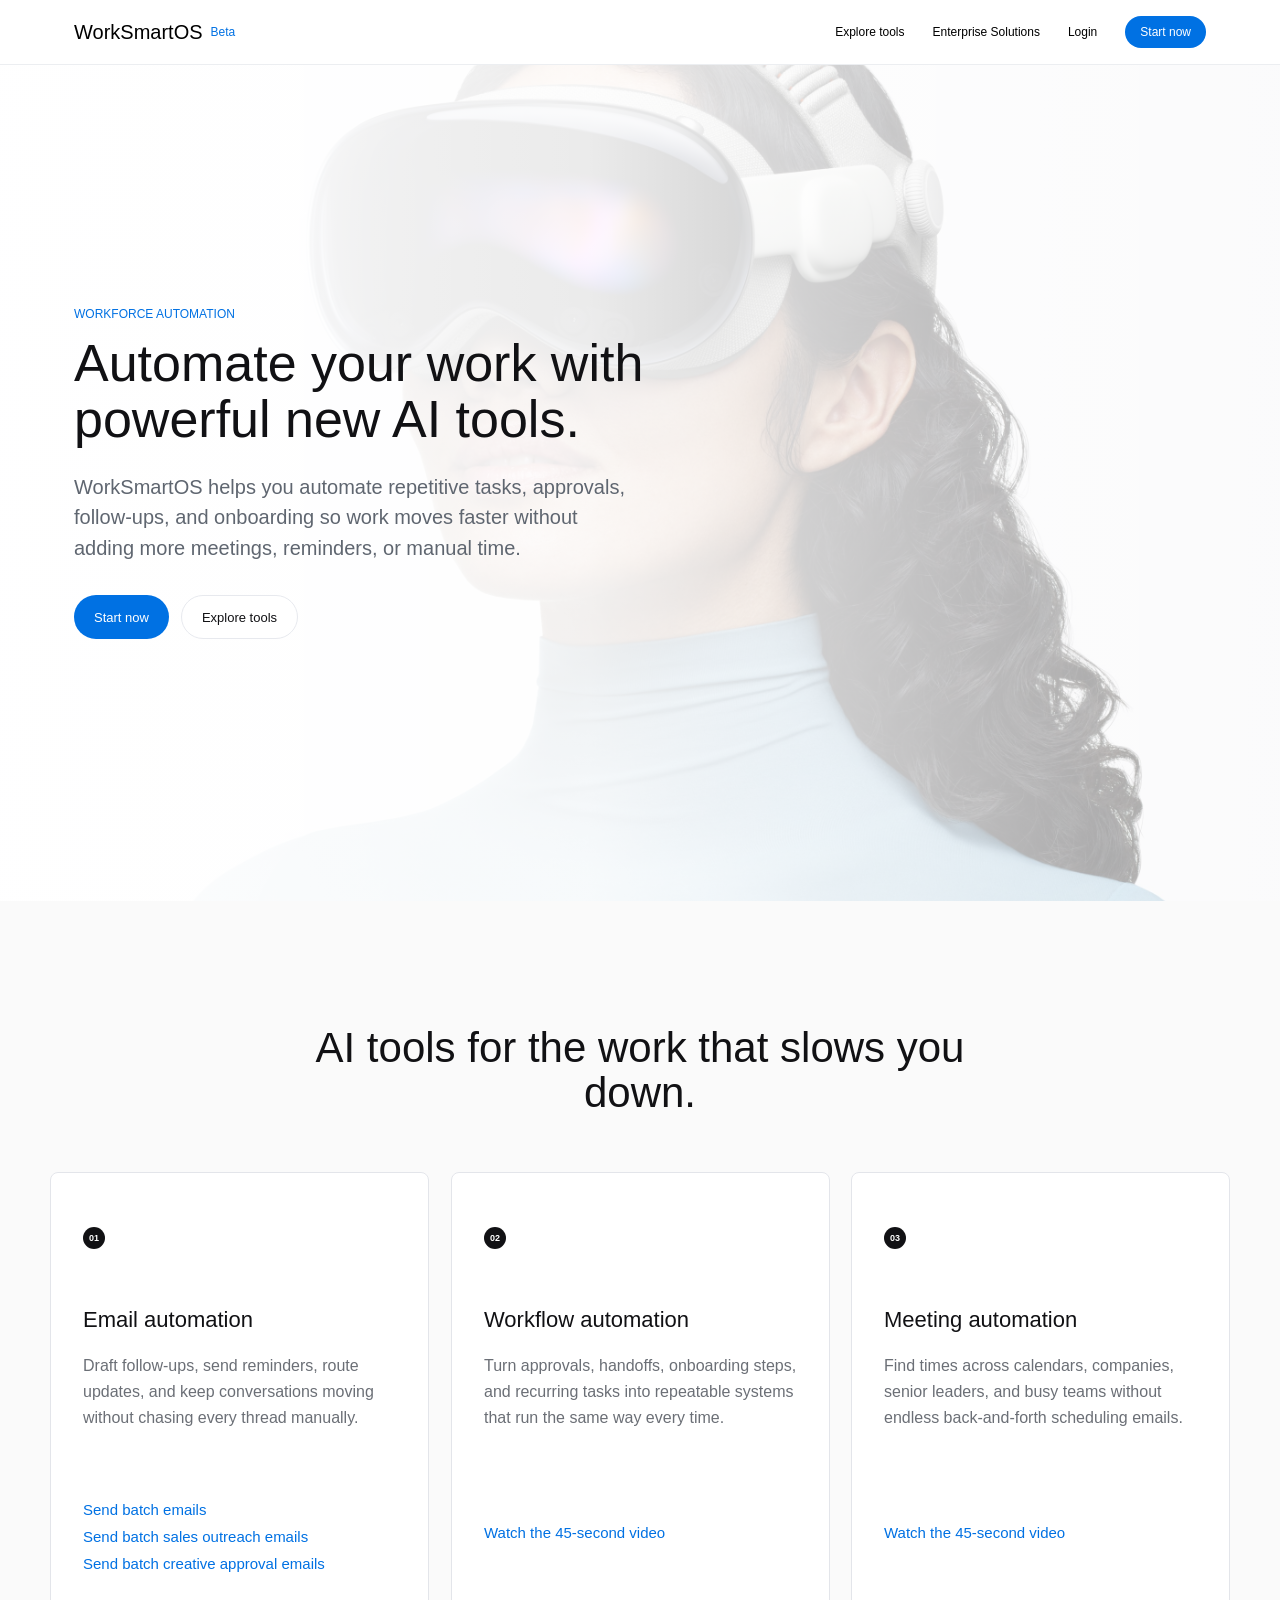
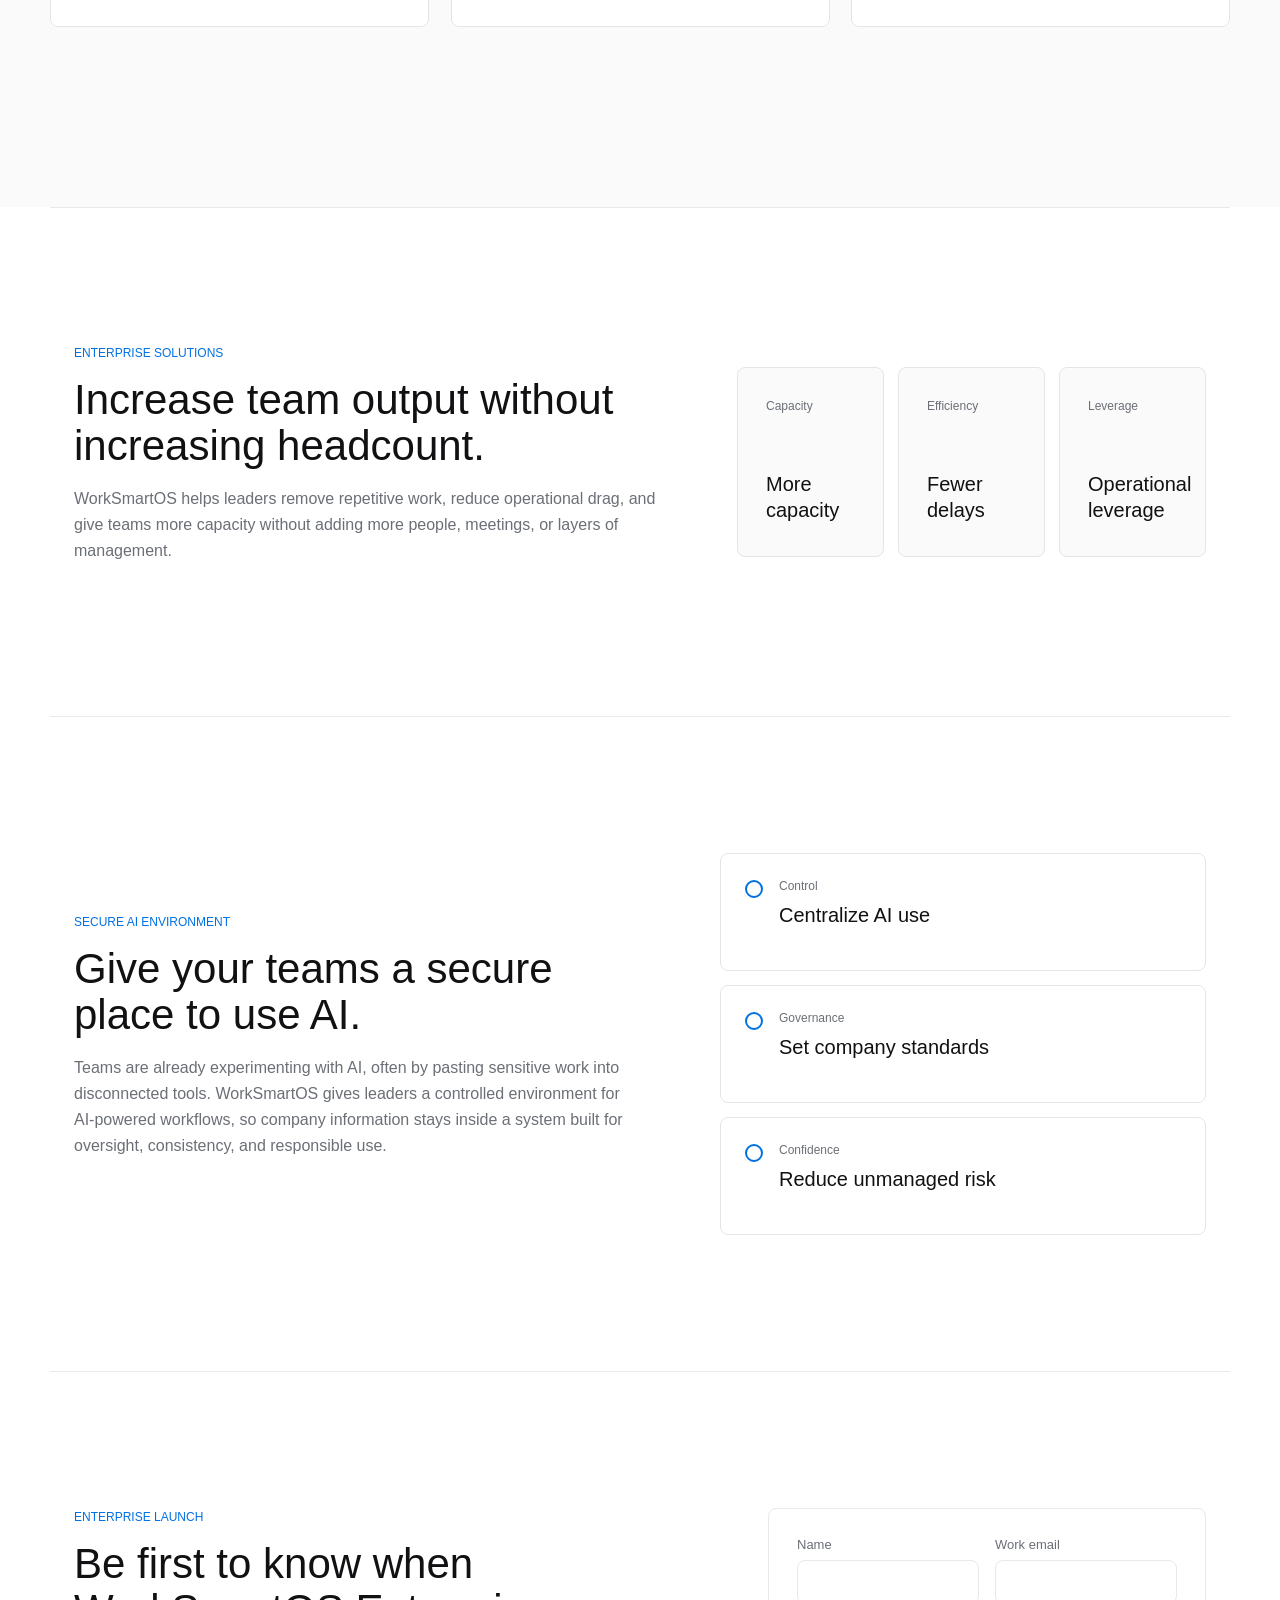
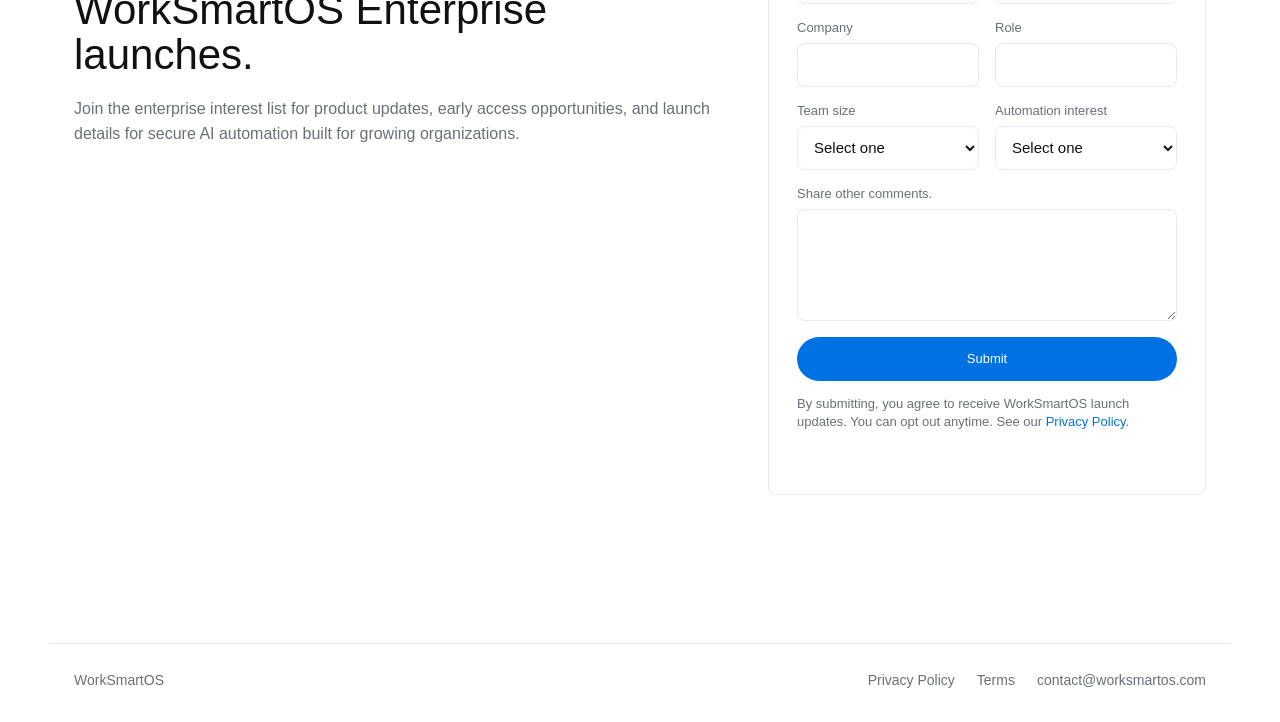
==== index.html @ 705119c4 "Add files via upload" ====
<!doctype html>
<html lang="en">
  <head>
    <meta charset="utf-8" />
    <meta name="viewport" content="width=device-width, initial-scale=1" />
    <meta
      name="description"
      content="WorkSmartOS helps teams automate recurring work, approvals, onboarding, and follow-ups from one calm operating system."
    />
    <title>WorkSmartOS | Automate your work with AI</title>
    <link rel="stylesheet" href="styles.css" />
  </head>
  <body>
    <header class="site-header">
      <nav class="nav-shell" aria-label="Primary navigation">
        <a class="brand" href="#" aria-label="WorkSmartOS home">
          <span>WorkSmartOS</span>
          <span class="brand-beta">Beta</span>
        </a>
        <button class="nav-toggle" type="button" aria-label="Open navigation" aria-expanded="false">
          <span></span>
          <span></span>
        </button>
        <div class="nav-links" data-nav>
          <a href="#tools">Explore tools</a>
          <a href="#enterprise">Enterprise Solutions</a>
          <a href="email-studio.html">Login</a>
          <a class="nav-cta" href="mailto:contact@worksmartos.com">Start now</a>
        </div>
      </nav>
    </header>

    <main>
      <section class="hero">
        <div class="hero-copy">
          <p class="eyebrow">Workforce automation</p>
          <h1>Automate your work with powerful new AI tools.</h1>
          <p class="hero-text">
            WorkSmartOS helps you automate repetitive tasks, approvals, follow-ups, and
            onboarding so work moves faster without adding more meetings, reminders, or
            manual time.
          </p>
          <div class="hero-actions">
            <a class="button primary" href="mailto:contact@worksmartos.com">Start now</a>
            <a class="button secondary" href="#tools">Explore tools</a>
          </div>
        </div>

      </section>

      <section class="section" id="tools">
        <div class="section-heading">
          <h2>AI tools for the work that slows you down.</h2>
        </div>
        <div class="feature-grid">
          <article class="feature-card">
            <span class="feature-icon">01</span>
            <h3>Email automation</h3>
            <p>Draft follow-ups, send reminders, route updates, and keep conversations moving without chasing every thread manually.</p>
            <div class="feature-links">
              <a class="feature-link" href="custom-email-studio.html">Send batch emails</a>
              <a class="feature-link" href="sales-outreach-email-studio.html">Send batch sales outreach emails</a>
              <a class="feature-link" href="email-studio.html">Send batch creative approval emails</a>
            </div>
          </article>
          <article class="feature-card">
            <span class="feature-icon">02</span>
            <h3>Workflow automation</h3>
            <p>Turn approvals, handoffs, onboarding steps, and recurring tasks into repeatable systems that run the same way every time.</p>
            <div class="feature-links">
              <a class="feature-link" href="#">Watch the 45-second video</a>
            </div>
          </article>
          <article class="feature-card">
            <span class="feature-icon">03</span>
            <h3>Meeting automation</h3>
            <p>Find times across calendars, companies, senior leaders, and busy teams without endless back-and-forth scheduling emails.</p>
            <div class="feature-links">
              <a class="feature-link" href="#">Watch the 45-second video</a>
            </div>
          </article>
        </div>
      </section>

      <section class="split-section" id="enterprise">
        <div>
          <p class="eyebrow">Enterprise solutions</p>
          <h2>Increase team output without increasing headcount.</h2>
          <p>
            WorkSmartOS helps leaders remove repetitive work, reduce operational drag,
            and give teams more capacity without adding more people, meetings, or
            layers of management.
          </p>
        </div>
        <div class="workflow-list metric-list">
          <article>
            <span>Capacity</span>
            <strong>More capacity</strong>
          </article>
          <article>
            <span>Efficiency</span>
            <strong>Fewer delays</strong>
          </article>
          <article>
            <span>Leverage</span>
            <strong>Operational leverage</strong>
          </article>
        </div>
      </section>

      <section class="security-section" id="security">
        <div class="security-copy">
          <p class="eyebrow">Secure AI environment</p>
          <h2>Give your teams a secure place to use AI.</h2>
          <p>
            Teams are already experimenting with AI, often by pasting sensitive work
            into disconnected tools. WorkSmartOS gives leaders a controlled environment
            for AI-powered workflows, so company information stays inside a system built
            for oversight, consistency, and responsible use.
          </p>
        </div>
        <div class="security-list trust-list">
          <article>
            <span>Control</span>
            <strong>Centralize AI use</strong>
          </article>
          <article>
            <span>Governance</span>
            <strong>Set company standards</strong>
          </article>
          <article>
            <span>Confidence</span>
            <strong>Reduce unmanaged risk</strong>
          </article>
        </div>
      </section>

      <section class="pricing-section" id="launch">
        <div class="pricing-copy">
          <p class="eyebrow">Enterprise launch</p>
          <h2>Be first to know when WorkSmartOS Enterprise launches.</h2>
          <p>
            Join the enterprise interest list for product updates, early access
            opportunities, and launch details for secure AI automation built for
            growing organizations.
          </p>
        </div>
        <form class="signup-form" action="https://script.google.com/macros/s/AKfycbxUW-lK-DqQW068OKkTxkZt-hLLp9REfl24intfsjG33QHy6P9mCxVZduPKP-8cc-s/exec" method="POST" data-signup-form>
          <label>
            <span>Name</span>
            <input type="text" name="name" autocomplete="name" required />
          </label>
          <label>
            <span>Work email</span>
            <input type="email" name="email" autocomplete="email" required />
          </label>
          <label>
            <span>Company</span>
            <input type="text" name="company" autocomplete="organization" required />
          </label>
          <label>
            <span>Role</span>
            <input type="text" name="role" autocomplete="organization-title" />
          </label>
          <label>
            <span>Team size</span>
            <select name="team_size">
              <option value="">Select one</option>
              <option>1-25</option>
              <option>26-100</option>
              <option>101-500</option>
              <option>501-1,000</option>
              <option>1,000+</option>
            </select>
          </label>
          <label>
            <span>Automation interest</span>
            <select name="automation_interest" data-automation-interest required>
              <option value="">Select one</option>
              <option value="Email automation">Email automation</option>
              <option value="Workflow automation">Workflow automation</option>
              <option value="Meeting automation">Meeting automation</option>
              <option value="Other">Other</option>
            </select>
          </label>
          <label class="form-full">
            <span>Share other comments.</span>
            <textarea name="automation_goals" rows="4"></textarea>
          </label>
          <input type="hidden" name="source" value="WorkSmartOS enterprise launch page" />
          <button class="button primary full" type="submit">Submit</button>
          <p class="form-notice">By submitting, you agree to receive WorkSmartOS launch updates. You can opt out anytime. See our <a href="privacy.html">Privacy Policy</a>.</p>
          <p class="form-status" data-form-status aria-live="polite"></p>
        </form>
      </section>
    </main>

    <footer class="site-footer">
      <span>WorkSmartOS</span>
      <div class="footer-links">
        <a href="privacy.html">Privacy Policy</a>
        <a href="terms.html">Terms</a>
        <a href="mailto:contact@worksmartos.com">contact@worksmartos.com</a>
      </div>
    </footer>

    <script src="script.js"></script>
  </body>
</html>
---- styles.css ----
:root {
  --ink: #111114;
  --muted: #6b6f76;
  --line: #e7e9ee;
  --accent: #0071e3;
  --accent-dark: #005bb8;
  --green: #1e9f64;
  --shadow: 0 24px 70px rgba(20, 24, 31, 0.12);
}

* {
  box-sizing: border-box;
}

html {
  scroll-behavior: smooth;
}

body {
  margin: 0;
  color: var(--ink);
  background: #ffffff;
  font-family: -apple-system, BlinkMacSystemFont, "SF Pro Display", "SF Pro Text",
    "Helvetica Neue", Arial, sans-serif;
  letter-spacing: 0;
}

button,
.button {
  font-family: -apple-system, BlinkMacSystemFont, "SF Pro Display", "SF Pro Text",
    "Helvetica Neue", Arial, sans-serif;
  font-size: 13px;
}

a {
  color: inherit;
  text-decoration: none;
}

.site-header {
  position: sticky;
  top: 0;
  z-index: 20;
  border-bottom: 1px solid rgba(231, 233, 238, 0.78);
  background: rgba(255, 255, 255, 0.82);
  backdrop-filter: blur(22px);
}

.nav-shell {
  display: flex;
  align-items: center;
  justify-content: space-between;
  max-width: 1180px;
  height: 64px;
  margin: 0 auto;
  padding: 0 24px;
}

.brand,
.nav-links,
.hero-actions,
.site-footer {
  display: flex;
  align-items: center;
}

.brand {
  gap: 8px;
  color: #000000;
  font-size: 20px;
  font-weight: 500;
}

.brand-beta {
  color: var(--accent);
  font-size: 12px;
  font-weight: 500;
}

.nav-links {
  gap: 28px;
  color: #000000;
  font-size: 12px;
  font-weight: 400;
}

.nav-links a:not(.nav-cta),
.auth-nav-link {
  position: relative;
}

.nav-links a:not(.nav-cta)::after,
.auth-nav-link::after {
  position: absolute;
  right: 0;
  bottom: -24px;
  left: 0;
  height: 1px;
  background: currentColor;
  content: "";
  opacity: 0;
}

.nav-links a:not(.nav-cta):hover,
.nav-links a:not(.nav-cta):focus-visible,
.nav-links a:not(.nav-cta).is-active,
.nav-links a:not(.nav-cta)[aria-current="page"],
.nav-links a:not(.nav-cta)[aria-current="true"],
.auth-nav-link:hover,
.auth-nav-link:focus-visible,
.auth-nav-link.is-active,
.auth-nav-link[aria-current="page"],
.auth-nav-link[aria-current="true"] {
  color: var(--ink);
}

.nav-links a:not(.nav-cta):hover::after,
.nav-links a:not(.nav-cta):focus-visible::after,
.nav-links a:not(.nav-cta).is-active::after,
.nav-links a:not(.nav-cta)[aria-current="page"]::after,
.nav-links a:not(.nav-cta)[aria-current="true"]::after,
.auth-nav-link:hover::after,
.auth-nav-link:focus-visible::after,
.auth-nav-link.is-active::after,
.auth-nav-link[aria-current="page"]::after,
.auth-nav-link[aria-current="true"]::after {
  opacity: 1;
}

.nav-cta {
  padding: 9px 15px;
  border-radius: 999px;
  color: #ffffff;
  background: var(--accent);
  transition: transform 180ms ease, background 180ms ease, border-color 180ms ease;
}

.nav-links .nav-cta:hover {
  color: #ffffff;
  background: var(--accent-dark);
  transform: none;
}

.nav-toggle {
  display: none;
  width: 38px;
  height: 38px;
  border: 0;
  background: transparent;
}

.nav-toggle span {
  display: block;
  width: 18px;
  height: 2px;
  margin: 5px auto;
  border-radius: 2px;
  background: var(--ink);
}

.hero {
  position: relative;
  display: grid;
  grid-template-columns: 1fr;
  gap: 0;
  align-items: center;
  max-width: none;
  min-height: calc(100vh - 64px);
  margin: 0 auto;
  padding: 76px max(24px, calc((100vw - 1180px) / 2 + 24px)) 96px;
  overflow: hidden;
  background: #ffffff;
}

.hero::before {
  position: absolute;
  inset: 0;
  z-index: 0;
  background: url("hero-background.jpg") center right / cover no-repeat;
  content: "";
  transform: scaleX(-1);
}

.hero::after {
  position: absolute;
  inset: 0;
  z-index: 0;
  background: linear-gradient(
    90deg,
    rgba(255, 255, 255, 0.98) 0%,
    rgba(255, 255, 255, 0.92) 46%,
    rgba(255, 255, 255, 0.58) 100%
  );
  content: "";
}

.hero-copy {
  position: relative;
  z-index: 1;
}

.eyebrow {
  margin: 0 0 14px;
  color: var(--accent);
  font-size: 13px;
  font-weight: 800;
  letter-spacing: 0;
  text-transform: uppercase;
}

.hero .eyebrow {
  color: #0071e3;
  font-size: 12px;
  font-weight: 500;
}

.security-section .eyebrow,
.split-section .eyebrow,
.pricing-section .eyebrow {
  color: #0071e3;
  font-size: 12px;
  font-weight: 500;
}

h1,
h2,
h3,
p {
  margin-top: 0;
}

h1 {
  max-width: 640px;
  margin-bottom: 24px;
  font-size: 52px;
  line-height: 1.08;
  font-weight: 500;
}

.hero h1 {
  font-size: 52px;
}

.hero-text {
  max-width: 560px;
  margin-bottom: 32px;
  color: #5f6670;
  font-size: 20px;
  line-height: 1.52;
}

.hero-actions {
  gap: 12px;
  flex-wrap: wrap;
}

.button {
  display: inline-flex;
  border: 0;
  align-items: center;
  justify-content: center;
  min-height: 44px;
  padding: 0 20px;
  border-radius: 999px;
  font-weight: 500;
  transition: transform 180ms ease, background 180ms ease, border-color 180ms ease;
}

.button:hover {
  transform: none;
}

.button.primary {
  color: white;
  background: var(--accent);
}

.button.primary:hover {
  background: var(--accent-dark);
}

.button.secondary {
  border: 1px solid var(--line);
  color: var(--ink);
  background: white;
}

.button.secondary:hover {
  border-color: var(--ink);
  color: #ffffff;
  background: var(--ink);
}

.button.full {
  width: 100%;
}

.product-stage {
  position: relative;
  min-width: 0;
}

.app-window {
  position: relative;
  overflow: hidden;
  border: 1px solid rgba(217, 221, 229, 0.88);
  border-radius: 18px;
  background: rgba(255, 255, 255, 0.78);
  box-shadow: var(--shadow);
  backdrop-filter: blur(26px);
}

.window-bar {
  display: flex;
  gap: 8px;
  align-items: center;
  height: 44px;
  padding: 0 18px;
  border-bottom: 1px solid var(--line);
}

.window-bar span {
  width: 11px;
  height: 11px;
  border-radius: 50%;
  background: #d9dde5;
}

.window-bar span:first-child {
  background: #ff6159;
}

.window-bar span:nth-child(2) {
  background: #ffbd2f;
}

.window-bar span:nth-child(3) {
  background: #28c840;
}

.app-grid {
  display: grid;
  grid-template-columns: 112px minmax(0, 1fr);
  min-height: 520px;
}

.sidebar-preview {
  padding: 22px 18px;
  border-right: 1px solid var(--line);
  background: #f3f4f7;
}

.mini-logo,
.sidebar-preview span {
  display: block;
  border-radius: 999px;
  background: #d9dde5;
}

.mini-logo {
  width: 34px;
  height: 34px;
  margin-bottom: 34px;
  border-radius: 9px;
  background: var(--ink);
}

.sidebar-preview span {
  height: 10px;
  margin-bottom: 18px;
}

.sidebar-preview .active-line {
  background: var(--accent);
}

.dashboard-preview {
  padding: 30px;
}

.dashboard-top,
.metric-row,
.flow-card,
.pricing-section {
  display: flex;
}

.dashboard-top {
  align-items: flex-start;
  justify-content: space-between;
  gap: 20px;
  margin-bottom: 24px;
}

.dashboard-top p,
.metric-row span,
.flow-card p,
.workflow-list span,
.price-card span {
  margin: 0;
  color: var(--muted);
  font-size: 12px;
  font-weight: 500;
}

.dashboard-top h2 {
  margin: 5px 0 0;
  font-size: 26px;
  line-height: 1.1;
}

.status-pill {
  padding: 7px 12px;
  border-radius: 999px;
  color: var(--green);
  background: rgba(30, 159, 100, 0.11);
  font-size: 12px;
  font-weight: 800;
}

.metric-row {
  gap: 14px;
  margin-bottom: 18px;
}

.metric-row article {
  flex: 1;
  padding: 18px;
  border: 1px solid #e3e5ea;
  border-radius: 8px;
  background: white;
}

.metric-row strong {
  display: block;
  margin-top: 10px;
  font-size: 30px;
}

.flow-card {
  align-items: center;
  gap: 14px;
  margin-bottom: 12px;
  padding: 18px;
  border: 1px solid #e3e5ea;
  border-radius: 8px;
  background: white;
}

.flow-card.is-bright {
  border-color: rgba(22, 119, 255, 0.2);
  background: #f4f8ff;
}

.flow-card strong {
  display: block;
  margin-bottom: 5px;
}

.flow-dot {
  width: 12px;
  height: 12px;
  border-radius: 50%;
  background: var(--green);
  box-shadow: 0 0 0 6px rgba(30, 159, 100, 0.12);
}

.flow-dot.blue {
  background: var(--accent);
  box-shadow: 0 0 0 6px rgba(22, 119, 255, 0.12);
}

.timeline {
  margin-top: 20px;
  padding: 20px;
  border-radius: 8px;
  background: #f3f4f7;
}

.timeline span {
  display: block;
  width: var(--width);
  height: 11px;
  margin: 13px 0;
  border-radius: 999px;
  background: linear-gradient(90deg, #15171d, #9aa1ad);
}

.logo-strip {
  display: flex;
  justify-content: center;
  gap: 42px;
  flex-wrap: wrap;
  max-width: 1180px;
  margin: 0 auto;
  padding: 24px 24px 82px;
  color: #89909b;
  font-size: 13px;
  font-weight: 800;
  text-transform: uppercase;
}

.section,
.split-section,
.pricing-section,
.site-footer {
  max-width: 1180px;
  margin: 0 auto;
  padding-right: 24px;
  padding-left: 24px;
}

.section {
  max-width: none;
  padding-top: 124px;
  padding-bottom: 124px;
  background: #FAFAFA;
}

.section-heading,
.feature-grid {
  max-width: 1180px;
  margin-right: auto;
  margin-left: auto;
}

.section-heading {
  max-width: 760px;
  margin-bottom: 38px;
}

.section h2,
.split-section h2,
.pricing-copy h2 {
  margin-bottom: 18px;
  font-size: clamp(38px, 5vw, 64px);
  line-height: 1.03;
}

.section-heading h2 {
  font-size: 42px;
  line-height: 1.08;
  font-weight: 500;
  text-align: center;
}

.feature-grid {
  display: grid;
  grid-template-columns: repeat(3, minmax(0, 1fr));
  gap: 22px;
  margin-top: 56px;
  margin-bottom: 56px;
}

.feature-card,
.price-card {
  border: 1px solid #e3e5ea;
  border-radius: 8px;
  background: white;
}

.feature-card {
  display: flex;
  flex-direction: column;
  align-items: flex-start;
  min-height: 390px;
  padding: 54px 32px;
}

.feature-icon {
  display: inline-flex;
  align-items: center;
  justify-content: center;
  width: 22px;
  height: 22px;
  margin-bottom: 58px;
  border-radius: 50%;
  color: white;
  background: var(--ink);
  font-size: 9px;
  font-weight: 800;
}

.feature-card h3 {
  margin-bottom: 12px;
  min-height: 34px;
  font-size: 22px;
  font-weight: 500;
}

.feature-card p {
  min-height: 132px;
}

.feature-card p,
.split-section p,
.pricing-copy p,
.price-card p {
  color: var(--muted);
  font-size: 16px;
  line-height: 1.62;
}

.feature-link {
  display: inline-block;
  color: var(--accent);
  font-size: 15px;
  font-weight: 400;
}

.feature-links {
  display: grid;
  align-content: start;
  justify-items: start;
  gap: 10px;
  min-height: 48px;
  margin-top: auto;
}

.feature-link:hover {
  color: var(--accent-dark);
}

.split-section {
  display: grid;
  grid-template-columns: minmax(0, 0.92fr) minmax(360px, 0.72fr);
  gap: 64px;
  align-items: center;
  padding-top: 136px;
  padding-bottom: 136px;
  border-top: 1px solid var(--line);
}

.security-section {
  display: grid;
  grid-template-columns: minmax(0, 0.86fr) minmax(360px, 0.74fr);
  gap: 82px;
  align-items: center;
  max-width: 1180px;
  margin: 0 auto;
  padding: 136px 24px;
  border-top: 1px solid var(--line);
  color: var(--ink);
  background: #ffffff;
}

.security-copy {
  max-width: 680px;
}

.security-copy h2 {
  margin-bottom: 18px;
  font-size: 42px;
  line-height: 1.08;
  font-weight: 500;
}

.split-section h2,
.pricing-copy h2 {
  font-size: 42px;
  line-height: 1.08;
  font-weight: 500;
}

.security-copy p {
  color: var(--muted);
  font-size: 16px;
  line-height: 1.62;
}

.security-list {
  display: grid;
  gap: 12px;
}

.security-list article {
  padding: 22px;
  border: 1px solid #e3e5ea;
  border-radius: 8px;
  background: white;
}

.security-list span {
  margin: 0;
  color: var(--muted);
  font-size: 12px;
  font-weight: 500;
}

.security-list strong {
  display: block;
  margin-top: 9px;
  color: var(--ink);
  font-size: 20px;
  line-height: 1.28;
  font-weight: 500;
}

.workflow-list {
  display: grid;
  gap: 12px;
}

.workflow-list article {
  padding: 22px;
  border: 1px solid #e3e5ea;
  border-radius: 8px;
  background: white;
}

.workflow-list strong {
  display: block;
  margin-top: 9px;
  font-size: 20px;
  line-height: 1.28;
  font-weight: 500;
}

.pricing-section {
  align-items: stretch;
  justify-content: space-between;
  gap: 44px;
  padding-top: 136px;
  padding-bottom: 148px;
  border-top: 1px solid var(--line);
  background: #ffffff;
}

.pricing-copy {
  max-width: 650px;
}

.price-card {
  width: min(100%, 360px);
  padding: 28px;
}

.price-card strong {
  display: block;
  margin: 12px 0 16px;
  font-size: 48px;
  line-height: 1;
}

.price-card p {
  margin-bottom: 28px;
}

.signup-form {
  display: grid;
  grid-template-columns: repeat(2, minmax(0, 1fr));
  gap: 16px;
  width: min(100%, 520px);
  padding: 28px;
  border: 1px solid var(--line);
  border-radius: 8px;
  background: #ffffff;
}

.signup-form label {
  display: grid;
  gap: 8px;
}

.signup-form span {
  color: var(--muted);
  font-size: 13px;
  font-weight: 500;
}

.signup-form input,
.signup-form select,
.signup-form textarea {
  width: 100%;
  border: 1px solid var(--line);
  border-radius: 8px;
  background: #ffffff;
  box-shadow: none;
  color: var(--ink);
  font: inherit;
  font-size: 15px;
}

.signup-form input,
.signup-form select,
.signup-form textarea {
  font-weight: 400;
}

.signup-form input,
.signup-form select {
  height: 44px;
  padding: 0 12px;
}

.signup-form textarea {
  min-height: 112px;
  padding: 12px;
  resize: vertical;
}

.signup-form input:focus,
.signup-form select:focus,
.signup-form textarea:focus {
  border-color: var(--accent);
  outline: 3px solid rgba(0, 113, 227, 0.14);
}

.form-full,
.signup-form button {
  grid-column: 1 / -1;
}

.is-hidden {
  display: none;
}

.form-status {
  grid-column: 1 / -1;
  min-height: 20px;
  margin: -2px 0 0;
  color: var(--muted);
  font-size: 14px;
  line-height: 1.4;
}

.form-status.is-error {
  color: #b42318;
}

.site-footer {
  justify-content: space-between;
  gap: 18px;
  padding-top: 28px;
  padding-bottom: 34px;
  border-top: 1px solid var(--line);
  color: var(--muted);
  font-size: 14px;
  font-weight: 400;
}

.footer-links {
  display: flex;
  align-items: center;
  gap: 22px;
  flex-wrap: wrap;
}

.form-notice {
  grid-column: 1 / -1;
  margin: -2px 0 0;
  color: var(--muted);
  font-size: 13px;
  line-height: 1.45;
}

.form-notice a,
.legal-page a {
  color: var(--accent);
}

.legal-page {
  max-width: 860px;
  margin: 0 auto;
  padding: 104px 24px 124px;
}

.legal-page h1 {
  max-width: none;
  margin-bottom: 32px;
  font-size: 52px;
  line-height: 1.08;
  font-weight: 500;
}

.legal-updated {
  margin-bottom: 54px;
  color: var(--muted);
  font-size: 15px;
}

.legal-page section {
  padding: 28px 0;
  border-top: 1px solid var(--line);
}

.legal-page h2 {
  margin-bottom: 12px;
  font-size: 24px;
  line-height: 1.2;
  font-weight: 600;
}

.legal-page p {
  color: var(--muted);
  font-size: 17px;
  line-height: 1.62;
}

.reveal {
  opacity: 0;
  transform: translateY(34px);
  transition: opacity 700ms ease, transform 700ms cubic-bezier(0.16, 1, 0.3, 1);
  transition-delay: var(--reveal-delay, 0ms);
  will-change: opacity, transform;
}

.reveal.is-visible {
  opacity: 1;
  transform: translateY(0);
}

@media (prefers-reduced-motion: reduce) {
  html {
    scroll-behavior: auto;
  }

  .reveal {
    opacity: 1;
    transform: none;
    transition: none;
  }
}

@media (max-width: 940px) {
  .hero,
  .security-section,
  .split-section,
  .pricing-section {
    grid-template-columns: 1fr;
  }

  .hero {
    gap: 42px;
    min-height: auto;
    padding-top: 58px;
  }


  .feature-grid {
    grid-template-columns: repeat(2, minmax(0, 1fr));
  }

  .price-card,
  .signup-form {
    width: 100%;
  }
}

@media (max-width: 720px) {
  .nav-toggle {
    display: block;
  }

  .nav-links {
    position: absolute;
    top: 64px;
    right: 16px;
    left: 16px;
    display: none;
    flex-direction: column;
    align-items: stretch;
    gap: 0;
    padding: 12px;
    border: 1px solid var(--line);
    border-radius: 8px;
    background: white;
    box-shadow: var(--shadow);
  }

  .nav-links.is-open {
    display: flex;
  }

  .nav-links a {
    padding: 14px;
  }

  .nav-cta {
    text-align: center;
  }

  h1 {
    font-size: 54px;
  }

  .hero-text {
    font-size: 18px;
  }

  .app-grid {
    grid-template-columns: 1fr;
    min-height: auto;
  }

  .sidebar-preview {
    display: none;
  }

  .dashboard-preview {
    padding: 22px;
  }

  .metric-row {
    display: grid;
  }

  .feature-grid {
    grid-template-columns: 1fr;
  }

  .logo-strip {
    justify-content: flex-start;
    gap: 22px;
    padding-bottom: 52px;
  }

  .section,
  .security-section,
  .split-section,
  .pricing-section {
    padding-top: 68px;
    padding-bottom: 68px;
  }

  .section h2,
  .security-copy h2,
  .split-section h2,
  .pricing-copy h2 {
    font-size: 38px;
  }

  .site-footer {
    align-items: flex-start;
    flex-direction: column;
  }
}

@media (max-width: 480px) {
  .nav-shell,
  .hero,
  .section,
  .split-section,
  .pricing-section,
  .site-footer {
    padding-right: 18px;
    padding-left: 18px;
  }

  h1 {
    font-size: 46px;
  }

  .button {
    width: 100%;
  }

  .signup-form {
    grid-template-columns: 1fr;
    padding: 22px;
  }

  .dashboard-top {
    display: block;
  }

  .status-pill {
    display: inline-flex;
    margin-top: 14px;
  }
}


.metric-list {
  grid-template-columns: repeat(3, minmax(0, 1fr));
  gap: 14px;
}

.metric-list article {
  min-height: 190px;
  padding: 28px;
  background: #FAFAFA;
}

.metric-list strong {
  margin-top: 58px;
}

.trust-list {
  gap: 14px;
}

.trust-list article {
  position: relative;
  overflow: hidden;
  min-height: 118px;
  padding-left: 58px;
}

.trust-list article::before {
  position: absolute;
  top: 26px;
  left: 24px;
  width: 14px;
  height: 14px;
  border: 2px solid var(--accent);
  border-radius: 50%;
  content: "";
}

body > div[style*="position: fixed"],
iframe[style*="position: fixed"] {
  display: none !important;
}


@media (max-width: 940px) {
  .metric-list {
    grid-template-columns: 1fr;
  }
}

@media (max-width: 720px) {
  .section-heading h2,
  .security-copy h2,
  .split-section h2,
  .pricing-copy h2 {
    text-align: left;
    font-size: 36px;
  }

  .feature-card {
    min-height: auto;
    padding: 42px 28px;
  }

  .feature-card p {
    min-height: auto;
  }

  .metric-list article {
    min-height: auto;
  }
}


.studio-page {
  background: #FAFAFA;
}

.studio-hero {
  display: flex;
  align-items: center;
  justify-content: space-between;
  gap: 18px;
  max-width: 1180px;
  margin: 0 auto;
  padding: 72px 24px 34px;
}

.studio-hero.compact {
  padding-bottom: 24px;
}

.studio-hero .eyebrow {
  margin-bottom: 0;
  font-weight: 600;
}

.studio-theme-control {
  display: inline-flex;
  align-items: center;
  gap: 2px;
  padding: 3px;
  border: 1px solid var(--line);
  border-radius: 999px;
  background: #ffffff;
}

.studio-theme-control button {
  min-width: 54px;
  height: 28px;
  padding: 0 12px;
  border: 0;
  border-radius: 999px;
  background: transparent;
  color: var(--muted);
  font: inherit;
  font-size: 12px;
  font-weight: 400;
  cursor: pointer;
}

.studio-theme-control button.is-active {
  background: var(--accent);
  color: #ffffff;
}

.studio-hero h1 {
  max-width: 760px;
  margin-bottom: 22px;
  font-size: 52px;
  line-height: 1.08;
  font-weight: 500;
}

.studio-hero p:not(.eyebrow) {
  max-width: 680px;
  color: #5f6670;
  font-size: 20px;
  line-height: 1.52;
}

.studio-shell {
  display: grid;
  grid-template-columns: minmax(360px, 0.72fr) minmax(0, 1fr);
  gap: 24px;
  max-width: 1180px;
  margin: 0 auto;
  padding: 0 24px 32px;
}

.studio-panel {
  border: 1px solid #e3e5ea;
  border-radius: 8px;
  background: #ffffff;
}

.studio-controls,
.recipient-panel {
  display: grid;
  align-content: start;
  gap: 24px;
  padding: 28px;
}

.studio-panel-heading span,
.email-preview-top span,
.token-row span,
.table-button {
  color: var(--muted);
  font-size: 12px;
  font-weight: 500;
}

.studio-panel-heading h2,
.studio-output-heading h2 {
  margin: 6px 0 0;
  font-size: 28px;
  line-height: 1.12;
  font-weight: 500;
}

.studio-controls label,
.email-preview-card label,
.template-field,
.rich-field,
.email-body-field {
  display: grid;
  gap: 12px;
}

.studio-controls label span,
.email-preview-card label span,
.template-field > span,
.rich-field > span,
.email-body-field > span {
  color: var(--muted);
  font-size: 13px;
  font-weight: 500;
}

.studio-controls input,
.studio-controls textarea,
.recipient-table input,
.email-preview-card input,
.email-preview-card textarea,
.rich-editor,
.token-editor,
.email-body-preview {
  width: 100%;
  border: 1px solid var(--line);
  border-radius: 8px;
  background: #ffffff;
  color: var(--ink);
  font: inherit;
  font-size: 14px;
  font-weight: 400;
  line-height: 1.25;
}

.studio-controls input,
.recipient-table input,
.email-preview-card input {
  height: 42px;
  padding: 0 12px;
}

.studio-controls textarea,
.email-preview-card textarea {
  padding: 12px;
  resize: vertical;
}

.rich-editor,
.email-body-preview {
  min-height: 260px;
  padding: 14px;
  line-height: 1.25;
  outline: none;
}

.rich-editor *,
.email-body-preview * {
  line-height: 1.25;
}

.token-editor {
  min-height: 42px;
  padding: 10px 12px;
  line-height: 1.15;
  outline: none;
}

.rich-editor:focus,
.token-editor:focus,
.email-body-preview:focus,
.rich-editor.is-drag-over,
.token-editor.is-drag-over,
.studio-controls input.is-drag-over {
  border-color: var(--accent);
  box-shadow: 0 0 0 3px rgba(0, 113, 227, 0.14);
}

.rich-editor.is-drag-over,
.token-editor.is-drag-over,
.studio-controls input.is-drag-over {
  background: rgba(0, 113, 227, 0.04);
}

.rich-editor p,
.email-body-preview p {
  margin: 0;
}

.rich-editor br,
.email-body-preview br {
  line-height: 1.25;
}

.email-body-preview a {
  color: var(--accent);
  text-decoration: underline;
  text-underline-offset: 2px;
}

.token-row {
  display: flex;
  flex-wrap: wrap;
  gap: 8px;
}

.token-row span {
  padding: 7px 10px;
  border: 1px solid var(--line);
  border-radius: 999px;
  background: #FAFAFA;
  cursor: pointer;
  user-select: none;
}

.token-row span:active {
  cursor: pointer;
}

.token-row span:hover {
  border-color: rgba(0, 113, 227, 0.4);
  color: var(--accent);
}

.token-row span button,
.merge-token button {
  display: inline-flex;
  align-items: center;
  justify-content: center;
  width: 16px;
  height: 16px;
  margin-left: auto;
  border: 0;
  border-radius: 999px;
  background: transparent;
  color: currentColor;
  font: inherit;
  line-height: 1;
  cursor: pointer;
}

.merge-token {
  display: inline-flex;
  align-items: center;
  gap: 7px;
  max-width: 100%;
  padding: 4px 8px;
  border: 1px solid var(--line);
  border-radius: 999px;
  background: #FAFAFA;
  color: var(--muted);
  font-size: 0.72em;
  font-weight: inherit;
  font-style: inherit;
  line-height: 1.2;
  text-decoration: inherit;
  vertical-align: baseline;
  white-space: nowrap;
  word-break: keep-all;
  overflow-wrap: normal;
  cursor: default;
  user-select: none;
}

.merge-token button {
  margin-left: 2px;
}

.token-row span button {
  margin-left: auto;
}

.merge-token:hover {
  border-color: rgba(0, 113, 227, 0.4);
  color: var(--accent);
}

.add-placeholder {
  display: inline-flex;
  align-items: center;
  gap: 7px;
  width: fit-content;
  border: 0;
  background: transparent;
  color: var(--accent);
  font: inherit;
  font-size: 13px;
  font-weight: 400;
  cursor: pointer;
}

.template-guide .add-placeholder {
  max-width: 250px;
}

.add-placeholder span {
  font-size: 18px;
  line-height: 1;
}

.studio-actions,
.email-preview-actions,
.studio-output-heading {
  display: flex;
  align-items: center;
  justify-content: space-between;
  gap: 12px;
  flex-wrap: wrap;
}

.recipient-table-wrap {
  overflow-x: auto;
}

.recipient-table {
  width: 100%;
  min-width: 980px;
  border-collapse: collapse;
}

.recipient-table th {
  padding: 0 8px 9px;
  color: var(--muted);
  font-size: 12px;
  font-weight: 500;
  text-align: left;
}

.recipient-table td {
  padding: 6px 8px;
  border-top: 1px solid #f0f1f4;
}

.table-button {
  border: 0;
  background: transparent;
  cursor: pointer;
}

.studio-output {
  max-width: 1180px;
  margin: 0 auto;
  padding: 64px 24px 128px;
}

.studio-output-heading {
  margin-bottom: 24px;
}

.studio-output-note {
  margin: 8px 0 0;
  max-width: none;
  color: var(--muted);
  font-size: 14px;
  line-height: 1.45;
  white-space: nowrap;
}

.email-preview-grid {
  display: grid;
  grid-template-columns: repeat(2, minmax(0, 1fr));
  gap: 18px;
}

.email-preview-card,
.empty-state {
  display: grid;
  gap: 16px;
  padding: 26px;
  border: 1px solid #e3e5ea;
  border-radius: 8px;
  background: #ffffff;
}

.email-preview-top {
  display: flex;
  align-items: center;
  justify-content: flex-start;
  gap: 10px;
}

.email-preview-top strong {
  color: var(--muted);
  font-size: 12px;
  line-height: 1.24;
  font-weight: 500;
}

.empty-state h3 {
  font-size: 20px;
  line-height: 1.24;
  font-weight: 500;
}

.empty-state {
  grid-column: 1 / -1;
  min-height: 220px;
  align-content: center;
  background: #FAFAFA;
}

.empty-state p {
  max-width: 520px;
  color: var(--muted);
  font-size: 16px;
  line-height: 1.6;
}

@media (max-width: 940px) {
  .studio-shell,
  .email-preview-grid {
    grid-template-columns: 1fr;
  }
}

@media (max-width: 720px) {
  .studio-hero {
    padding-top: 68px;
  }

  .studio-hero h1 {
    font-size: 40px;
  }

  .studio-actions .button,
  .email-preview-actions .button {
    width: 100%;
  }
}


.studio-steps {
  display: grid;
  grid-template-columns: repeat(3, minmax(0, 1fr));
  gap: 0;
  overflow: hidden;
  max-width: 1180px;
  margin: 0 auto 34px;
  padding: 0 24px;
  border-bottom: 1px solid #d8dbe2;
}

.studio-steps button {
  position: relative;
  padding: 12px 18px 14px;
  border: 0;
  background: transparent;
  color: var(--muted);
  font-family: -apple-system, BlinkMacSystemFont, "SF Pro Display", "SF Pro Text",
    "Helvetica Neue", Arial, sans-serif;
  font-size: 13px;
  font-weight: 400;
  text-align: left;
  cursor: pointer;
}

.studio-steps button span {
  position: relative;
  display: inline-flex;
}

.studio-steps .is-active {
  color: var(--ink);
}

.studio-steps .is-active span::after {
  position: absolute;
  right: 0;
  bottom: -15px;
  left: 0;
  height: 2px;
  background: var(--accent);
  content: "";
}

.studio-panel-heading p {
  margin: 10px 0 0;
  color: var(--muted);
  font-size: 15px;
  line-height: 1.55;
}


.spreadsheet-tools {
  display: grid;
  grid-template-columns: minmax(0, 1fr) auto;
  gap: 14px;
  align-items: center;
  padding: 14px 18px;
  border: 1px solid #e3e5ea;
  border-radius: 8px;
  background: rgba(255, 255, 255, 0.72);
}

.spreadsheet-tools strong {
  display: block;
  color: var(--ink);
  font-size: 15px;
  font-weight: 500;
}

.spreadsheet-tools p {
  margin: 4px 0 0;
  color: var(--muted);
  font-size: 13px;
  line-height: 1.45;
}

.spreadsheet-actions {
  display: flex;
  align-items: center;
  flex-wrap: wrap;
  gap: 10px;
  justify-content: flex-end;
}

.spreadsheet-actions .button.secondary {
  min-height: 44px;
  padding: 0 20px;
  border-radius: 999px;
  font-family: -apple-system, BlinkMacSystemFont, "SF Pro Display", "SF Pro Text",
    "Helvetica Neue", Arial, sans-serif;
  font-size: 13px;
  font-weight: 500;
}

.upload-button {
  cursor: pointer;
}

.upload-button input {
  position: absolute;
  width: 1px;
  height: 1px;
  overflow: hidden;
  opacity: 0;
  pointer-events: none;
}

.import-status {
  grid-column: 1 / -1;
}

.import-status.is-error {
  color: #d92d20;
}

.import-status.is-success {
  color: var(--muted);
}

.recipient-sheet {
  max-width: 100%;
  overflow-x: auto;
  border: 1px solid #dfe2e8;
  border-radius: 8px;
  background: #ffffff;
}

.recipient-card-list {
  display: grid;
  gap: 0;
}

.recipient-sheet-header,
.recipient-card {
  display: grid;
  grid-template-columns: var(--recipient-sheet-columns, 92px 132px minmax(260px, 1.45fr) minmax(160px, 1fr) minmax(150px, 0.95fr) minmax(160px, 1fr) minmax(140px, 0.85fr) minmax(170px, 1fr) minmax(220px, 1.2fr));
  min-width: var(--recipient-sheet-min-width, 1490px);
}

.recipient-sheet-header {
  position: sticky;
  top: 0;
  z-index: 2;
  border-bottom: 1px solid #dfe2e8;
  background: #FAFAFA;
}

.recipient-sheet-header span {
  display: flex;
  align-items: center;
  min-height: 38px;
  padding: 0 10px;
  border-right: 1px solid #dfe2e8;
  color: var(--muted);
  font-size: 12px;
  font-weight: 500;
}

.recipient-sheet-header span:last-child {
  border-right: 0;
}

.recipient-card {
  align-items: stretch;
  min-height: 64px;
  border-bottom: 1px solid #dfe2e8;
  background: #ffffff;
}

.recipient-card:last-child {
  border-bottom: 0;
}

.recipient-detail-grid {
  display: contents;
}

.recipient-card-top,
.recipient-address-stack,
.address-field-actions,
.recipient-detail-grid > label,
.recipient-detail-grid > .creative-link-fields > label {
  display: grid;
  align-content: center;
  gap: 7px;
  min-width: 0;
  padding: 8px 10px;
  border-right: 1px solid #dfe2e8;
}

.recipient-card-top {
  grid-column: 1;
  grid-row: 1;
}

.recipient-card-top .table-button {
  margin-top: 8px;
  margin-left: 0;
}

.recipient-address-stack {
  grid-column: 3;
  grid-row: 1;
}

.address-field-actions {
  grid-column: 2;
  grid-row: 1;
}

.recipient-detail-grid > .creative-link-fields {
  display: contents;
}

.recipient-detail-grid > label,
.recipient-detail-grid > .creative-link-fields > label {
  grid-column: var(--sheet-column);
  grid-row: 1;
}

.recipient-detail-grid > label > span,
.recipient-detail-grid > .creative-link-fields label span {
  display: none;
}

.creative-link-fields {
  display: grid;
  gap: 12px;
}

.creative-link-fields > span {
  color: var(--muted);
  font-size: 13px;
  font-weight: 500;
}

.recipient-detail-grid > .creative-link-fields > span {
  display: none;
}

.creative-link-fields label {
  gap: 8px;
}

.creative-link-fields label span {
  font-size: 12px;
}

.recipient-address-row {
  display: grid;
  grid-template-columns: 42px minmax(0, 1fr);
  gap: 8px;
}

.recipient-address-row.type-to,
.recipient-address-row.type-cc,
.recipient-address-row.type-bcc {
  grid-template-columns: minmax(0, 1fr);
  gap: 6px;
}

.recipient-address-row.type-to .address-field-static,
.recipient-address-row.type-cc .address-field-static,
.recipient-address-row.type-bcc .address-field-static {
  display: none;
}

.recipient-address-stack .recipient-address-row.type-to label > span {
  display: none;
}

.address-field-static {
  display: flex;
  align-items: center;
  min-height: 42px;
  padding-top: 18px;
  color: var(--ink);
  font-size: 13px;
  font-weight: 400;
}

.recipient-address-row.is-extra .address-field-static {
  padding-top: 0;
}

.address-field-actions {
  display: grid;
  align-items: center;
  gap: 6px;
  border-right: 0;
}

.address-field-actions .add-placeholder {
  display: inline-flex;
  align-items: center;
  height: 22px;
  white-space: nowrap;
  line-height: 1;
}

.remove-address-link {
  color: var(--muted);
}

.remove-address-link:disabled {
  cursor: default;
  opacity: 0.45;
}

.address-field-actions .add-address-link,
.address-field-actions .remove-address-link {
  margin-left: 0;
}

.add-address-link[hidden],
.remove-address-link[hidden] {
  display: none;
}

.email-address-preview {
  display: grid;
  gap: 10px;
}

.email-address-preview label {
  display: grid;
  gap: 7px;
}

.email-address-preview span {
  color: var(--muted);
  font-size: 12px;
  font-weight: 500;
}

.email-address-preview input {
  width: 100%;
  height: 38px;
  padding: 0 11px;
  border: 1px solid var(--line);
  border-radius: 8px;
  background: #ffffff;
  color: var(--ink);
  font: inherit;
  font-size: 14px;
  line-height: 1.25;
}

.email-address-preview input:focus {
  border-color: var(--accent);
  outline: none;
}

.recipient-card-top {
  display: grid;
  align-content: center;
  justify-content: start;
  justify-items: start;
  gap: 8px;
}

.recipient-card-top .table-button {
  margin-left: 0;
  padding: 0;
  text-align: left;
}

.recipient-card-top strong {
  font-size: 16px;
  font-weight: 500;
}

.recipient-card label {
  display: grid;
  gap: 8px;
}

.recipient-card label span {
  color: var(--muted);
  font-size: 12px;
  font-weight: 500;
}

.recipient-card input,
.recipient-card select {
  width: 100%;
  height: 42px;
  padding: 0 12px;
  border: 1px solid var(--line);
  border-radius: 8px;
  background: #ffffff;
  color: var(--ink);
  font: inherit;
  font-size: 14px;
  font-weight: 300;
  font-variation-settings: "wght" 300;
  line-height: 1.25;
}

.recipient-card select {
  appearance: auto;
}

.email-chip-input {
  display: flex;
  min-height: 42px;
  align-items: center;
  flex-wrap: nowrap;
  gap: 6px;
  width: 100%;
  padding: 5px 8px;
  border: 1px solid var(--line);
  border-radius: 8px;
  background: #ffffff;
  overflow: hidden;
}

.email-chip-input.is-expanded {
  align-items: flex-start;
  flex-wrap: wrap;
  height: auto;
  border-color: var(--line);
  overflow: visible;
}

.email-chip-input.is-populated {
  background: #ffffff;
}

.recipient-card .email-chip-input input {
  flex: 1 1 72px;
  min-width: 0;
  height: 30px;
  padding: 0 4px;
  border: 0;
  border-radius: 0;
  background: #ffffff !important;
  appearance: none;
  -webkit-appearance: none;
  box-shadow: inset 0 0 0 1000px #ffffff;
  -webkit-text-fill-color: var(--ink);
}

.recipient-card .email-chip-input input::selection {
  background: #ffffff;
  color: inherit;
}

.recipient-card .email-chip-input input::-moz-selection {
  background: #ffffff;
  color: inherit;
}

.recipient-card .email-chip-input input:focus {
  border-color: transparent;
}

.recipient-card .email-chip-input.is-populated input {
  flex: 0 0 0;
  min-width: 0;
  width: 0;
  padding: 0;
}

.recipient-card .email-chip-input.is-populated.is-expanded input {
  flex: 1 1 24px;
  min-width: 16px;
  width: auto;
  padding: 0 4px;
}

.recipient-card .email-chip-input input:-webkit-autofill,
.recipient-card .email-chip-input input:-webkit-autofill:hover,
.recipient-card .email-chip-input input:-webkit-autofill:focus {
  -webkit-box-shadow: 0 0 0 1000px #ffffff inset;
  -webkit-text-fill-color: var(--ink);
  caret-color: var(--ink);
}

.email-address-chip {
  display: inline-flex;
  align-items: center;
  gap: 7px;
  flex: 0 1 auto;
  max-width: 100%;
  min-width: 0;
  min-height: 28px;
  padding: 0 9px;
  border: 1px solid #dfe2e8;
  border-radius: 999px;
  background: #FAFAFA;
  color: var(--muted);
  font-size: 12px;
  font-weight: 400;
  font-variation-settings: "wght" 400;
  line-height: 1;
  overflow: hidden;
  text-overflow: ellipsis;
  white-space: nowrap;
}

.email-chip-input.is-expanded .email-address-chip {
  white-space: normal;
}

.email-address-chip button {
  display: none;
  border: 0;
  background: transparent;
  color: var(--muted);
  cursor: pointer;
  font: inherit;
  line-height: 1;
  padding: 0;
}

.email-chip-input.is-expanded .email-address-chip button {
  display: inline;
}

.recipient-panel {
  background: #FAFAFA;
}

.recipient-panel .studio-panel-heading h2 {
  font-size: 24px;
}

.recipient-panel > .studio-actions {
  margin-top: 24px;
}

.add-email-row {
  display: flex;
  align-items: center;
  gap: 6px;
  justify-content: flex-end;
  width: 100%;
  margin: -2px auto 0;
  color: var(--muted);
  font-size: 13px;
  font-weight: 500;
}

.add-email-link {
  margin: 0;
}

.add-row-count {
  width: 58px;
  height: 34px;
  padding: 0 8px;
  border: 1px solid var(--line);
  border-radius: 8px;
  background: #ffffff;
  color: var(--ink);
  font: inherit;
  font-size: 13px;
  font-weight: 500;
  line-height: 1.25;
  text-align: center;
}

.add-row-count:focus {
  border-color: var(--line);
  outline: none;
}

.add-row-count::placeholder {
  color: var(--muted);
  opacity: 1;
}

.add-row-count::-webkit-outer-spin-button,
.add-row-count::-webkit-inner-spin-button {
  margin: 0;
}

.add-address-link {
  margin-top: 0;
}

.template-guide input:focus,
.recipient-card input:focus,
.recipient-card select:focus,
.token-editor:focus,
.rich-editor:focus,
.email-body-preview:focus {
  border-color: var(--accent);
  outline: none;
  box-shadow: none;
}

.email-preview-card {
  background: #ffffff;
}

.email-preview-card textarea {
  min-height: 260px;
}

.email-preview-actions .button {
  flex: 1;
}

.draft-actions {
  display: flex;
  align-items: center;
  flex-wrap: wrap;
  gap: 8px;
  margin-top: 12px;
}

.draft-link {
  display: inline-flex;
  align-items: center;
  justify-content: center;
  min-height: 36px;
  padding: 0 14px;
  border: 1px solid var(--line);
  border-radius: 999px;
  background: #ffffff;
  color: var(--ink);
  font-family: -apple-system, BlinkMacSystemFont, "SF Pro Display", "SF Pro Text",
    "Helvetica Neue", Arial, sans-serif;
  font-size: 13px;
  line-height: 1.35;
  font-weight: 500;
  text-decoration: none;
}

.draft-link-primary {
  border-color: var(--accent);
  background: var(--accent);
  color: #ffffff;
}

.draft-link:hover {
  border-color: var(--ink);
  background: var(--ink);
  color: #ffffff;
  text-decoration: none;
}

.draft-link-primary:hover {
  border-color: var(--accent-dark);
  background: var(--accent-dark);
}

body[data-studio-theme="white"] .studio-page,
body[data-studio-theme="white"] .recipient-panel,
body[data-studio-theme="white"] .stepper-track .studio-output {
  background: #ffffff;
}

body[data-studio-theme="white"] .studio-panel,
body[data-studio-theme="white"] .template-card,
body[data-studio-theme="white"] .email-preview-card,
body[data-studio-theme="white"] .empty-state,
body[data-studio-theme="white"] .recipient-sheet,
body[data-studio-theme="white"] .recipient-card,
body[data-studio-theme="white"] .spreadsheet-tools,
body[data-studio-theme="white"] .studio-theme-control {
  background: #ffffff;
}

body[data-studio-theme="dark"] {
  --ink: #d2d2d7;
  --muted: #b6b8bf;
  --line: #34363d;
  --shadow: 0 24px 70px rgba(0, 0, 0, 0.48);
  color: var(--ink);
  background: #000000;
}

body[data-studio-theme="dark"] .site-header {
  border-bottom-color: #2f3033;
  background: rgba(22, 22, 23, 0.86);
}

body[data-studio-theme="dark"] .brand,
body[data-studio-theme="dark"] .nav-links,
body[data-studio-theme="dark"] .auth-nav-link,
body[data-studio-theme="dark"] .site-footer {
  color: var(--ink);
}

body[data-studio-theme="dark"] .studio-page,
body[data-studio-theme="dark"] .recipient-panel,
body[data-studio-theme="dark"] .stepper-track .studio-output {
  background: #000000;
}

body[data-studio-theme="dark"] .studio-steps {
  border-bottom-color: #2f3033;
}

body[data-studio-theme="dark"] .studio-steps .is-active span::after {
  background: #f5f5f7;
}

body[data-studio-theme="dark"] .studio-panel,
body[data-studio-theme="dark"] .template-card,
body[data-studio-theme="dark"] .email-preview-card,
body[data-studio-theme="dark"] .empty-state,
body[data-studio-theme="dark"] .recipient-sheet,
body[data-studio-theme="dark"] .spreadsheet-tools,
body[data-studio-theme="dark"] .studio-theme-control,
body[data-studio-theme="dark"] .template-save-panel,
body[data-studio-theme="dark"] .stepper-track .studio-output {
  border-color: #34363d;
  background: #151516;
}

body[data-studio-theme="dark"] .studio-panel-heading h2,
body[data-studio-theme="dark"] .studio-output-heading h2,
body[data-studio-theme="dark"] .empty-state h3 {
  color: #f5f5f7;
}

body[data-studio-theme="dark"] .studio-theme-control button.is-active {
  background: #f5f5f7;
  color: #111114;
}

body[data-studio-theme="dark"] .studio-controls input,
body[data-studio-theme="dark"] .studio-controls textarea,
body[data-studio-theme="dark"] .recipient-table input,
body[data-studio-theme="dark"] .email-preview-card input,
body[data-studio-theme="dark"] .email-preview-card textarea,
body[data-studio-theme="dark"] .rich-editor,
body[data-studio-theme="dark"] .token-editor,
body[data-studio-theme="dark"] .email-body-preview,
body[data-studio-theme="dark"] .email-address-preview input,
body[data-studio-theme="dark"] .recipient-card input,
body[data-studio-theme="dark"] .recipient-card select,
body[data-studio-theme="dark"] .email-chip-input,
body[data-studio-theme="dark"] .add-row-count,
body[data-studio-theme="dark"] .template-guide input,
body[data-studio-theme="dark"] .template-save-panel input,
body[data-studio-theme="dark"] .template-save-tools select,
body[data-studio-theme="dark"] .draft-link {
  border-color: #34363d;
  background: #070707;
  color: var(--ink);
}

body[data-studio-theme="dark"] .token-row span,
body[data-studio-theme="dark"] .merge-token,
body[data-studio-theme="dark"] .email-address-chip {
  border-color: #34363d;
  background: #202124;
  color: var(--muted);
}

body[data-studio-theme="dark"] .recipient-sheet-header {
  border-bottom-color: #34363d;
  background: #111113;
}

body[data-studio-theme="dark"] .recipient-sheet-header span,
body[data-studio-theme="dark"] .recipient-card,
body[data-studio-theme="dark"] .recipient-card-top,
body[data-studio-theme="dark"] .recipient-address-stack,
body[data-studio-theme="dark"] .address-field-actions,
body[data-studio-theme="dark"] .recipient-detail-grid > label,
body[data-studio-theme="dark"] .recipient-detail-grid > .creative-link-fields > label {
  border-color: #34363d;
}

body[data-studio-theme="dark"] .recipient-card {
  background: #151516;
}

body[data-studio-theme="dark"] .recipient-card .email-chip-input input {
  background: #070707 !important;
  box-shadow: inset 0 0 0 1000px #070707;
  -webkit-text-fill-color: var(--ink);
  caret-color: var(--ink);
}

body[data-studio-theme="dark"] .recipient-card .email-chip-input input:-webkit-autofill,
body[data-studio-theme="dark"] .recipient-card .email-chip-input input:-webkit-autofill:hover,
body[data-studio-theme="dark"] .recipient-card .email-chip-input input:-webkit-autofill:focus {
  -webkit-box-shadow: 0 0 0 1000px #070707 inset;
  -webkit-text-fill-color: var(--ink);
  caret-color: var(--ink);
}

body[data-studio-theme="dark"] .button.secondary,
body[data-studio-theme="dark"] .spreadsheet-actions .button.secondary,
body[data-studio-theme="dark"] .template-save-submit {
  border-color: #34363d;
  background: #151516;
  color: var(--ink);
}

body[data-studio-theme="dark"] .button.secondary:hover,
body[data-studio-theme="dark"] .spreadsheet-actions .button.secondary:hover,
body[data-studio-theme="dark"] .template-save-submit:hover,
body[data-studio-theme="dark"] .draft-link:hover {
  border-color: #f5f5f7;
  background: #f5f5f7;
  color: #111114;
}

body[data-studio-theme="dark"] .draft-link-primary {
  border-color: var(--accent);
  background: var(--accent);
  color: #ffffff;
}

body[data-studio-theme="dark"] .draft-link-primary:hover {
  border-color: var(--accent-dark);
  background: var(--accent-dark);
  color: #ffffff;
}

body[data-studio-theme="dark"] .site-footer {
  border-top-color: #2f3033;
}

body[data-studio-theme="dark"] .template-save-status[data-tone="success"] {
  color: #6fd59a;
}

body[data-studio-theme="dark"] .template-save-status[data-tone="error"] {
  color: #ff7b72;
}

@media (max-width: 720px) {
  .studio-steps,
  .recipient-card {
    grid-template-columns: 1fr;
  }

  .spreadsheet-tools {
    grid-template-columns: 1fr;
  }

  .spreadsheet-actions {
    justify-content: flex-start;
  }

  .spreadsheet-actions .button.secondary {
    width: 100%;
  }

  .recipient-sheet {
    overflow: visible;
    border: 0;
    border-radius: 0;
    background: transparent;
  }

  .recipient-sheet-header {
    display: none;
  }

  .recipient-card-list {
    grid-template-columns: 1fr;
    gap: 20px;
  }

  .recipient-card {
    display: grid;
    gap: 18px;
    min-width: 0;
    min-height: 0;
    padding: 24px;
    border: 1px solid #e3e5ea;
    border-radius: 8px;
  }

  .recipient-card-top,
  .recipient-address-stack,
  .address-field-actions,
  .recipient-detail-grid > label,
  .recipient-detail-grid > .creative-link-fields > label {
    grid-column: 1;
    grid-row: auto;
    padding: 0;
    border-right: 0;
  }

  .recipient-detail-grid {
    display: grid;
    grid-template-columns: 1fr;
    gap: 14px;
  }

  .recipient-detail-grid > .creative-link-fields {
    display: grid;
  }

  .recipient-detail-grid > .creative-link-fields > span,
  .recipient-detail-grid > label > span,
  .recipient-detail-grid > .creative-link-fields label span {
    display: block;
  }

  .add-email-row {
    justify-content: flex-start;
    width: 100%;
  }

  .add-email-link {
    margin-left: 0;
  }

  .recipient-address-row {
    grid-template-columns: 1fr;
  }

  .studio-steps {
    gap: 8px;
  }
}


.stepper-shell {
  display: block;
  overflow: hidden;
  overflow: clip;
}

.stepper-track {
  display: flex;
  width: 300%;
  transition: transform 920ms cubic-bezier(0.22, 1, 0.36, 1);
}

.studio-step {
  width: calc(100% / 3);
  flex: 0 0 calc(100% / 3);
  overflow: hidden;
}

.studio-step.is-entering {
  animation: studioStepFade 520ms cubic-bezier(0.22, 1, 0.36, 1) 160ms both;
}

.studio-step.template-step.is-entering {
  animation-name: studioStepRise;
}

@keyframes studioStepFade {
  from {
    opacity: 0.42;
  }

  to {
    opacity: 1;
  }
}

@keyframes studioStepRise {
  from {
    opacity: 0;
    transform: translateY(34px);
  }

  to {
    opacity: 1;
    transform: translateY(0);
  }
}


.stepper-track .studio-panel,
.stepper-track .studio-output {
  margin: 0 12px;
}

.stepper-track .studio-output {
  max-width: none;
  padding: 28px;
  border: 1px solid #e3e5ea;
  border-radius: 8px;
  background: #FAFAFA;
}

.studio-actions.compact {
  justify-content: flex-end;
}

@media (prefers-reduced-motion: reduce) {
  .stepper-track {
    transition: none;
  }

  .studio-step.is-entering {
    animation: none;
  }
}

@media (max-width: 720px) {
  .stepper-track .studio-panel,
  .stepper-track .studio-output {
    margin: 0;
  }

  .studio-output-note {
    white-space: normal;
  }
}


.studio-controls {
  justify-items: stretch;
}

.studio-controls > label,
.studio-controls .rich-field,
.studio-controls .token-row,
.studio-controls .studio-actions {
  width: min(100%, 600px);
}

.step-instruction {
  max-width: 600px;
}


.studio-steps {
  border-radius: 0;
  background: transparent;
}

.studio-steps button {
  border-right: 0;
}

.stepper-track .studio-controls {
  width: min(100%, 600px);
  margin-right: auto;
  margin-left: auto;
}

.stepper-track .studio-controls.studio-panel {
  padding: 34px;
}

.stepper-track .studio-controls > label,
.stepper-track .studio-controls .rich-field,
.stepper-track .studio-controls .token-row,
.stepper-track .studio-controls .studio-actions {
  width: 100%;
}

.stepper-track .studio-controls .studio-actions {
  justify-content: space-between;
}

@media (max-width: 720px) {
  .studio-steps {
    border: 0;
    background: transparent;
  }

  .studio-steps button,
  .studio-steps button:first-child,
  .studio-steps button:last-child {
    border: 1px solid #e3e5ea;
    border-radius: 8px;
  }

  .stepper-track .studio-controls.studio-panel {
    padding: 24px;
  }
}


.stepper-track .studio-step.studio-controls {
  max-width: 600px;
  margin-right: calc((100% / 3 - 600px) / 2);
  margin-left: calc((100% / 3 - 600px) / 2);
}

@media (max-width: 680px) {
  .stepper-track .studio-step.studio-controls {
    max-width: none;
    margin-right: 0;
    margin-left: 0;
  }
}

.template-step {
  display: grid;
  grid-template-columns: minmax(180px, 220px) 600px minmax(180px, 220px);
  align-items: start;
  justify-content: center;
  gap: 40px;
  width: 100%;
  max-width: 1120px;
  margin: 0 auto;
  padding: 0 24px;
}

.template-card {
  display: grid;
  grid-template-rows: auto auto auto;
  grid-column: 2;
  align-self: start;
  gap: 24px;
  width: 600px;
  max-width: 100%;
  margin: 0 auto;
  padding: 34px;
}

.template-card .rich-field {
  grid-template-rows: auto auto;
}

.template-card .rich-editor {
  min-height: 260px;
}

.sender-name-field {
  margin-top: 0;
}

.template-guide {
  display: grid;
  grid-column: 1;
  grid-row: 1;
  align-content: start;
  gap: 18px;
  width: 100%;
  min-width: 0;
  padding-top: 10px;
}

.template-guide .studio-panel-heading h2 {
  font-size: 24px;
}

.template-guide .studio-panel-heading p {
  max-width: 320px;
}

.template-guide label {
  display: grid;
  gap: 12px;
}

.template-guide label span {
  color: var(--muted);
  font-size: 13px;
  font-weight: 500;
}

.template-guide input {
  width: 100%;
  height: 42px;
  padding: 0 12px;
  border: 1px solid var(--line);
  border-radius: 8px;
  background: #ffffff;
  color: var(--ink);
  font: inherit;
  font-size: 14px;
  font-weight: 400;
  line-height: 1.25;
}

.template-guide .token-row {
  display: grid;
  grid-template-columns: 1fr;
  gap: 10px;
}

.template-guide .token-row span {
  display: inline-flex;
  align-items: center;
  gap: 8px;
  min-height: 34px;
  border-radius: 8px;
  white-space: nowrap;
}

.stepper-track .studio-step.template-step {
  max-width: none;
  margin-right: 0;
  margin-left: 0;
}

.stepper-track .studio-controls.template-step > label,
.stepper-track .studio-controls.template-step .rich-field,
.stepper-track .studio-controls.template-step .token-row,
.stepper-track .studio-controls.template-step .studio-actions {
  width: auto;
}

.template-next-action {
  display: grid;
  grid-column: 3;
  grid-row: 1;
  align-self: start;
  justify-content: flex-start;
  align-content: start;
  gap: 22px;
  width: 100%;
  padding-top: 36px;
  transform: translateX(-18px);
}

.template-next-action .button {
  justify-self: start;
}


@media (max-width: 980px) {
  .template-step {
    grid-template-columns: minmax(0, 600px);
    justify-content: center;
    width: auto;
  }

  .template-card,
  .template-guide,
  .template-next-action {
    grid-column: 1;
  }

  .template-guide {
    grid-row: auto;
    order: -1;
    padding-top: 0;
  }

  .template-next-action {
    grid-row: auto;
    padding-top: 0;
    justify-content: stretch;
    transform: none;
  }

  .template-next-action .button {
    justify-self: end;
  }


  .template-guide .studio-panel-heading p {
    max-width: 600px;
  }

  .template-guide .token-row {
    grid-template-columns: repeat(2, minmax(0, 1fr));
  }
}

@media (max-width: 720px) {
  .template-step {
    padding: 0;
  }

  .template-card {
    padding: 24px;
  }

  .template-next-action .button {
    width: 100%;
  }


  .template-guide .token-row {
    grid-template-columns: 1fr;
  }
}



.auth-nav-link {
  border: 0;
  background: transparent;
  color: var(--ink);
  font: inherit;
  font-size: 12px;
  font-weight: 400;
  cursor: pointer;
}

.auth-nav-link:hover,
.auth-nav-link:focus-visible {
  color: var(--ink);
}

.is-hidden {
  display: none !important;
}

.template-save-tools {
  display: grid;
  gap: 12px;
  width: 100%;
  margin-top: 0;
}

.template-save-toggle {
  justify-self: start;
}

.template-save-panel {
  display: grid;
  gap: 10px;
  width: min(240px, 100%);
  padding: 14px;
  border: 1px solid var(--line);
  border-radius: 8px;
  background: #ffffff;
}

.template-save-panel input,
.template-save-tools select {
  width: 100%;
  height: 42px;
  padding: 0 12px;
  border: 1px solid var(--line);
  border-radius: 8px;
  background: #ffffff;
  color: var(--ink);
  font: inherit;
  font-size: 14px;
}

.template-save-panel input:focus,
.template-save-tools select:focus {
  border-color: var(--accent);
  box-shadow: 0 0 0 1px var(--accent);
  outline: none;
}

.template-save-submit {
  width: 100%;
}

.template-save-status,
.auth-message {
  margin: 0;
  color: var(--muted);
  font-size: 12px;
  line-height: 1.45;
}

.template-save-status[data-tone="success"],
.auth-message[data-tone="success"] {
  color: #18794e;
}

.template-save-status[data-tone="error"],
.auth-message[data-tone="error"] {
  color: #c21f13;
}

.auth-modal {
  position: fixed;
  inset: 0;
  z-index: 1000;
  display: grid;
  place-items: center;
  padding: 24px;
  background: rgba(0, 0, 0, 0.28);
}

.auth-modal-card {
  position: relative;
  width: min(100%, 460px);
  padding: 34px;
  border: 1px solid var(--line);
  border-radius: 8px;
  background: #ffffff;
  box-shadow: 0 24px 70px rgba(0, 0, 0, 0.16);
}

.auth-modal-card h2 {
  margin: 8px 0 10px;
  color: var(--ink);
  font-size: 28px;
  font-weight: 600;
  letter-spacing: 0;
}

.auth-modal-card p {
  color: var(--muted);
  line-height: 1.45;
}

.auth-modal-close {
  position: absolute;
  top: 14px;
  right: 16px;
  border: 0;
  background: transparent;
  color: var(--muted);
  font-size: 24px;
  cursor: pointer;
}

.auth-provider-list,
.email-link-form {
  display: grid;
  gap: 10px;
  margin-top: 18px;
}

.email-link-form label {
  display: grid;
  gap: 8px;
}

.email-link-form label span {
  color: var(--muted);
  font-size: 12px;
  font-weight: 500;
}

.email-link-form input {
  height: 46px;
  padding: 0 13px;
  border: 1px solid var(--line);
  border-radius: 8px;
  color: var(--ink);
  font: inherit;
}

.email-link-form input:focus {
  border-color: var(--accent);
  box-shadow: 0 0 0 1px var(--accent);
  outline: none;
}

button,
.button {
  font-family: -apple-system, BlinkMacSystemFont, "SF Pro Display", "SF Pro Text",
    "Helvetica Neue", Arial, sans-serif;
  font-size: 13px;
}
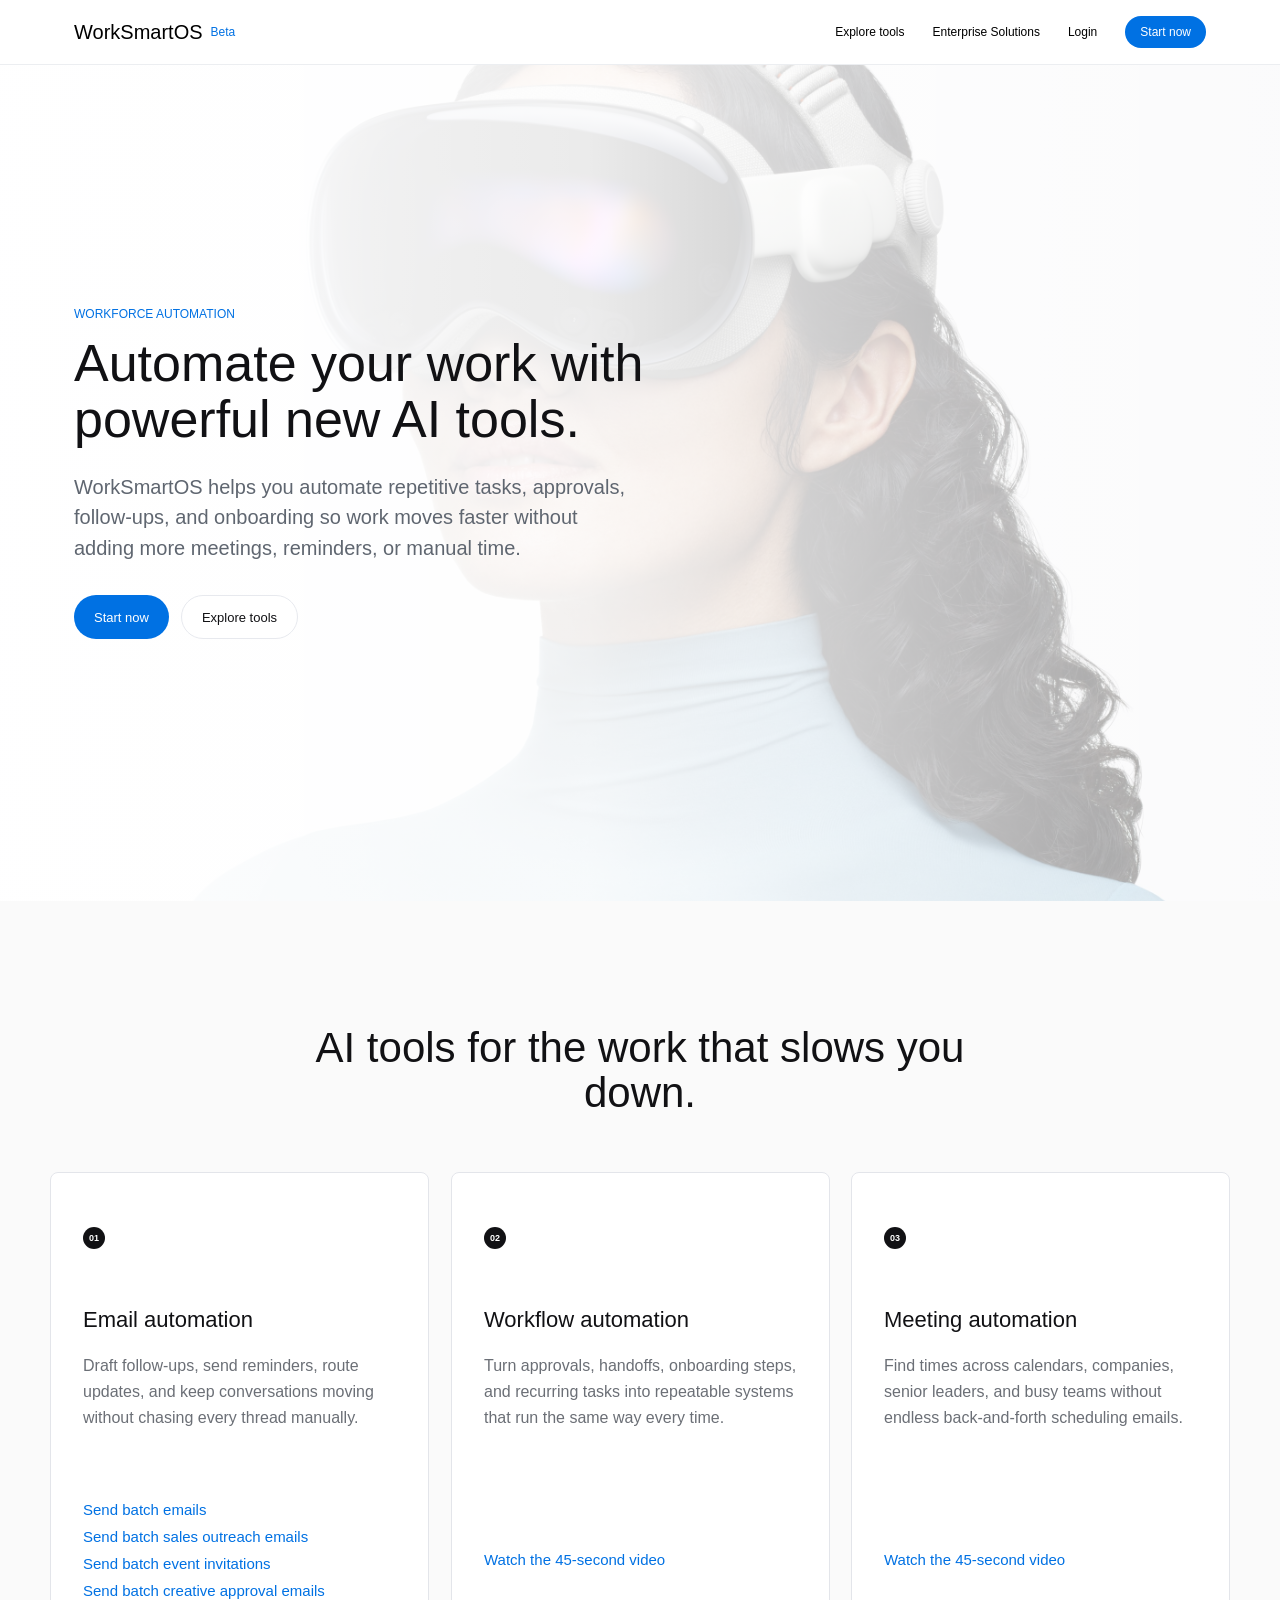
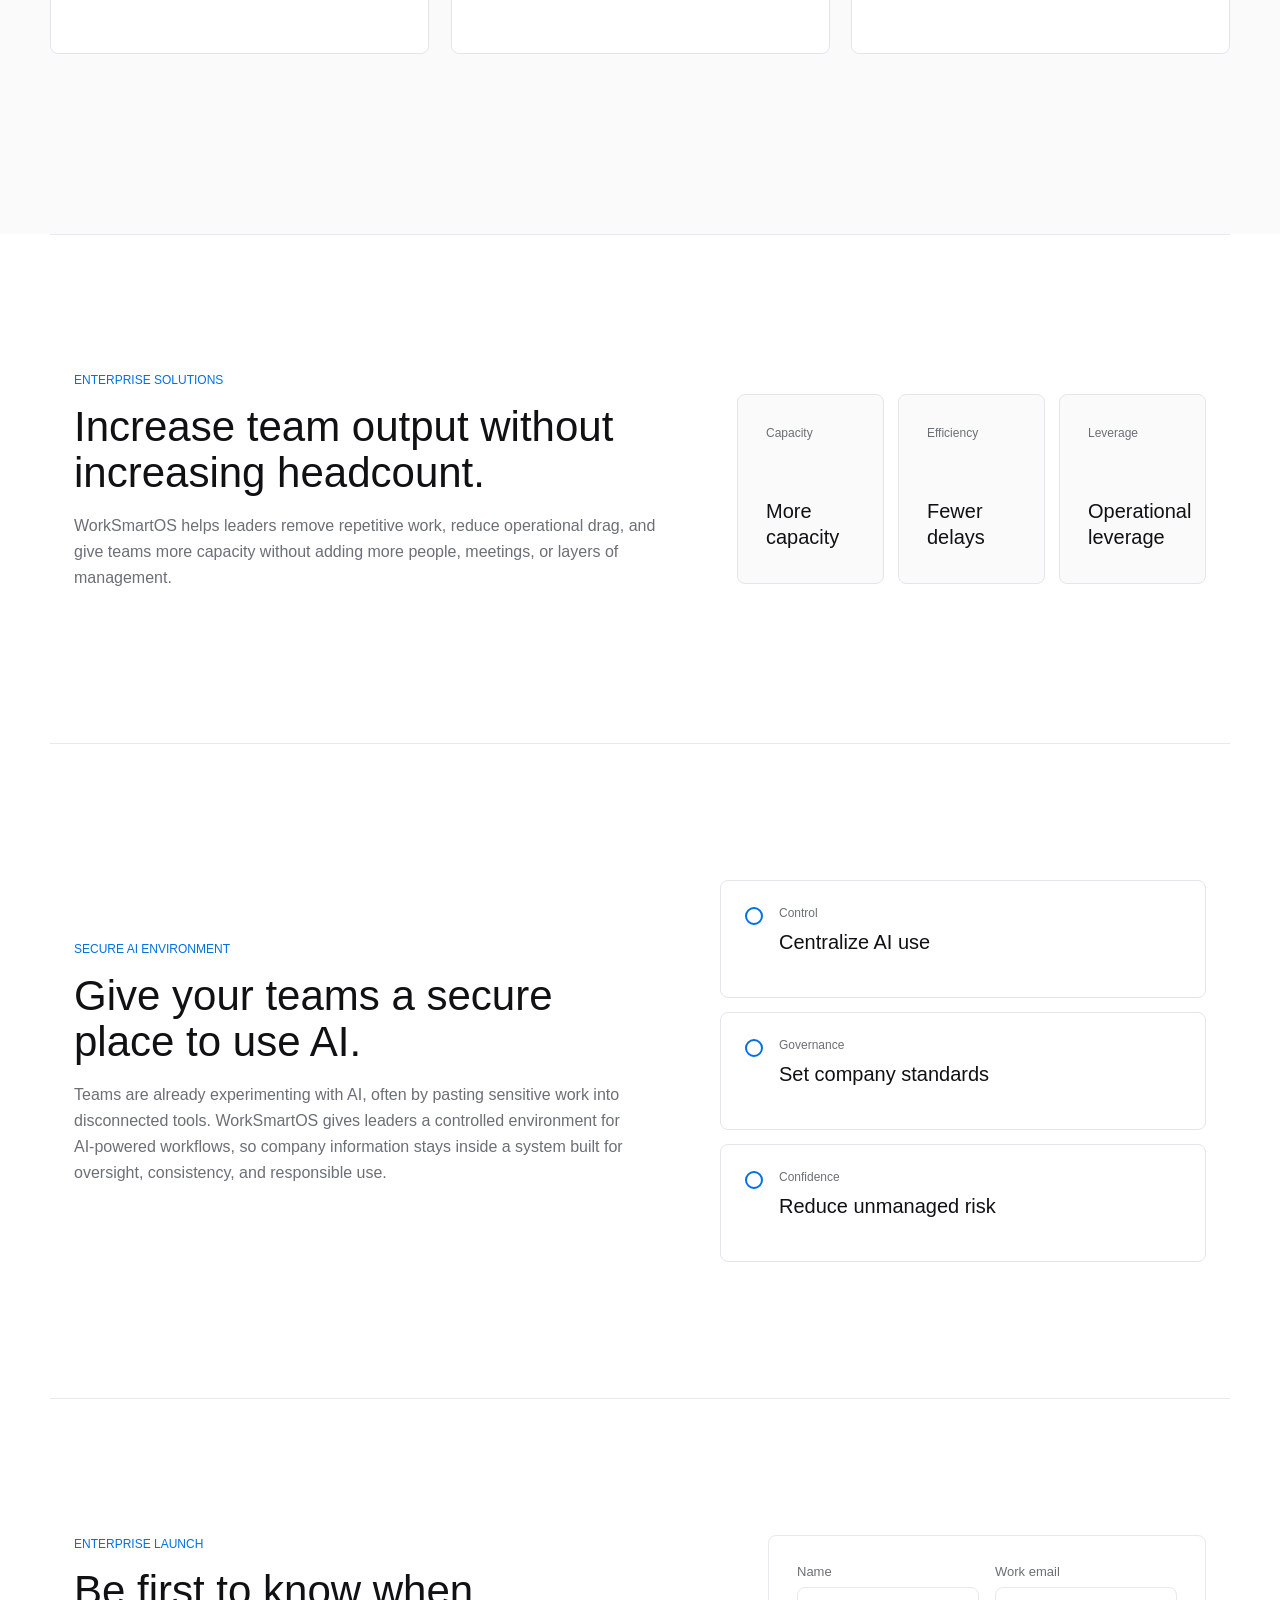
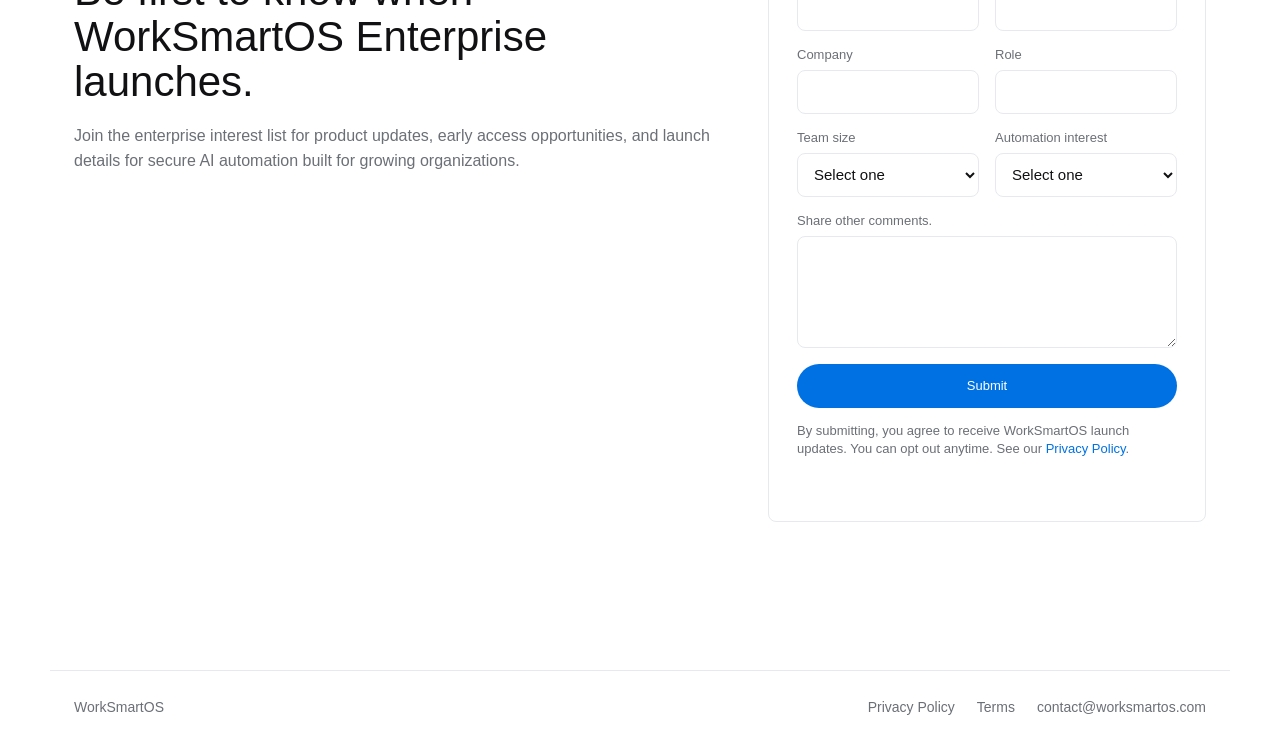
==== commit 73135a97: "Add files via upload" ====
--- a/index.html
+++ b/index.html
@@ -60,6 +60,7 @@
             <div class="feature-links">
               <a class="feature-link" href="custom-email-studio.html">Send batch emails</a>
               <a class="feature-link" href="sales-outreach-email-studio.html">Send batch sales outreach emails</a>
+              <a class="feature-link" href="event-invite-email-studio.html">Send batch event invitations</a>
               <a class="feature-link" href="email-studio.html">Send batch creative approval emails</a>
             </div>
           </article>
--- a/styles.css
+++ b/styles.css
@@ -1034,6 +1034,7 @@
     align-items: flex-start;
     flex-direction: column;
   }
+
 }
 
 @media (max-width: 480px) {
@@ -1106,6 +1107,638 @@
   border: 2px solid var(--accent);
   border-radius: 50%;
   content: "";
+}
+
+.suite-page {
+  color: #f5f5f7;
+  background: #000000;
+}
+
+.suite-page .suite-header {
+  border-bottom-color: #2f3033;
+  background: rgba(22, 22, 23, 0.86);
+}
+
+.suite-page .brand,
+.suite-page .nav-links,
+.suite-page .site-footer {
+  color: #f5f5f7;
+}
+
+.suite-page .nav-toggle span {
+  background: #f5f5f7;
+}
+
+.suite-hero {
+  display: grid;
+  grid-template-columns: minmax(0, 0.76fr) minmax(520px, 1fr);
+  gap: 56px;
+  align-items: center;
+  min-height: calc(100vh - 64px);
+  max-width: 1280px;
+  margin: 0 auto;
+  padding: 72px 44px 96px;
+  background:
+    radial-gradient(circle at 72% 20%, rgba(0, 113, 227, 0.2), transparent 34%),
+    radial-gradient(circle at 50% 88%, rgba(210, 210, 215, 0.16), transparent 36%);
+}
+
+.suite-kicker {
+  margin: 0 0 12px;
+  color: #0071e3;
+  font-size: 13px;
+  font-weight: 600;
+  letter-spacing: 0;
+  text-transform: uppercase;
+}
+
+.suite-hero h1,
+.suite-intro h2,
+.suite-section-heading h2,
+.suite-cta h2 {
+  margin: 0;
+  color: #f5f5f7;
+  font-weight: 600;
+  letter-spacing: 0;
+}
+
+.suite-hero h1 {
+  max-width: 660px;
+  font-size: clamp(54px, 7.5vw, 104px);
+  line-height: 0.94;
+}
+
+.suite-hero-copy > p:not(.suite-kicker),
+.suite-intro p,
+.suite-section-heading,
+.suite-studio-grid p,
+.suite-flow-grid p {
+  color: #d2d2d7;
+}
+
+.suite-hero-copy > p:not(.suite-kicker) {
+  max-width: 580px;
+  margin: 22px 0 0;
+  font-size: 20px;
+  line-height: 1.45;
+}
+
+.suite-actions {
+  display: flex;
+  flex-wrap: wrap;
+  gap: 12px;
+  margin-top: 28px;
+}
+
+.suite-button {
+  display: inline-flex;
+  align-items: center;
+  justify-content: center;
+  min-height: 42px;
+  padding: 0 18px;
+  border: 1px solid #34363d;
+  border-radius: 999px;
+  color: #f5f5f7;
+  background: rgba(255, 255, 255, 0.06);
+  font-size: 13px;
+  font-weight: 500;
+}
+
+.suite-button.primary {
+  border-color: #0071e3;
+  background: #0071e3;
+  color: #ffffff;
+}
+
+.suite-button:hover {
+  border-color: #f5f5f7;
+  background: #f5f5f7;
+  color: #111114;
+}
+
+.suite-button.primary:hover {
+  border-color: #005bb8;
+  background: #005bb8;
+  color: #ffffff;
+}
+
+.suite-hero-visual {
+  min-width: 0;
+}
+
+.suite-window {
+  overflow: hidden;
+  border: 1px solid #3a3c43;
+  border-radius: 18px;
+  background: #151516;
+  box-shadow: 0 42px 90px rgba(0, 0, 0, 0.56);
+}
+
+.suite-window-top {
+  display: flex;
+  align-items: center;
+  gap: 8px;
+  min-height: 44px;
+  padding: 0 16px;
+  border-bottom: 1px solid #2f3033;
+  color: #d2d2d7;
+  font-size: 12px;
+}
+
+.suite-window-top span {
+  width: 10px;
+  height: 10px;
+  border-radius: 50%;
+  background: #4d4f56;
+}
+
+.suite-window-top strong {
+  margin-left: 8px;
+  font-weight: 500;
+}
+
+.suite-window-body {
+  display: grid;
+  grid-template-columns: 130px minmax(0, 1fr) minmax(230px, 0.72fr);
+  gap: 16px;
+  padding: 18px;
+}
+
+.suite-window aside,
+.suite-template-preview,
+.suite-table-preview {
+  border: 1px solid #34363d;
+  border-radius: 12px;
+  background: #070707;
+}
+
+.suite-window aside {
+  display: grid;
+  align-content: start;
+  gap: 9px;
+  padding: 12px;
+}
+
+.suite-pill {
+  display: inline-flex;
+  min-height: 30px;
+  align-items: center;
+  padding: 0 10px;
+  border-radius: 999px;
+  color: #d2d2d7;
+  background: #202124;
+  font-size: 12px;
+}
+
+.suite-pill.active {
+  color: #ffffff;
+  background: #0071e3;
+}
+
+.suite-template-preview {
+  display: grid;
+  gap: 12px;
+  padding: 18px;
+}
+
+.suite-template-preview + .suite-template-preview {
+  margin-top: 14px;
+}
+
+.suite-template-preview span,
+.suite-table-preview > span {
+  color: #9b9ca3;
+  font-size: 12px;
+  font-weight: 500;
+}
+
+.suite-template-preview strong,
+.suite-template-preview p {
+  margin: 0;
+  color: #f5f5f7;
+  font-size: 16px;
+  line-height: 1.35;
+  font-weight: 400;
+}
+
+.suite-template-preview b {
+  display: inline-flex;
+  padding: 3px 7px;
+  border: 1px solid #34363d;
+  border-radius: 999px;
+  color: #d2d2d7;
+  background: #202124;
+  font-size: 0.76em;
+  font-weight: 500;
+}
+
+.suite-template-preview.tall {
+  min-height: 260px;
+  align-content: start;
+}
+
+.suite-table-preview {
+  display: grid;
+  align-content: start;
+  gap: 8px;
+  padding: 18px;
+}
+
+.suite-table-preview div {
+  display: grid;
+  grid-template-columns: 1.15fr 0.85fr 1fr;
+  gap: 8px;
+}
+
+.suite-table-preview b,
+.suite-table-preview div span {
+  min-width: 0;
+  padding: 9px;
+  border-radius: 8px;
+  background: #151516;
+  color: #d2d2d7;
+  font-size: 11px;
+  font-weight: 400;
+  overflow: hidden;
+  text-overflow: ellipsis;
+  white-space: nowrap;
+}
+
+.suite-table-preview b {
+  color: #f5f5f7;
+  background: #202124;
+  font-weight: 500;
+}
+
+.suite-intro,
+.suite-studios,
+.suite-flow,
+.suite-cta {
+  max-width: 1180px;
+  margin: 0 auto;
+  padding: 120px 44px;
+}
+
+.suite-intro {
+  text-align: center;
+}
+
+.suite-intro h2,
+.suite-section-heading h2,
+.suite-cta h2 {
+  font-size: clamp(44px, 6vw, 78px);
+  line-height: 0.98;
+}
+
+.suite-intro p {
+  max-width: 780px;
+  margin: 24px auto 0;
+  font-size: 22px;
+  line-height: 1.44;
+}
+
+.suite-section-heading {
+  display: grid;
+  gap: 12px;
+  max-width: 780px;
+  margin-bottom: 42px;
+}
+
+.suite-studio-grid,
+.suite-flow-grid {
+  display: grid;
+  grid-template-columns: repeat(4, minmax(0, 1fr));
+  gap: 16px;
+}
+
+.suite-studio-grid {
+  grid-template-columns: repeat(auto-fit, minmax(210px, 1fr));
+}
+
+.suite-studio-grid article,
+.suite-flow-grid article {
+  display: grid;
+  align-content: start;
+  min-height: 310px;
+  padding: 26px;
+  border: 1px solid #34363d;
+  border-radius: 18px;
+  background: #151516;
+}
+
+.suite-studio-grid article > span,
+.suite-flow-grid article > span {
+  color: #8b8d94;
+  font-size: 12px;
+  font-weight: 500;
+}
+
+.suite-studio-grid h3,
+.suite-flow-grid h3 {
+  margin: 58px 0 14px;
+  color: #f5f5f7;
+  font-size: 28px;
+  line-height: 1.06;
+  font-weight: 600;
+}
+
+.suite-studio-grid p,
+.suite-flow-grid p {
+  margin: 0;
+  font-size: 15px;
+  line-height: 1.46;
+}
+
+.suite-studio-grid a {
+  align-self: end;
+  margin-top: 34px;
+  color: #2997ff;
+  font-size: 14px;
+  font-weight: 500;
+}
+
+.suite-flow {
+  max-width: none;
+  background: #1d1d1f;
+}
+
+.suite-flow .suite-section-heading,
+.suite-flow-grid {
+  max-width: 1180px;
+  margin-right: auto;
+  margin-left: auto;
+}
+
+.suite-flow-grid {
+  grid-template-columns: repeat(3, minmax(0, 1fr));
+}
+
+.suite-cta {
+  display: grid;
+  justify-items: center;
+  text-align: center;
+}
+
+.suite-cta h2 {
+  max-width: 840px;
+}
+
+.suite-footer {
+  border-top-color: #2f3033;
+  color: #d2d2d7;
+}
+
+.suite-page-light {
+  color: #1d1d1f;
+  background: #ffffff;
+}
+
+.suite-page-light .suite-header {
+  border-bottom-color: #d2d2d7;
+  background: rgba(255, 255, 255, 0.86);
+}
+
+.suite-page-light .brand,
+.suite-page-light .nav-links,
+.suite-page-light .site-footer {
+  color: #1d1d1f;
+}
+
+.suite-page-light .nav-toggle span {
+  background: #1d1d1f;
+}
+
+.suite-page-light .suite-hero {
+  display: grid;
+  grid-template-columns: minmax(0, 1fr);
+  gap: 54px;
+  justify-items: center;
+  min-height: auto;
+  max-width: none;
+  padding: 96px 44px 128px;
+  background:
+    linear-gradient(180deg, #f5f5f7 0%, #ffffff 58%, #f5f5f7 100%),
+    radial-gradient(circle at 50% 30%, rgba(255, 255, 255, 0.86), transparent 46%);
+}
+
+.suite-page-light .suite-hero-copy {
+  display: grid;
+  justify-items: center;
+  text-align: center;
+}
+
+.suite-page-light .suite-kicker {
+  color: #0071e3;
+}
+
+.suite-page-light .suite-hero h1,
+.suite-page-light .suite-intro h2,
+.suite-page-light .suite-section-heading h2,
+.suite-page-light .suite-cta h2,
+.suite-page-light .suite-studio-grid h3,
+.suite-page-light .suite-flow-grid h3 {
+  color: #1d1d1f;
+}
+
+.suite-page-light .suite-hero h1 {
+  max-width: 900px;
+  font-size: clamp(58px, 8vw, 112px);
+  line-height: 0.92;
+}
+
+.suite-page-light .suite-hero-copy > p:not(.suite-kicker),
+.suite-page-light .suite-intro p,
+.suite-page-light .suite-section-heading,
+.suite-page-light .suite-studio-grid p,
+.suite-page-light .suite-flow-grid p {
+  color: #6e6e73;
+}
+
+.suite-page-light .suite-actions {
+  justify-content: center;
+}
+
+.suite-page-light .suite-button {
+  border-color: #d2d2d7;
+  color: #1d1d1f;
+  background: rgba(255, 255, 255, 0.78);
+}
+
+.suite-page-light .suite-button.primary {
+  border-color: #0071e3;
+  color: #ffffff;
+  background: #0071e3;
+}
+
+.suite-page-light .suite-button:hover {
+  border-color: #1d1d1f;
+  background: #1d1d1f;
+  color: #ffffff;
+}
+
+.suite-page-light .suite-button.primary:hover {
+  border-color: #005bb8;
+  background: #005bb8;
+}
+
+.suite-page-light .suite-hero-visual {
+  width: min(1180px, 100%);
+}
+
+.suite-page-light .suite-window {
+  border-color: #1d1d1f;
+  border-radius: 4px;
+  background: #ffffff;
+  box-shadow: 0 26px 64px rgba(0, 0, 0, 0.22);
+}
+
+.suite-page-light .suite-window-top {
+  border-bottom-color: #d2d2d7;
+  color: #6e6e73;
+  background: #fbfbfd;
+}
+
+.suite-page-light .suite-window-top span {
+  background: #d2d2d7;
+}
+
+.suite-page-light .suite-window-body {
+  background: #ffffff;
+}
+
+.suite-page-light .suite-window aside,
+.suite-page-light .suite-template-preview,
+.suite-page-light .suite-table-preview {
+  border-color: #e5e5ea;
+  background: #f5f5f7;
+}
+
+.suite-page-light .suite-pill {
+  color: #6e6e73;
+  background: #ffffff;
+}
+
+.suite-page-light .suite-pill.active {
+  color: #ffffff;
+  background: #0071e3;
+}
+
+.suite-page-light .suite-template-preview span,
+.suite-page-light .suite-table-preview > span,
+.suite-page-light .suite-studio-grid article > span,
+.suite-page-light .suite-flow-grid article > span {
+  color: #86868b;
+}
+
+.suite-page-light .suite-template-preview strong,
+.suite-page-light .suite-template-preview p {
+  color: #1d1d1f;
+}
+
+.suite-page-light .suite-template-preview b {
+  border-color: #e5e5ea;
+  color: #6e6e73;
+  background: #ffffff;
+}
+
+.suite-page-light .suite-table-preview b,
+.suite-page-light .suite-table-preview div span {
+  color: #6e6e73;
+  background: #ffffff;
+}
+
+.suite-page-light .suite-table-preview b {
+  color: #1d1d1f;
+  background: #f0f0f2;
+}
+
+.suite-page-light .suite-intro {
+  max-width: none;
+  background: #ffffff;
+}
+
+.suite-page-light .suite-studios,
+.suite-page-light .suite-cta {
+  max-width: none;
+  background: #ffffff;
+}
+
+.suite-page-light .suite-section-heading,
+.suite-page-light .suite-studio-grid,
+.suite-page-light .suite-cta > * {
+  max-width: 1180px;
+}
+
+.suite-page-light .suite-section-heading,
+.suite-page-light .suite-studio-grid {
+  margin-right: auto;
+  margin-left: auto;
+}
+
+.suite-page-light .suite-studio-grid article,
+.suite-page-light .suite-flow-grid article {
+  border-color: #e5e5ea;
+  background: #f5f5f7;
+}
+
+.suite-page-light .suite-studio-grid a {
+  color: #0066cc;
+}
+
+.suite-page-light .suite-flow {
+  background: #f5f5f7;
+}
+
+.suite-page-light .suite-flow-grid article {
+  background: #ffffff;
+}
+
+.suite-page-light .suite-footer {
+  border-top-color: #d2d2d7;
+  color: #6e6e73;
+  background: #ffffff;
+}
+
+@media (max-width: 940px) {
+  .suite-hero,
+  .suite-studio-grid,
+  .suite-flow-grid {
+    grid-template-columns: 1fr;
+  }
+
+  .suite-hero {
+    min-height: auto;
+  }
+
+  .suite-window-body {
+    grid-template-columns: 1fr;
+  }
+}
+
+@media (max-width: 720px) {
+  .suite-hero,
+  .suite-intro,
+  .suite-studios,
+  .suite-flow,
+  .suite-cta {
+    padding-right: 24px;
+    padding-left: 24px;
+  }
+}
+
+@media (max-width: 480px) {
+  .suite-actions,
+  .suite-button {
+    width: 100%;
+  }
+
+  .suite-hero {
+    padding-top: 54px;
+  }
+
+  .suite-hero h1 {
+    font-size: 46px;
+  }
 }
 
 body > div[style*="position: fixed"],
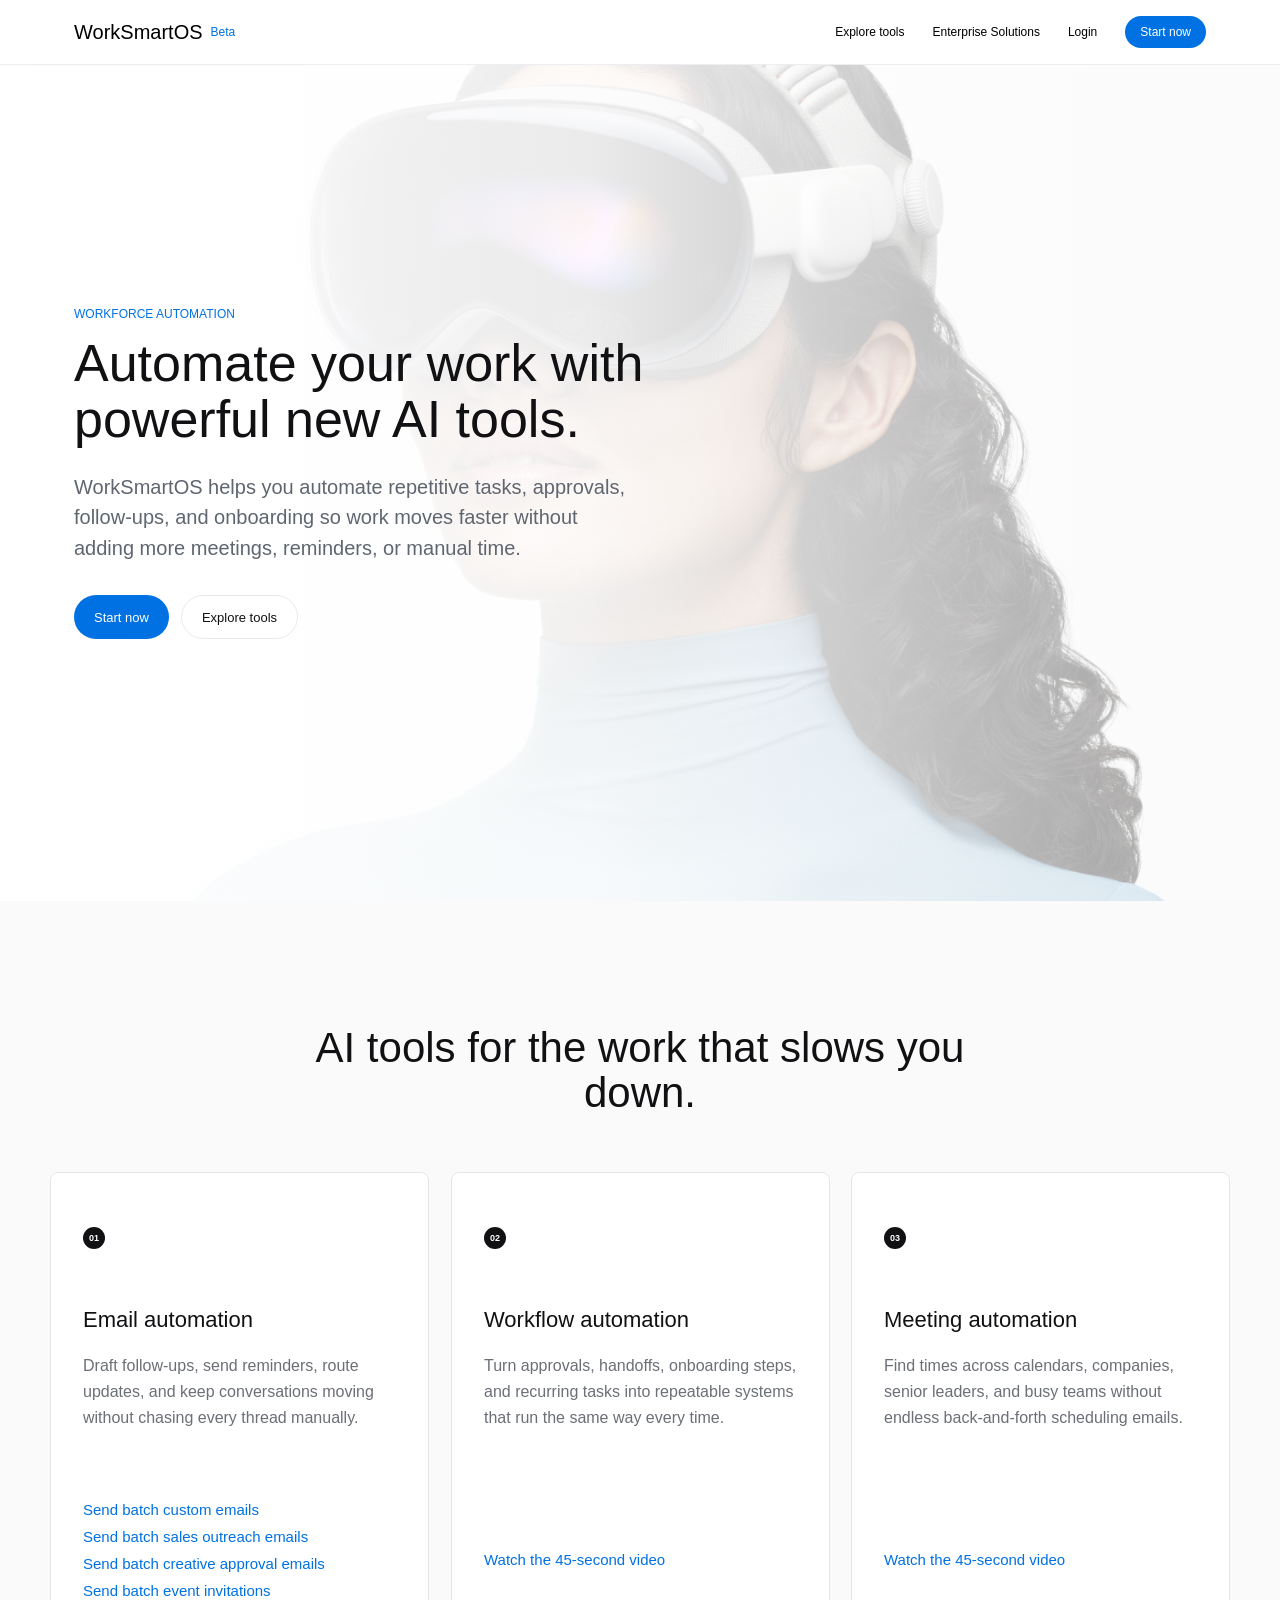
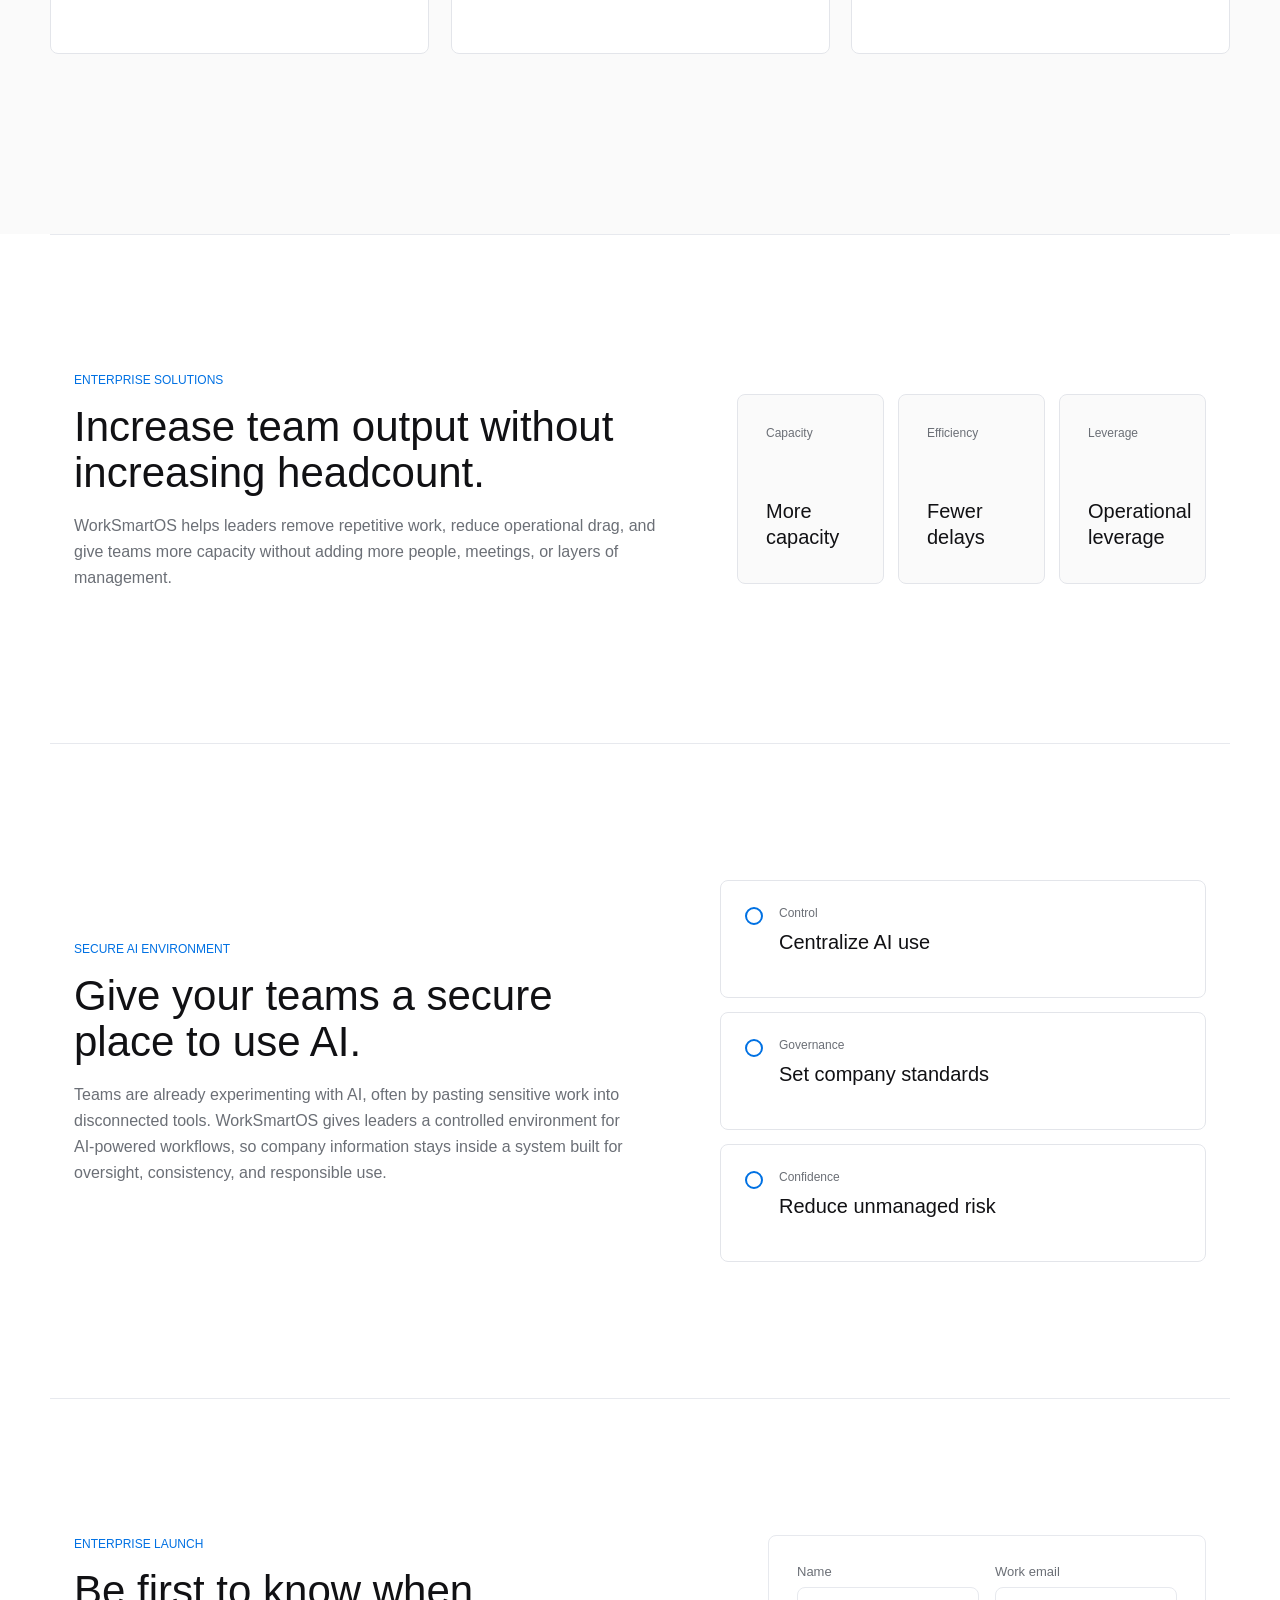
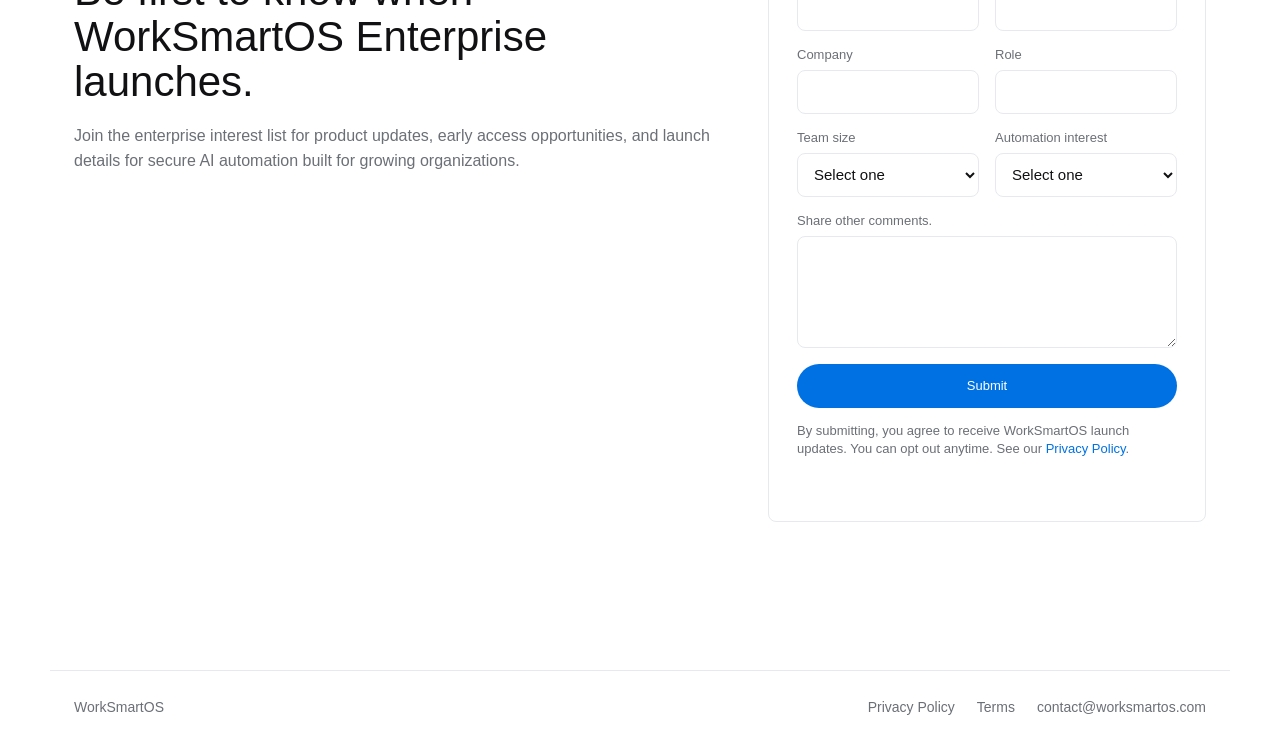
==== commit 942d9701: "Add files via upload" ====
--- a/index.html
+++ b/index.html
@@ -58,10 +58,10 @@
             <h3>Email automation</h3>
             <p>Draft follow-ups, send reminders, route updates, and keep conversations moving without chasing every thread manually.</p>
             <div class="feature-links">
-              <a class="feature-link" href="custom-email-studio.html">Send batch emails</a>
+              <a class="feature-link" href="custom-email-studio.html">Send batch custom emails</a>
               <a class="feature-link" href="sales-outreach-email-studio.html">Send batch sales outreach emails</a>
+              <a class="feature-link" href="email-studio.html">Send batch creative approval emails</a>
               <a class="feature-link" href="event-invite-email-studio.html">Send batch event invitations</a>
-              <a class="feature-link" href="email-studio.html">Send batch creative approval emails</a>
             </div>
           </article>
           <article class="feature-card">
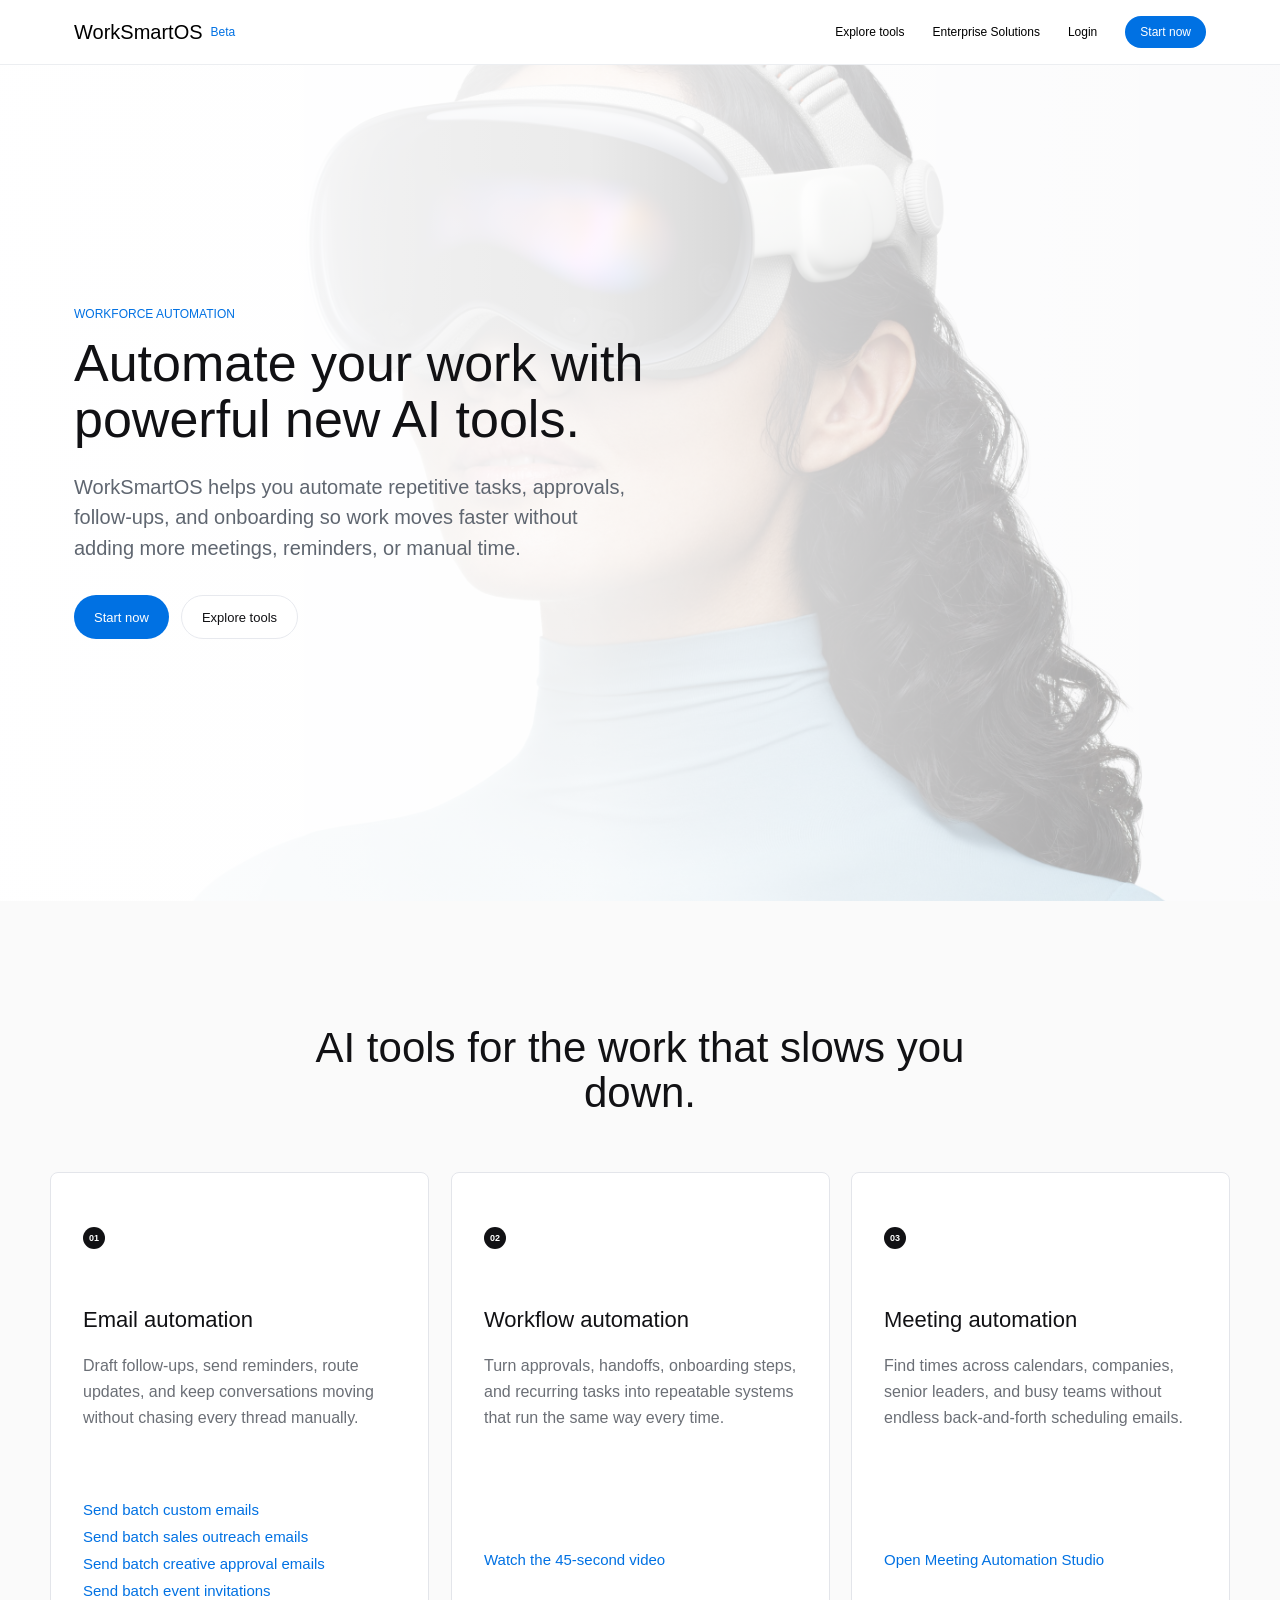
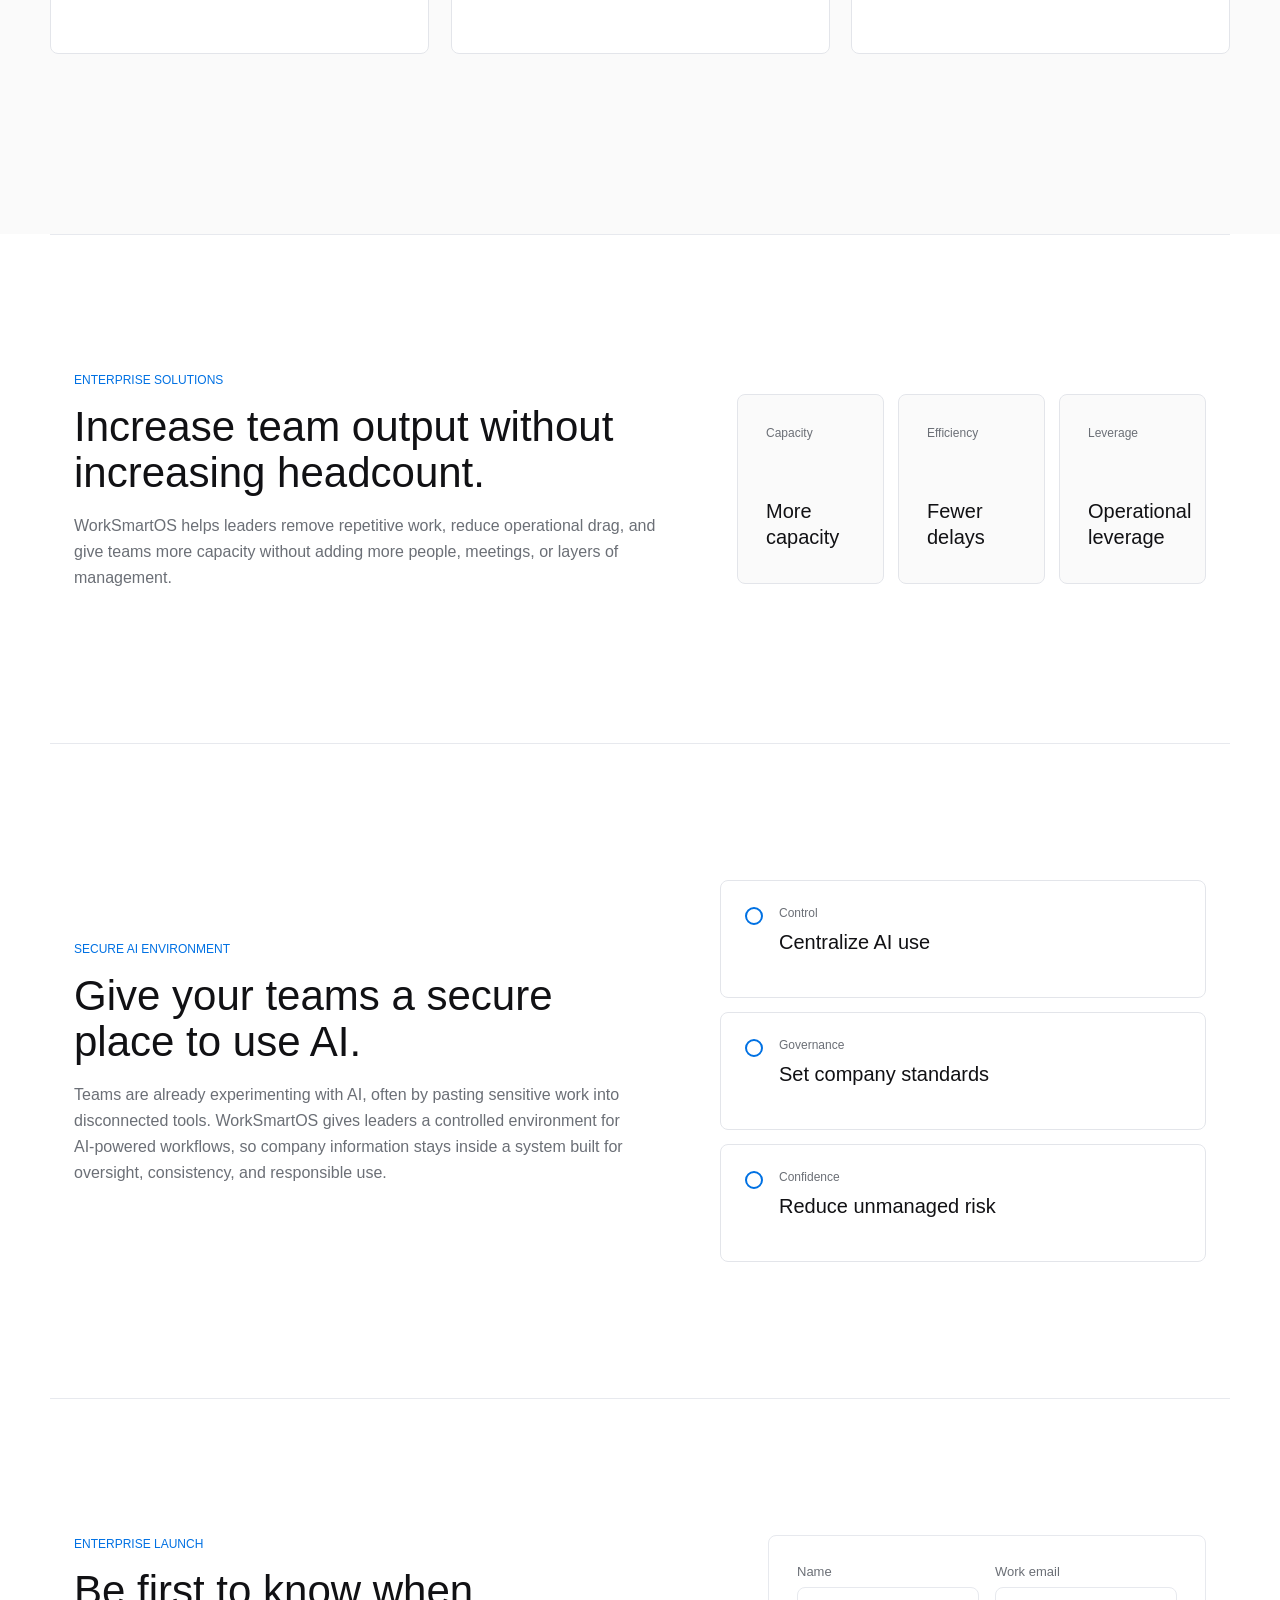
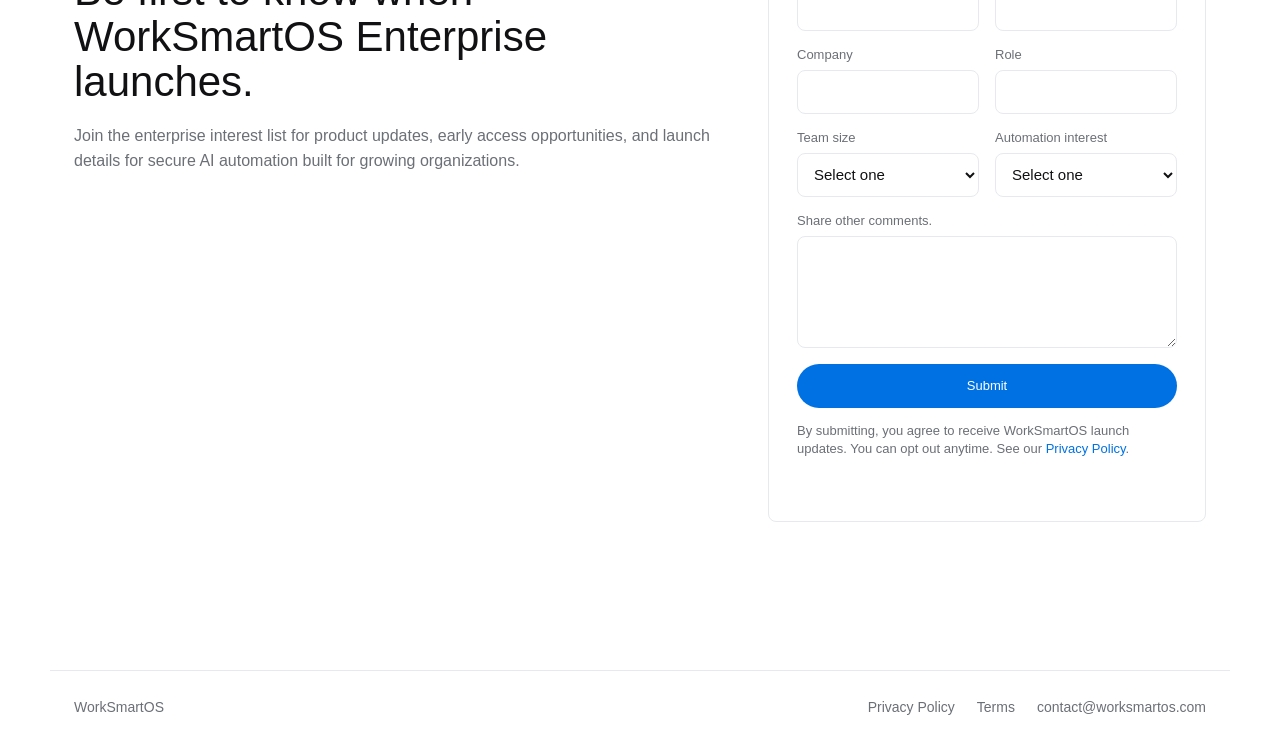
==== commit 86df41bb: "Add files via upload" ====
--- a/index.html
+++ b/index.html
@@ -77,7 +77,7 @@
             <h3>Meeting automation</h3>
             <p>Find times across calendars, companies, senior leaders, and busy teams without endless back-and-forth scheduling emails.</p>
             <div class="feature-links">
-              <a class="feature-link" href="#">Watch the 45-second video</a>
+              <a class="feature-link" href="meeting-automation-studio.html">Open Meeting Automation Studio</a>
             </div>
           </article>
         </div>
--- a/styles.css
+++ b/styles.css
@@ -826,6 +826,252 @@
 
 .form-status.is-error {
   color: #b42318;
+}
+
+.meeting-studio-page {
+  min-height: calc(100vh - 64px);
+  padding: 92px max(24px, calc((100vw - 1180px) / 2 + 24px)) 112px;
+  background: #fafafa;
+}
+
+.meeting-studio-hero {
+  display: grid;
+  gap: 18px;
+  max-width: 820px;
+  margin-bottom: 44px;
+}
+
+.meeting-studio-hero h1 {
+  max-width: 760px;
+  margin: 0;
+  font-size: clamp(46px, 6vw, 76px);
+  line-height: 0.98;
+  font-weight: 600;
+}
+
+.meeting-studio-hero p:not(.eyebrow) {
+  max-width: 680px;
+  margin: 0;
+  color: var(--muted);
+  font-size: 19px;
+  line-height: 1.5;
+}
+
+.meeting-studio-shell {
+  display: grid;
+  grid-template-columns: minmax(210px, 0.34fr) minmax(420px, 0.86fr) minmax(320px, 0.48fr);
+  gap: 18px;
+  align-items: start;
+}
+
+.meeting-mode-panel,
+.meeting-builder,
+.meeting-output {
+  border: 1px solid #e1e4ea;
+  border-radius: 8px;
+  background: #ffffff;
+}
+
+.meeting-mode-panel {
+  display: grid;
+  gap: 8px;
+  padding: 14px;
+}
+
+.meeting-mode-panel button {
+  display: grid;
+  grid-template-columns: 34px 1fr;
+  gap: 12px;
+  align-items: center;
+  min-height: 54px;
+  padding: 0 12px;
+  border: 1px solid transparent;
+  border-radius: 8px;
+  color: var(--muted);
+  background: transparent;
+  text-align: left;
+  cursor: pointer;
+}
+
+.meeting-mode-panel button span {
+  color: #9a9da4;
+  font-size: 12px;
+}
+
+.meeting-mode-panel button.is-active {
+  border-color: #dfe2e8;
+  color: var(--ink);
+  background: #fafafa;
+}
+
+.meeting-builder {
+  display: grid;
+  gap: 24px;
+  padding: 30px;
+}
+
+.meeting-panel-heading {
+  display: grid;
+  gap: 10px;
+}
+
+.meeting-panel-heading span {
+  color: var(--accent);
+  font-size: 13px;
+  font-weight: 500;
+}
+
+.meeting-panel-heading h2 {
+  margin: 0;
+  font-size: 34px;
+  line-height: 1.06;
+  font-weight: 600;
+}
+
+.meeting-panel-heading p {
+  margin: 0;
+  color: var(--muted);
+  font-size: 15px;
+  line-height: 1.55;
+}
+
+.meeting-form-grid {
+  display: grid;
+  grid-template-columns: repeat(2, minmax(0, 1fr));
+  gap: 14px;
+}
+
+.meeting-form-grid label {
+  display: grid;
+  gap: 8px;
+}
+
+.meeting-form-grid span {
+  color: var(--muted);
+  font-size: 13px;
+  font-weight: 500;
+}
+
+.meeting-form-grid input,
+.meeting-form-grid textarea,
+.meeting-output textarea {
+  width: 100%;
+  border: 1px solid #dfe2e8;
+  border-radius: 8px;
+  color: var(--ink);
+  background: #ffffff;
+  font: inherit;
+  font-size: 14px;
+  font-weight: 400;
+  line-height: 1.35;
+}
+
+.meeting-form-grid input {
+  height: 44px;
+  padding: 0 12px;
+}
+
+.meeting-form-grid textarea {
+  min-height: 96px;
+  padding: 12px;
+  resize: vertical;
+}
+
+.meeting-form-grid input:focus,
+.meeting-form-grid textarea:focus {
+  border-color: var(--accent);
+  outline: 3px solid rgba(0, 113, 227, 0.12);
+}
+
+.meeting-form-full {
+  grid-column: 1 / -1;
+}
+
+.meeting-options {
+  display: grid;
+  grid-template-columns: repeat(2, minmax(0, 1fr));
+  gap: 10px 16px;
+  color: var(--muted);
+  font-size: 14px;
+}
+
+.meeting-options label {
+  display: flex;
+  gap: 9px;
+  align-items: center;
+}
+
+.meeting-options input {
+  accent-color: var(--accent);
+}
+
+.meeting-generate-button {
+  justify-self: start;
+}
+
+.meeting-output {
+  display: grid;
+  gap: 20px;
+  padding: 24px;
+}
+
+.meeting-output > div {
+  display: grid;
+  gap: 10px;
+}
+
+.meeting-output span {
+  color: var(--muted);
+  font-size: 13px;
+  font-weight: 500;
+}
+
+.meeting-output ol,
+.meeting-output ul {
+  display: grid;
+  gap: 10px;
+  margin: 0;
+  padding-left: 18px;
+  color: var(--ink);
+  font-size: 14px;
+  line-height: 1.45;
+}
+
+.meeting-output textarea {
+  min-height: 220px;
+  padding: 12px;
+  resize: vertical;
+}
+
+@media (max-width: 1100px) {
+  .meeting-studio-shell {
+    grid-template-columns: 1fr;
+  }
+
+  .meeting-mode-panel {
+    grid-template-columns: repeat(2, minmax(0, 1fr));
+  }
+}
+
+@media (max-width: 720px) {
+  .meeting-studio-page {
+    padding: 58px 24px 76px;
+  }
+
+  .meeting-studio-hero h1 {
+    font-size: 42px;
+  }
+
+  .meeting-mode-panel,
+  .meeting-form-grid,
+  .meeting-options {
+    grid-template-columns: 1fr;
+  }
+
+  .meeting-builder,
+  .meeting-output {
+    padding: 22px;
+  }
 }
 
 .site-footer {
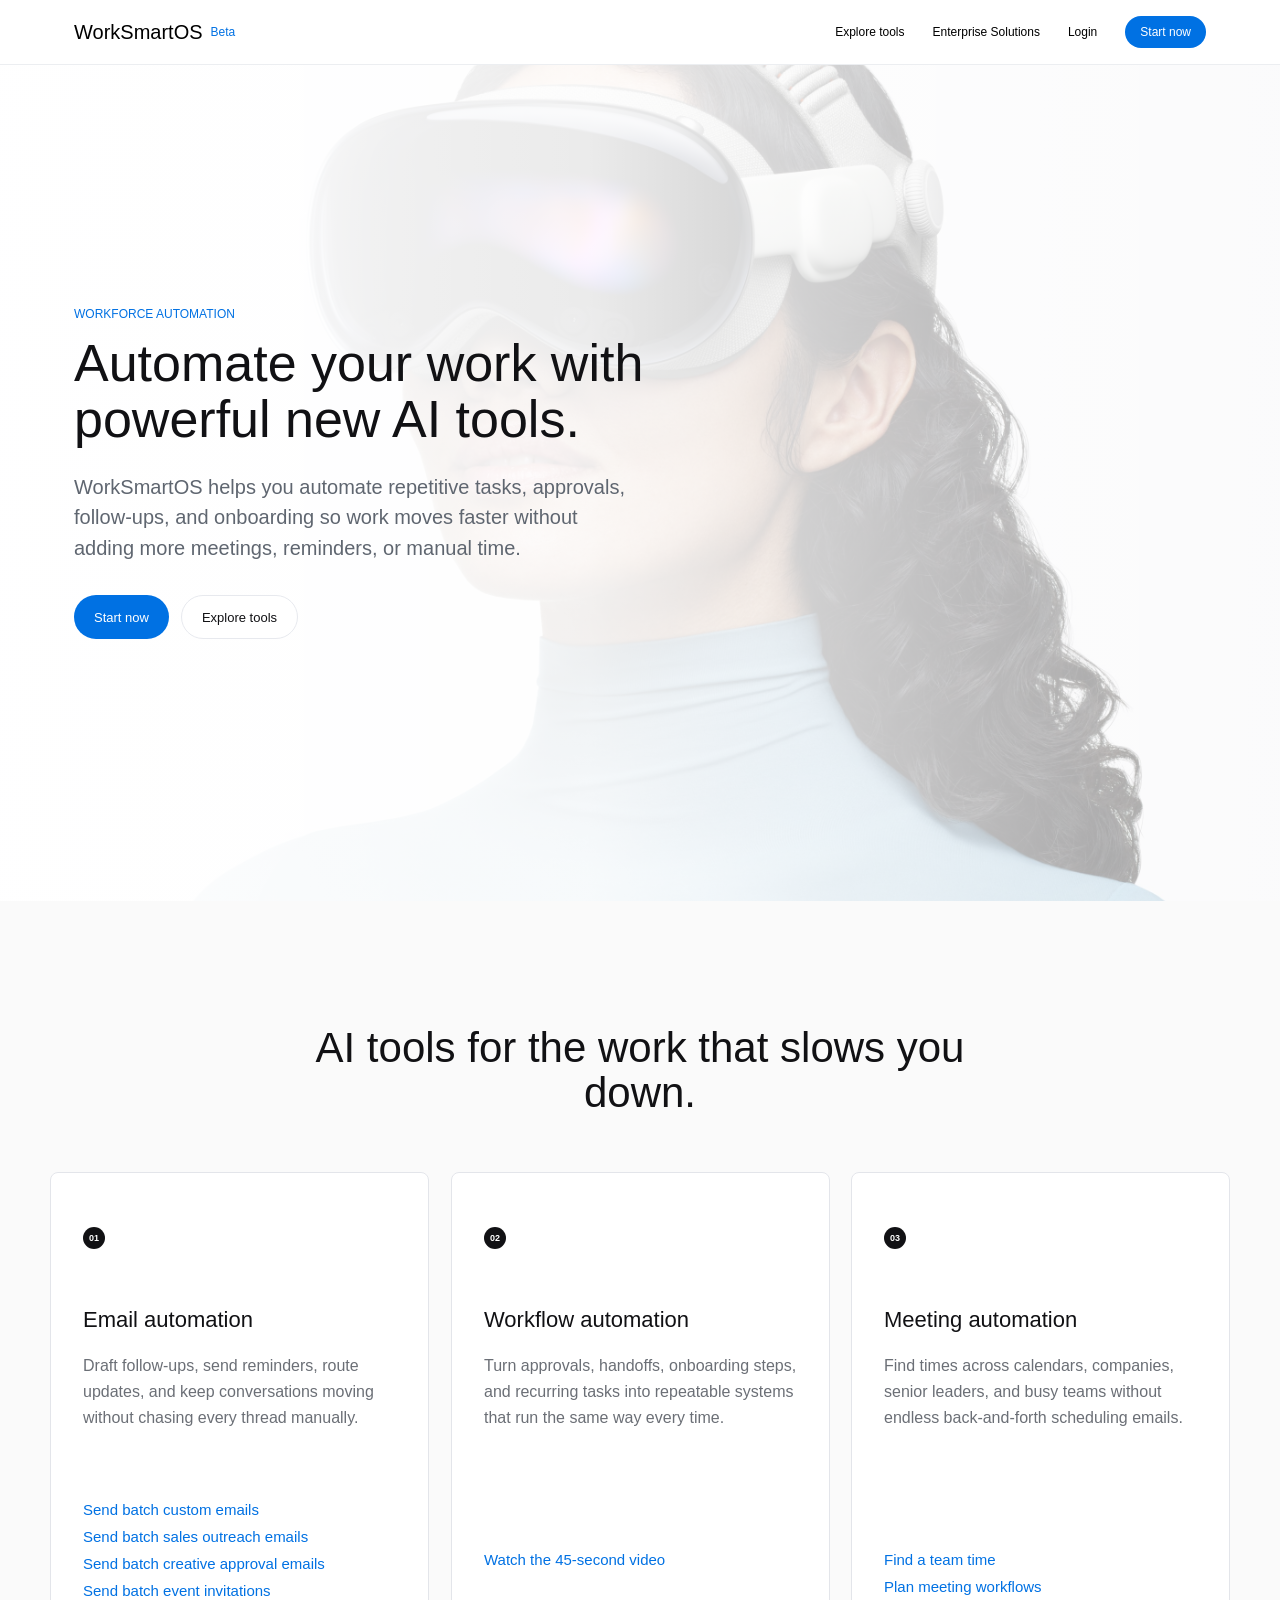
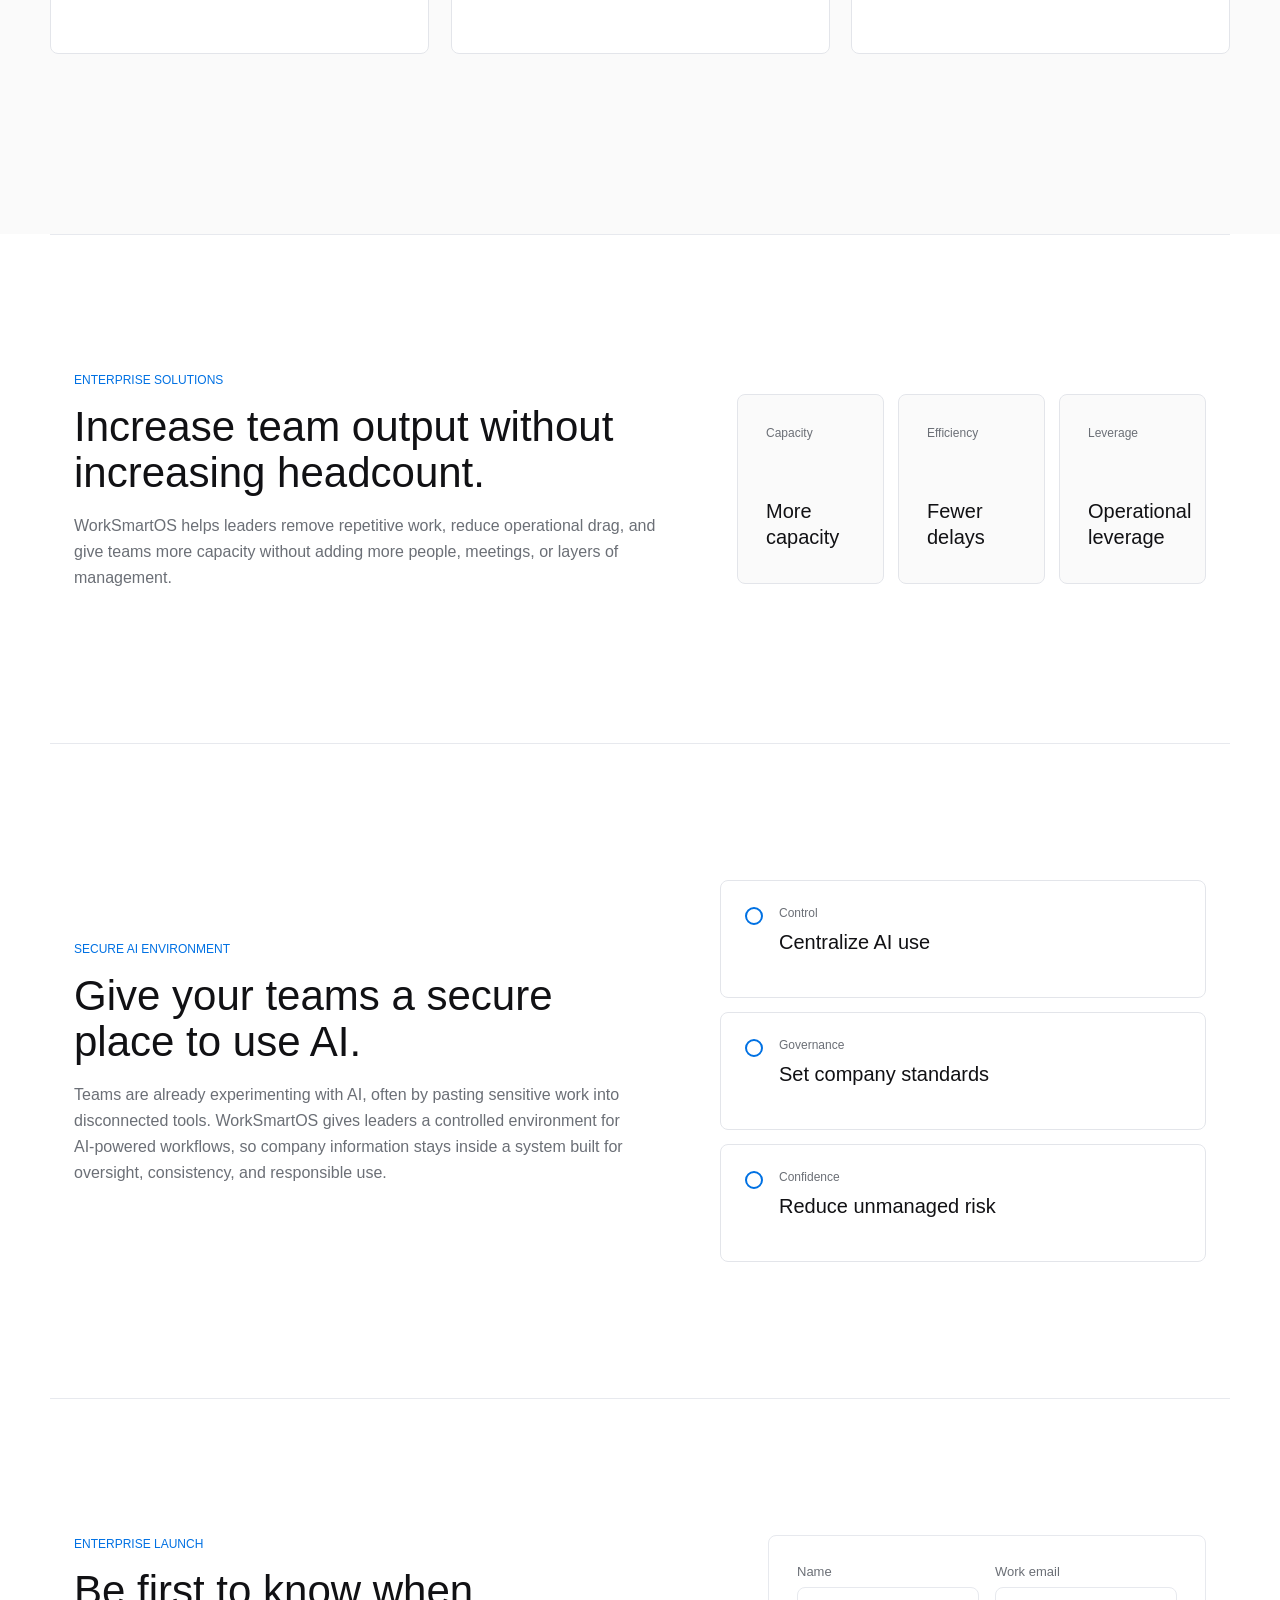
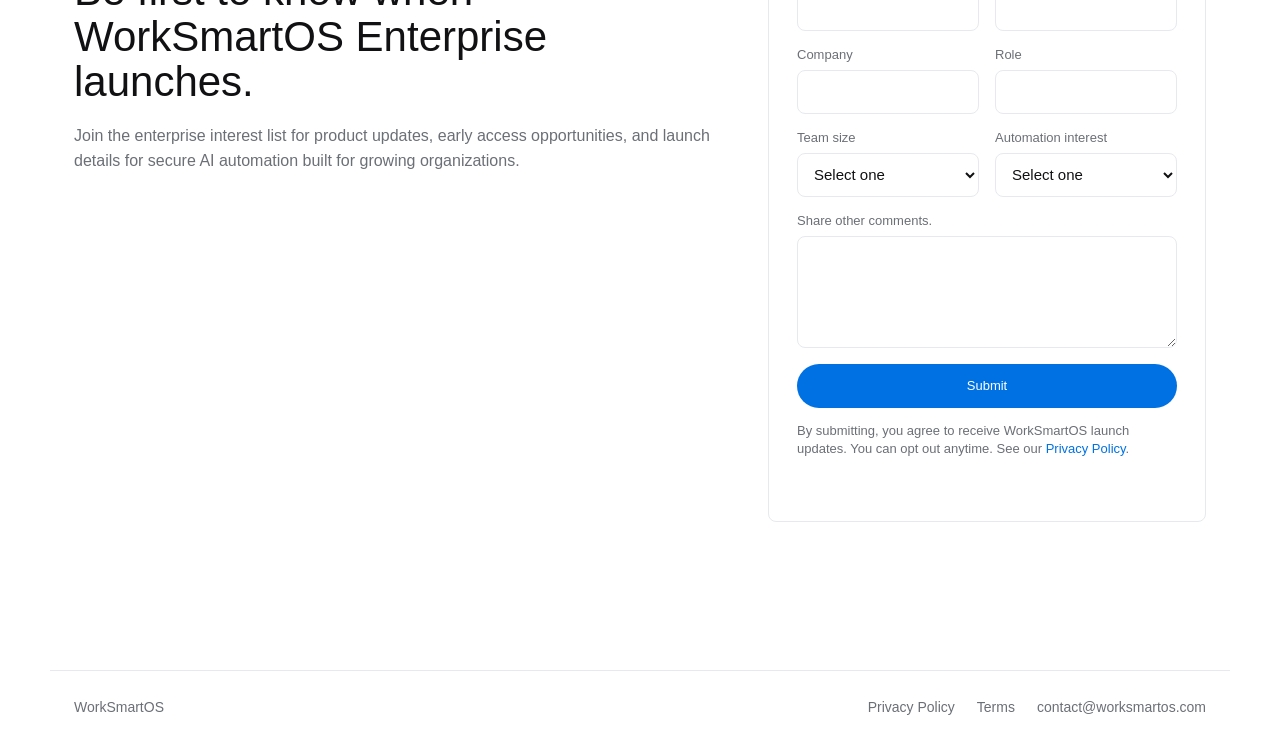
==== commit 9bc468ce: "Add files via upload" ====
--- a/index.html
+++ b/index.html
@@ -77,7 +77,8 @@
             <h3>Meeting automation</h3>
             <p>Find times across calendars, companies, senior leaders, and busy teams without endless back-and-forth scheduling emails.</p>
             <div class="feature-links">
-              <a class="feature-link" href="meeting-automation-studio.html">Open Meeting Automation Studio</a>
+              <a class="feature-link" href="team-availability-tool.html">Find a team time</a>
+              <a class="feature-link" href="meeting-automation-studio.html">Plan meeting workflows</a>
             </div>
           </article>
         </div>
--- a/styles.css
+++ b/styles.css
@@ -954,6 +954,7 @@
 
 .meeting-form-grid input,
 .meeting-form-grid textarea,
+.meeting-link-output,
 .meeting-output textarea {
   width: 100%;
   border: 1px solid #dfe2e8;
@@ -969,6 +970,13 @@
 .meeting-form-grid input {
   height: 44px;
   padding: 0 12px;
+}
+
+.meeting-link-output {
+  height: 40px;
+  padding: 0 10px;
+  color: var(--muted);
+  text-overflow: ellipsis;
 }
 
 .meeting-form-grid textarea {
@@ -1043,6 +1051,343 @@
   resize: vertical;
 }
 
+.booking-page {
+  min-height: calc(100vh - 64px);
+  padding: 92px max(24px, calc((100vw - 760px) / 2 + 24px)) 112px;
+  background: #fafafa;
+}
+
+.booking-card {
+  display: grid;
+  gap: 22px;
+  padding: 34px;
+  border: 1px solid #e1e4ea;
+  border-radius: 8px;
+  background: #ffffff;
+}
+
+.booking-card h1 {
+  margin: 0;
+  font-size: clamp(38px, 5vw, 58px);
+  line-height: 1;
+  font-weight: 600;
+}
+
+.booking-card > p:not(.eyebrow) {
+  margin: 0;
+  color: var(--muted);
+  font-size: 17px;
+  line-height: 1.5;
+}
+
+.booking-form,
+.booking-response {
+  display: grid;
+  gap: 16px;
+}
+
+.booking-form fieldset {
+  display: grid;
+  gap: 10px;
+  margin: 0;
+  padding: 0;
+  border: 0;
+}
+
+.booking-form legend,
+.booking-form span,
+.booking-response span {
+  margin-bottom: 2px;
+  color: var(--muted);
+  font-size: 13px;
+  font-weight: 500;
+}
+
+.booking-time-list {
+  display: grid;
+  gap: 10px;
+}
+
+.booking-time-list label {
+  display: flex;
+  gap: 10px;
+  align-items: center;
+  min-height: 48px;
+  padding: 0 14px;
+  border: 1px solid #dfe2e8;
+  border-radius: 8px;
+  background: #fafafa;
+}
+
+.booking-time-list input {
+  accent-color: var(--accent);
+}
+
+.booking-form label,
+.booking-response {
+  display: grid;
+  gap: 8px;
+}
+
+.booking-form input:not([type="radio"]),
+.booking-form textarea,
+.booking-response textarea {
+  width: 100%;
+  border: 1px solid #dfe2e8;
+  border-radius: 8px;
+  color: var(--ink);
+  background: #ffffff;
+  font: inherit;
+  font-size: 14px;
+  font-weight: 400;
+}
+
+.booking-form input:not([type="radio"]) {
+  height: 44px;
+  padding: 0 12px;
+}
+
+.booking-form textarea,
+.booking-response textarea {
+  min-height: 104px;
+  padding: 12px;
+  resize: vertical;
+}
+
+.booking-response {
+  padding-top: 18px;
+  border-top: 1px solid #e1e4ea;
+}
+
+.availability-page {
+  min-height: calc(100vh - 64px);
+  padding-bottom: 96px;
+}
+
+.availability-shell {
+  max-width: 1180px;
+  margin: 0 auto;
+  padding: 0 24px 32px;
+}
+
+.availability-step {
+  display: none;
+  padding: 34px;
+}
+
+.availability-step.is-active {
+  display: grid;
+  gap: 28px;
+}
+
+.availability-step > .studio-panel-heading {
+  max-width: 760px;
+}
+
+.availability-card {
+  display: grid;
+  grid-template-columns: repeat(2, minmax(0, 1fr));
+  gap: 18px;
+}
+
+.availability-card label,
+.availability-message-panel label {
+  display: grid;
+  gap: 10px;
+}
+
+.availability-card label span,
+.availability-message-panel label span {
+  color: var(--muted);
+  font-size: 13px;
+  font-weight: 500;
+}
+
+.availability-card input,
+.availability-card textarea,
+.availability-table input,
+.availability-message-panel textarea,
+.availability-row-tools input {
+  width: 100%;
+  border: 1px solid var(--line);
+  border-radius: 8px;
+  background: #ffffff;
+  color: var(--ink);
+  font: inherit;
+  font-size: 14px;
+  font-weight: 400;
+  line-height: 1.25;
+}
+
+.availability-card input,
+.availability-table input,
+.availability-row-tools input {
+  height: 42px;
+  padding: 0 12px;
+}
+
+.availability-card textarea {
+  min-height: 118px;
+  padding: 12px;
+  resize: vertical;
+}
+
+.availability-full,
+.availability-card .studio-actions {
+  grid-column: 1 / -1;
+}
+
+.availability-status {
+  color: #e30000;
+  font-size: 13px;
+  line-height: 1.4;
+}
+
+.availability-table-wrap {
+  overflow-x: auto;
+  border: 1px solid #e1e4ea;
+  border-radius: 8px;
+  background: #ffffff;
+}
+
+.availability-table {
+  width: 100%;
+  min-width: 980px;
+  border-collapse: collapse;
+}
+
+.availability-table th {
+  padding: 15px 12px;
+  border-bottom: 1px solid #e1e4ea;
+  border-left: 1px solid #e1e4ea;
+  background: #fafafa;
+  color: var(--muted);
+  font-size: 13px;
+  font-weight: 500;
+  text-align: left;
+  vertical-align: top;
+}
+
+.availability-table th:first-child,
+.availability-table td:first-child {
+  border-left: 0;
+}
+
+.availability-table td {
+  padding: 12px;
+  border-top: 1px solid #e1e4ea;
+  border-left: 1px solid #e1e4ea;
+  vertical-align: middle;
+}
+
+.availability-table tbody tr:first-child td {
+  border-top: 0;
+}
+
+.availability-check-cell {
+  min-width: 150px;
+}
+
+.availability-check-cell label {
+  display: flex;
+  align-items: center;
+  justify-content: center;
+  gap: 8px;
+  min-height: 42px;
+  border: 1px solid #e1e4ea;
+  border-radius: 8px;
+  background: #ffffff;
+  color: var(--muted);
+  font-size: 13px;
+}
+
+.availability-check-cell input {
+  width: 16px;
+  height: 16px;
+  padding: 0;
+  accent-color: var(--accent);
+}
+
+.availability-row-tools {
+  display: flex;
+  align-items: center;
+  justify-content: flex-end;
+  gap: 9px;
+  color: var(--muted);
+  font-size: 13px;
+}
+
+.availability-row-tools .add-row-count {
+  width: 70px;
+  text-align: center;
+}
+
+.availability-actions {
+  display: flex;
+  align-items: center;
+  justify-content: space-between;
+  gap: 14px;
+  padding-top: 28px;
+}
+
+.availability-results {
+  display: grid;
+  grid-template-columns: repeat(3, minmax(0, 1fr));
+  gap: 16px;
+}
+
+.availability-result-card {
+  display: grid;
+  gap: 10px;
+  padding: 20px;
+  border: 1px solid #e1e4ea;
+  border-radius: 8px;
+  background: #ffffff;
+}
+
+.availability-result-card.is-best {
+  border-color: rgba(0, 113, 227, 0.45);
+  background: rgba(0, 113, 227, 0.045);
+}
+
+.availability-result-card span {
+  color: var(--accent);
+  font-size: 12px;
+  font-weight: 500;
+}
+
+.availability-result-card h3 {
+  margin: 0;
+  font-size: 22px;
+  line-height: 1.12;
+  font-weight: 500;
+}
+
+.availability-result-card strong {
+  color: var(--ink);
+  font-size: 15px;
+  font-weight: 500;
+}
+
+.availability-result-card p {
+  margin: 0;
+  color: var(--muted);
+  font-size: 13px;
+  line-height: 1.45;
+}
+
+.availability-message-panel {
+  display: grid;
+  gap: 14px;
+  max-width: 720px;
+}
+
+.availability-message-panel textarea {
+  min-height: 220px;
+  padding: 12px;
+  resize: vertical;
+}
+
 @media (max-width: 1100px) {
   .meeting-studio-shell {
     grid-template-columns: 1fr;
@@ -1064,13 +1409,26 @@
 
   .meeting-mode-panel,
   .meeting-form-grid,
-  .meeting-options {
+  .meeting-options,
+  .availability-card,
+  .availability-results {
     grid-template-columns: 1fr;
   }
 
   .meeting-builder,
-  .meeting-output {
+  .meeting-output,
+  .booking-card,
+  .availability-step {
     padding: 22px;
+  }
+
+  .availability-actions {
+    align-items: stretch;
+    flex-direction: column;
+  }
+
+  .availability-actions .button {
+    width: 100%;
   }
 }
 
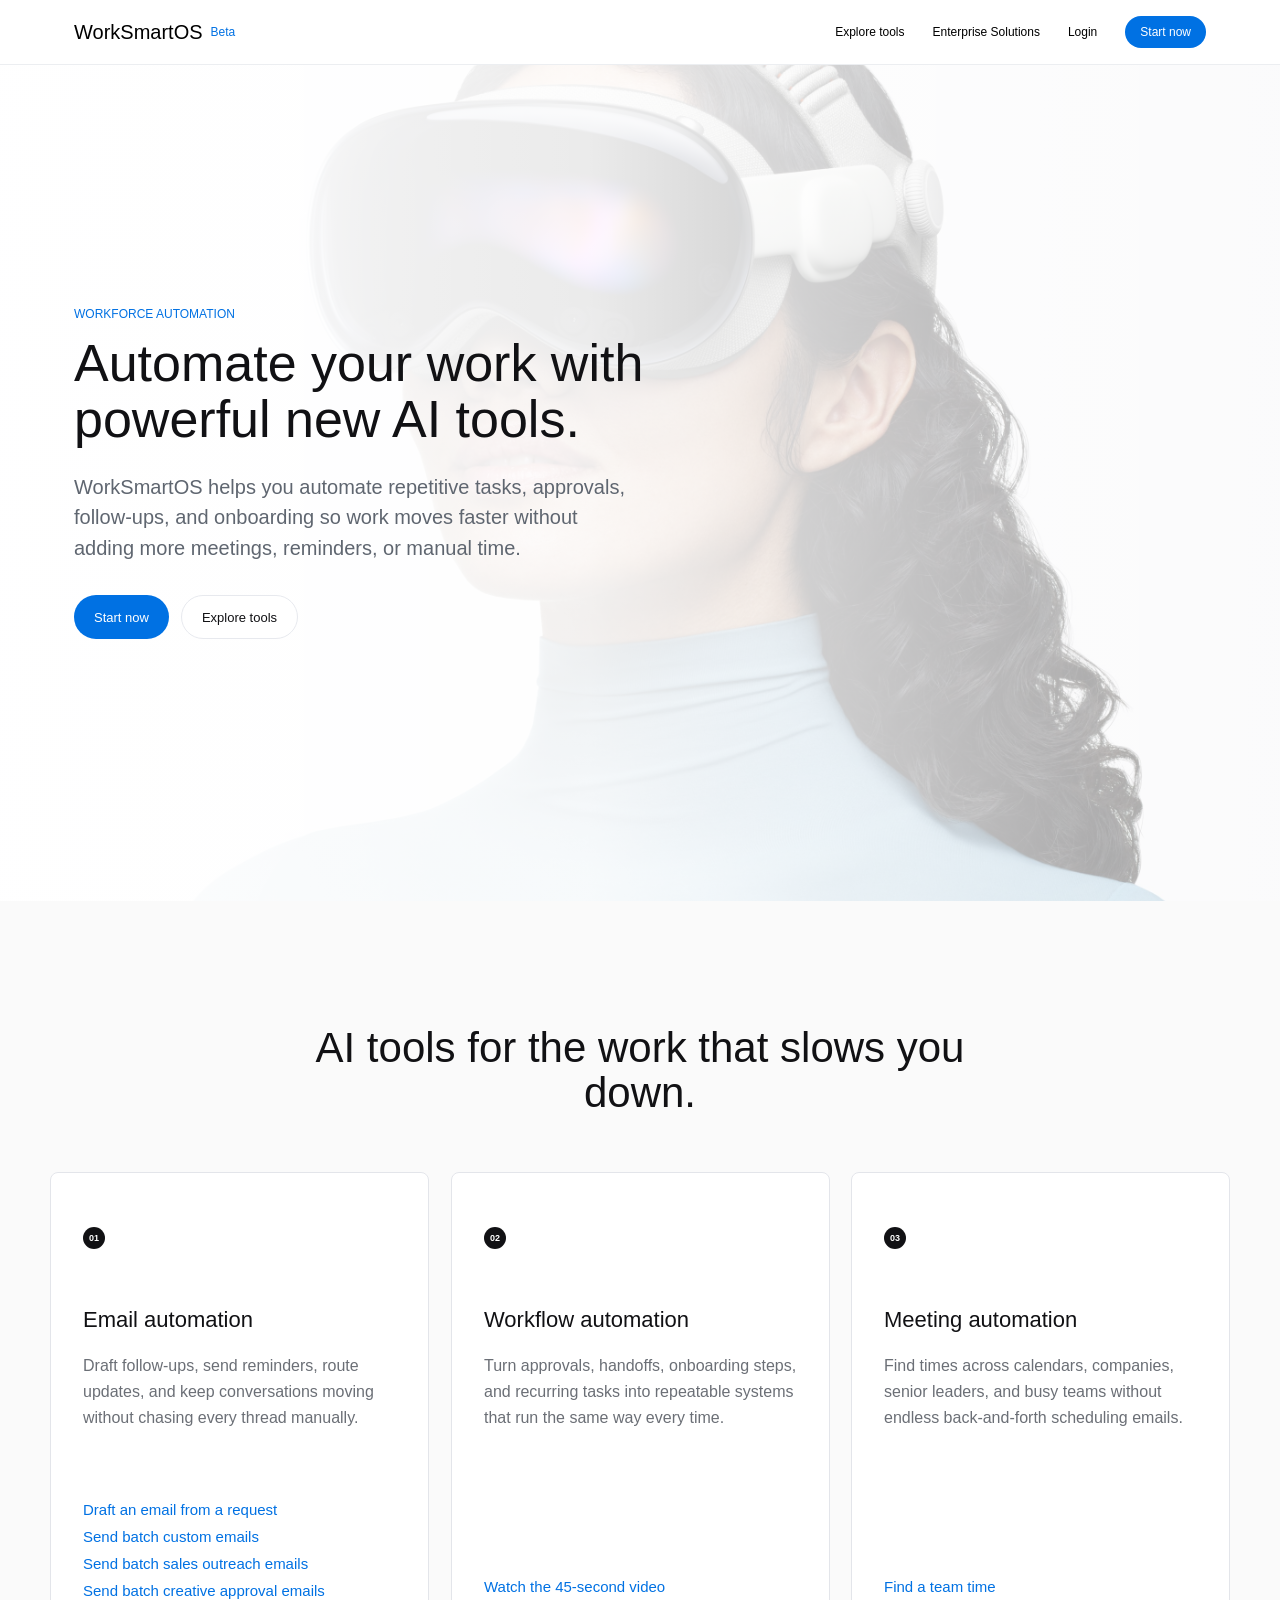
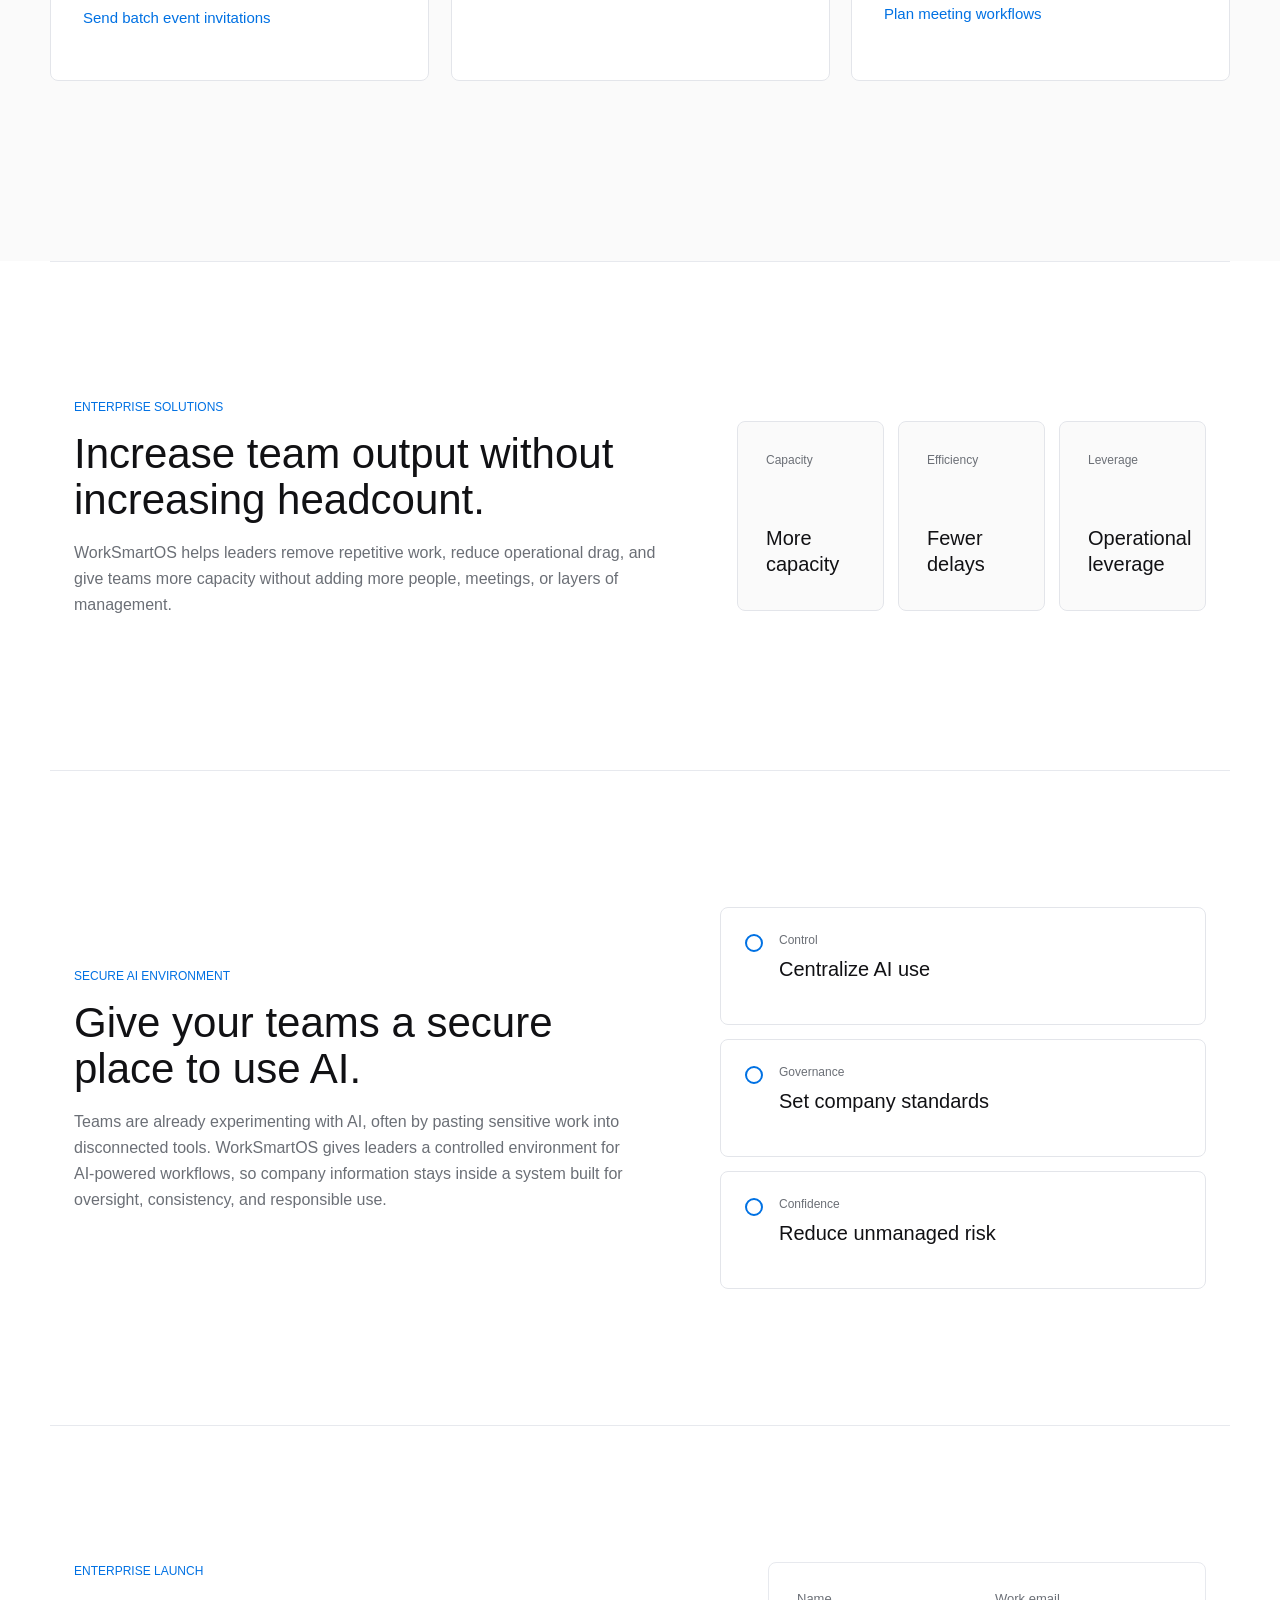
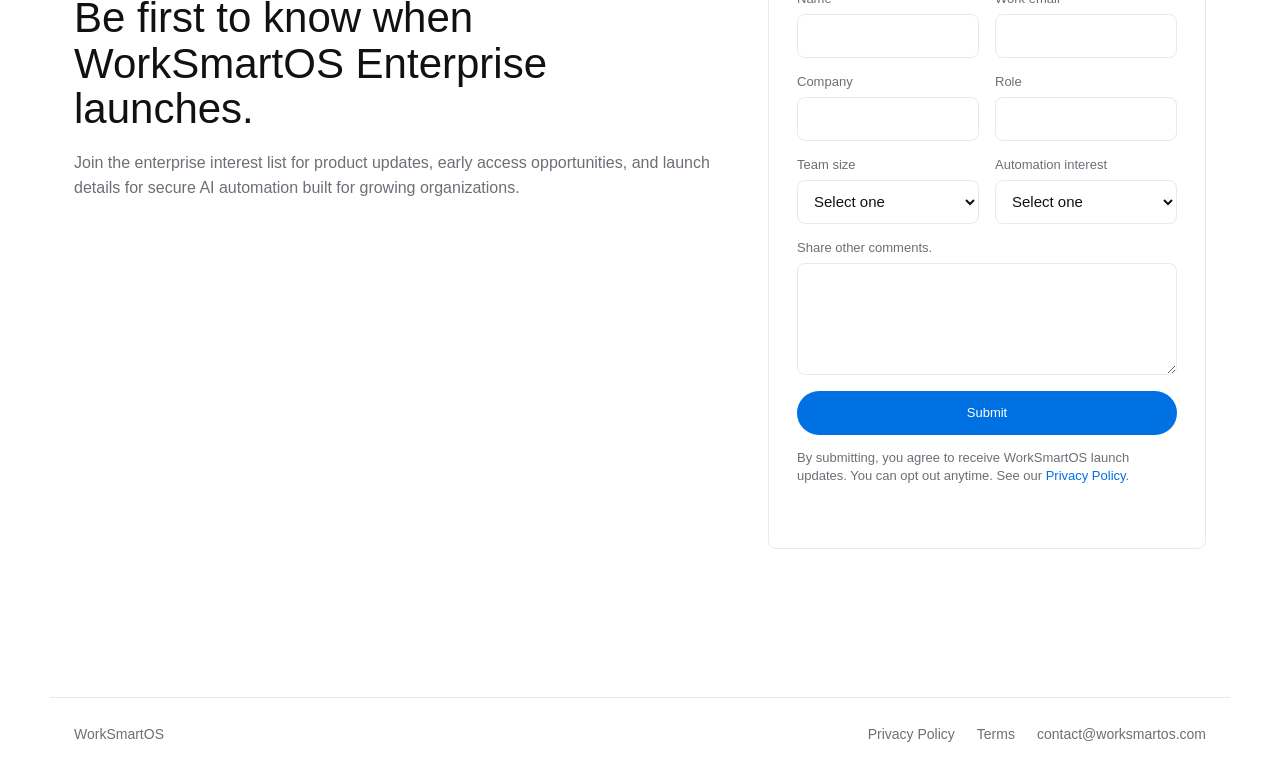
==== commit 31c01796: "Add files via upload" ====
--- a/index.html
+++ b/index.html
@@ -58,6 +58,7 @@
             <h3>Email automation</h3>
             <p>Draft follow-ups, send reminders, route updates, and keep conversations moving without chasing every thread manually.</p>
             <div class="feature-links">
+              <a class="feature-link" href="quick-email-draft.html">Draft an email from a request</a>
               <a class="feature-link" href="custom-email-studio.html">Send batch custom emails</a>
               <a class="feature-link" href="sales-outreach-email-studio.html">Send batch sales outreach emails</a>
               <a class="feature-link" href="email-studio.html">Send batch creative approval emails</a>
--- a/styles.css
+++ b/styles.css
@@ -1232,8 +1232,94 @@
   resize: vertical;
 }
 
+.availability-card small {
+  color: var(--muted);
+  font-size: 12px;
+  line-height: 1.35;
+}
+
 .availability-full,
 .availability-card .studio-actions {
+  grid-column: 1 / -1;
+}
+
+.availability-methods {
+  display: grid;
+  grid-template-columns: repeat(2, minmax(0, 1fr));
+  gap: 14px;
+}
+
+.availability-method-card {
+  position: relative;
+  display: grid;
+  gap: 8px;
+  min-height: 132px;
+  padding: 20px;
+  border: 1px solid #e1e4ea;
+  border-radius: 8px;
+  background: #ffffff;
+  cursor: pointer;
+}
+
+.availability-method-card input {
+  position: absolute;
+  top: 18px;
+  right: 18px;
+  width: 16px;
+  height: 16px;
+  padding: 0;
+  accent-color: var(--accent);
+}
+
+.availability-method-card span {
+  padding-right: 26px;
+  color: var(--ink);
+  font-size: 18px;
+  font-weight: 500;
+  line-height: 1.2;
+}
+
+.availability-method-card p,
+.availability-calendar-panel p {
+  margin: 0;
+  color: var(--muted);
+  font-size: 14px;
+  line-height: 1.45;
+}
+
+.availability-method-card.is-active {
+  border-color: rgba(0, 113, 227, 0.55);
+  background: rgba(0, 113, 227, 0.045);
+}
+
+.availability-calendar-panel {
+  display: grid;
+  grid-template-columns: minmax(0, 1fr) auto;
+  gap: 14px 18px;
+  align-items: center;
+  padding: 18px;
+  border: 1px solid #e1e4ea;
+  border-radius: 8px;
+  background: #ffffff;
+}
+
+.availability-calendar-panel strong {
+  display: block;
+  margin-bottom: 5px;
+  color: var(--ink);
+  font-size: 15px;
+  font-weight: 500;
+}
+
+.availability-provider-actions {
+  display: flex;
+  align-items: center;
+  justify-content: flex-end;
+  flex-wrap: wrap;
+  gap: 10px;
+}
+
+.availability-calendar-status {
   grid-column: 1 / -1;
 }
 
@@ -1388,6 +1474,118 @@
   resize: vertical;
 }
 
+.quick-draft-page {
+  min-height: calc(100vh - 64px);
+  padding-bottom: 96px;
+}
+
+.quick-draft-shell {
+  display: grid;
+  grid-template-columns: minmax(360px, 0.72fr) minmax(0, 1fr);
+  gap: 24px;
+  max-width: 1180px;
+  margin: 0 auto;
+  padding: 0 24px 32px;
+}
+
+.quick-draft-command,
+.quick-draft-review {
+  display: grid;
+  align-content: start;
+  gap: 24px;
+  padding: 28px;
+}
+
+.quick-draft-command form,
+.quick-draft-card {
+  display: grid;
+  gap: 16px;
+}
+
+.quick-draft-command label,
+.quick-draft-card label {
+  display: grid;
+  gap: 10px;
+}
+
+.quick-draft-command label span,
+.quick-draft-card label span {
+  color: var(--muted);
+  font-size: 13px;
+  font-weight: 500;
+}
+
+.quick-draft-command textarea,
+.quick-draft-card input,
+.quick-draft-card textarea {
+  width: 100%;
+  border: 1px solid var(--line);
+  border-radius: 8px;
+  background: #ffffff;
+  color: var(--ink);
+  font: inherit;
+  font-size: 14px;
+  font-weight: 400;
+  line-height: 1.25;
+}
+
+.quick-draft-command textarea {
+  min-height: 148px;
+  padding: 14px;
+  resize: vertical;
+}
+
+.quick-draft-card input {
+  height: 42px;
+  padding: 0 12px;
+}
+
+.quick-draft-card textarea {
+  min-height: 260px;
+  padding: 14px;
+  resize: vertical;
+}
+
+.quick-draft-examples {
+  display: flex;
+  flex-wrap: wrap;
+  gap: 8px;
+}
+
+.quick-draft-examples button {
+  min-height: 32px;
+  padding: 0 11px;
+  border: 1px solid var(--line);
+  border-radius: 999px;
+  background: #FAFAFA;
+  color: var(--muted);
+  font: inherit;
+  font-size: 12px;
+  font-weight: 400;
+  cursor: pointer;
+}
+
+.quick-draft-examples button:hover {
+  border-color: rgba(0, 113, 227, 0.4);
+  color: var(--accent);
+}
+
+.quick-draft-actions,
+.quick-draft-send {
+  display: flex;
+  align-items: center;
+  flex-wrap: wrap;
+  gap: 10px;
+}
+
+.quick-draft-status {
+  min-height: 20px;
+  margin: 0;
+  color: var(--muted);
+  font-size: 13px;
+  line-height: 1.4;
+}
+
 @media (max-width: 1100px) {
   .meeting-studio-shell {
     grid-template-columns: 1fr;
@@ -1410,9 +1608,19 @@
   .meeting-mode-panel,
   .meeting-form-grid,
   .meeting-options,
+  .availability-methods,
   .availability-card,
-  .availability-results {
+  .availability-results,
+  .quick-draft-shell {
     grid-template-columns: 1fr;
+  }
+
+  .availability-calendar-panel {
+    grid-template-columns: 1fr;
+  }
+
+  .availability-provider-actions {
+    justify-content: flex-start;
   }
 
   .meeting-builder,
@@ -2755,6 +2963,83 @@
   gap: 18px;
 }
 
+.send-center {
+  display: grid;
+  gap: 18px;
+  grid-column: 1 / -1;
+  padding: 24px;
+  border: 1px solid #e3e5ea;
+  border-radius: 8px;
+  background: #ffffff;
+}
+
+.send-center-heading {
+  display: grid;
+  gap: 6px;
+}
+
+.send-center-heading span,
+.send-center-grid article span {
+  color: var(--accent);
+  font-size: 12px;
+  font-weight: 500;
+}
+
+.send-center-heading h3 {
+  margin: 0;
+  font-size: 24px;
+  line-height: 1.16;
+  font-weight: 500;
+}
+
+.send-center-heading p,
+.send-center-grid article p,
+.send-center-status {
+  margin: 0;
+  color: var(--muted);
+  font-size: 13px;
+  line-height: 1.45;
+}
+
+.send-center-grid {
+  display: grid;
+  grid-template-columns: repeat(3, minmax(0, 1fr));
+  gap: 14px;
+}
+
+.send-center-grid article {
+  display: grid;
+  align-content: start;
+  gap: 8px;
+  min-height: 148px;
+  padding: 18px;
+  border: 1px solid #e3e5ea;
+  border-radius: 8px;
+  background: #FAFAFA;
+}
+
+.send-center-grid article strong {
+  color: var(--ink);
+  font-size: 17px;
+  line-height: 1.2;
+  font-weight: 500;
+}
+
+.send-provider-actions,
+.direct-send-actions {
+  display: flex;
+  flex-wrap: wrap;
+  gap: 8px;
+}
+
+.send-provider-actions {
+  margin-top: 4px;
+}
+
+.direct-send-actions {
+  padding-top: 2px;
+}
+
 .email-preview-card,
 .empty-state {
   display: grid;
@@ -2768,8 +3053,15 @@
 .email-preview-top {
   display: flex;
   align-items: center;
-  justify-content: flex-start;
+  justify-content: space-between;
   gap: 10px;
+}
+
+.email-preview-top > div {
+  display: flex;
+  align-items: center;
+  gap: 10px;
+  min-width: 0;
 }
 
 .email-preview-top strong {
@@ -2777,6 +3069,73 @@
   font-size: 12px;
   line-height: 1.24;
   font-weight: 500;
+}
+
+.email-status-pill {
+  display: inline-flex;
+  align-items: center;
+  min-height: 26px;
+  padding: 0 9px;
+  border: 1px solid #dfe2e8;
+  border-radius: 999px;
+  background: #FAFAFA;
+  color: var(--muted);
+  font-size: 12px;
+  font-weight: 400;
+  white-space: nowrap;
+}
+
+.email-status-pill[data-status="Ready"] {
+  border-color: rgba(30, 159, 100, 0.28);
+  background: rgba(30, 159, 100, 0.08);
+  color: #187a4f;
+}
+
+.email-status-pill[data-status="Needs review"],
+.email-status-pill[data-status="Connection required"] {
+  border-color: rgba(217, 45, 32, 0.28);
+  background: rgba(217, 45, 32, 0.06);
+  color: #b42318;
+}
+
+.email-status-pill[data-status="Draft opened"] {
+  border-color: rgba(0, 113, 227, 0.24);
+  background: rgba(0, 113, 227, 0.06);
+  color: var(--accent);
+}
+
+.email-quality-check {
+  display: grid;
+  gap: 8px;
+  padding: 12px;
+  border: 1px solid rgba(217, 45, 32, 0.22);
+  border-radius: 8px;
+  background: rgba(217, 45, 32, 0.045);
+}
+
+.email-quality-check.is-ready {
+  border-color: rgba(30, 159, 100, 0.24);
+  background: rgba(30, 159, 100, 0.055);
+}
+
+.email-quality-check strong {
+  color: var(--ink);
+  font-size: 13px;
+  font-weight: 500;
+}
+
+.email-quality-check p,
+.email-quality-check ul {
+  margin: 0;
+  color: var(--muted);
+  font-size: 13px;
+  line-height: 1.4;
+}
+
+.email-quality-check ul {
+  display: grid;
+  gap: 4px;
+  padding-left: 18px;
 }
 
 .empty-state h3 {
@@ -2801,7 +3160,8 @@
 
 @media (max-width: 940px) {
   .studio-shell,
-  .email-preview-grid {
+  .email-preview-grid,
+  .send-center-grid {
     grid-template-columns: 1fr;
   }
 }
@@ -3480,11 +3840,18 @@
 
 body[data-studio-theme="white"] .studio-panel,
 body[data-studio-theme="white"] .template-card,
+body[data-studio-theme="white"] .send-center,
+body[data-studio-theme="white"] .quick-draft-command,
+body[data-studio-theme="white"] .quick-draft-review,
 body[data-studio-theme="white"] .email-preview-card,
 body[data-studio-theme="white"] .empty-state,
 body[data-studio-theme="white"] .recipient-sheet,
 body[data-studio-theme="white"] .recipient-card,
 body[data-studio-theme="white"] .spreadsheet-tools,
+body[data-studio-theme="white"] .availability-table-wrap,
+body[data-studio-theme="white"] .availability-method-card,
+body[data-studio-theme="white"] .availability-calendar-panel,
+body[data-studio-theme="white"] .availability-result-card,
 body[data-studio-theme="white"] .studio-theme-control {
   background: #ffffff;
 }
@@ -3526,10 +3893,17 @@
 
 body[data-studio-theme="dark"] .studio-panel,
 body[data-studio-theme="dark"] .template-card,
+body[data-studio-theme="dark"] .send-center,
+body[data-studio-theme="dark"] .quick-draft-command,
+body[data-studio-theme="dark"] .quick-draft-review,
 body[data-studio-theme="dark"] .email-preview-card,
 body[data-studio-theme="dark"] .empty-state,
 body[data-studio-theme="dark"] .recipient-sheet,
 body[data-studio-theme="dark"] .spreadsheet-tools,
+body[data-studio-theme="dark"] .availability-table-wrap,
+body[data-studio-theme="dark"] .availability-method-card,
+body[data-studio-theme="dark"] .availability-calendar-panel,
+body[data-studio-theme="dark"] .availability-result-card,
 body[data-studio-theme="dark"] .studio-theme-control,
 body[data-studio-theme="dark"] .template-save-panel,
 body[data-studio-theme="dark"] .stepper-track .studio-output {
@@ -3551,6 +3925,14 @@
 body[data-studio-theme="dark"] .studio-controls input,
 body[data-studio-theme="dark"] .studio-controls textarea,
 body[data-studio-theme="dark"] .recipient-table input,
+body[data-studio-theme="dark"] .availability-card input,
+body[data-studio-theme="dark"] .availability-card textarea,
+body[data-studio-theme="dark"] .quick-draft-command textarea,
+body[data-studio-theme="dark"] .quick-draft-card input,
+body[data-studio-theme="dark"] .quick-draft-card textarea,
+body[data-studio-theme="dark"] .availability-table input,
+body[data-studio-theme="dark"] .availability-message-panel textarea,
+body[data-studio-theme="dark"] .availability-row-tools input,
 body[data-studio-theme="dark"] .email-preview-card input,
 body[data-studio-theme="dark"] .email-preview-card textarea,
 body[data-studio-theme="dark"] .rich-editor,
@@ -3572,10 +3954,62 @@
 
 body[data-studio-theme="dark"] .token-row span,
 body[data-studio-theme="dark"] .merge-token,
-body[data-studio-theme="dark"] .email-address-chip {
+body[data-studio-theme="dark"] .email-address-chip,
+body[data-studio-theme="dark"] .email-status-pill,
+body[data-studio-theme="dark"] .send-center-grid article,
+body[data-studio-theme="dark"] .quick-draft-examples button,
+body[data-studio-theme="dark"] .availability-table th,
+body[data-studio-theme="dark"] .availability-check-cell label {
   border-color: #34363d;
   background: #202124;
   color: var(--muted);
+}
+
+body[data-studio-theme="dark"] .send-center-heading h3,
+body[data-studio-theme="dark"] .send-center-grid article strong,
+body[data-studio-theme="dark"] .email-quality-check strong {
+  color: #f5f5f7;
+}
+
+body[data-studio-theme="dark"] .email-quality-check {
+  border-color: rgba(217, 45, 32, 0.35);
+  background: rgba(217, 45, 32, 0.12);
+}
+
+body[data-studio-theme="dark"] .email-quality-check.is-ready {
+  border-color: rgba(30, 159, 100, 0.35);
+  background: rgba(30, 159, 100, 0.12);
+}
+
+body[data-studio-theme="dark"] .email-status-pill[data-status="Ready"] {
+  color: #6fd69d;
+}
+
+body[data-studio-theme="dark"] .email-status-pill[data-status="Needs review"],
+body[data-studio-theme="dark"] .email-status-pill[data-status="Connection required"] {
+  color: #ffb4ab;
+}
+
+body[data-studio-theme="dark"] .availability-table td,
+body[data-studio-theme="dark"] .availability-table th {
+  border-color: #34363d;
+}
+
+body[data-studio-theme="dark"] .availability-result-card.is-best {
+  border-color: rgba(0, 113, 227, 0.7);
+  background: rgba(0, 113, 227, 0.12);
+}
+
+body[data-studio-theme="dark"] .availability-result-card h3,
+body[data-studio-theme="dark"] .availability-result-card strong,
+body[data-studio-theme="dark"] .availability-method-card span,
+body[data-studio-theme="dark"] .availability-calendar-panel strong {
+  color: #f5f5f7;
+}
+
+body[data-studio-theme="dark"] .availability-method-card.is-active {
+  border-color: rgba(0, 113, 227, 0.7);
+  background: rgba(0, 113, 227, 0.12);
 }
 
 body[data-studio-theme="dark"] .recipient-sheet-header {
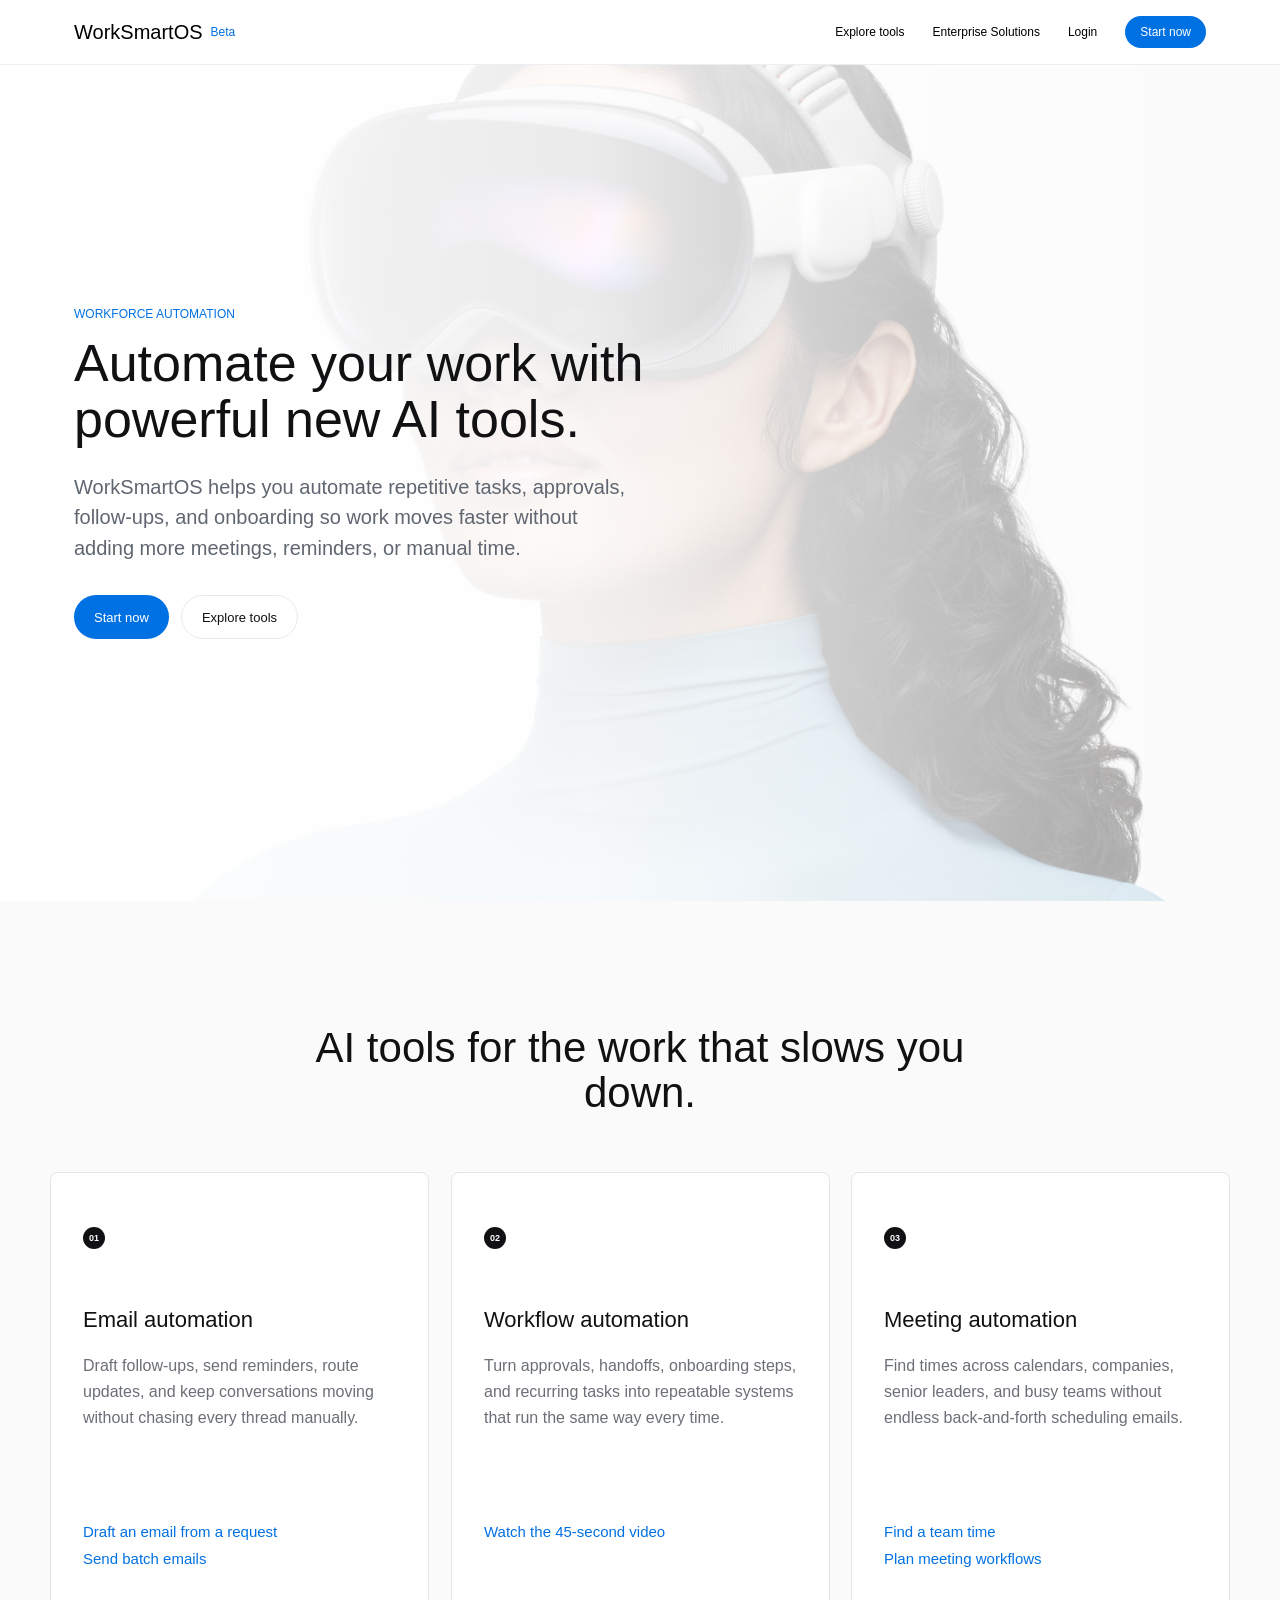
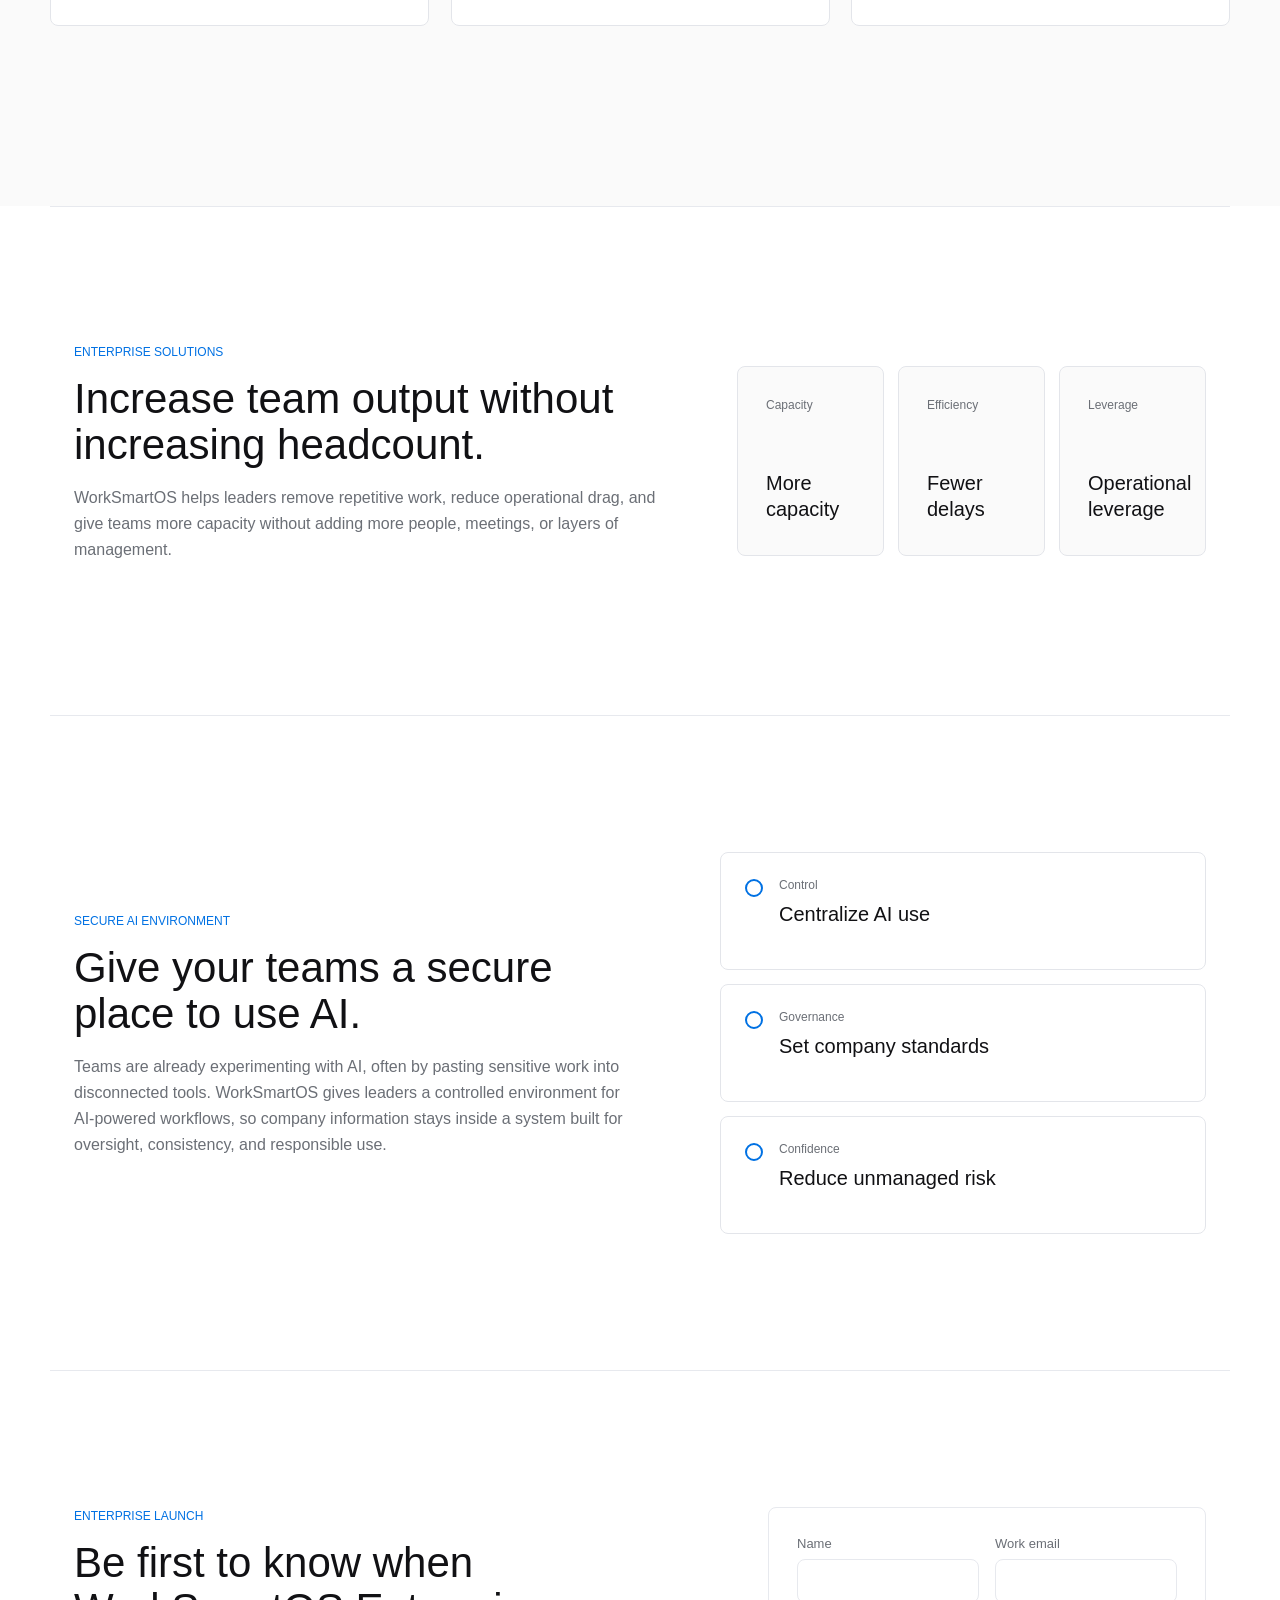
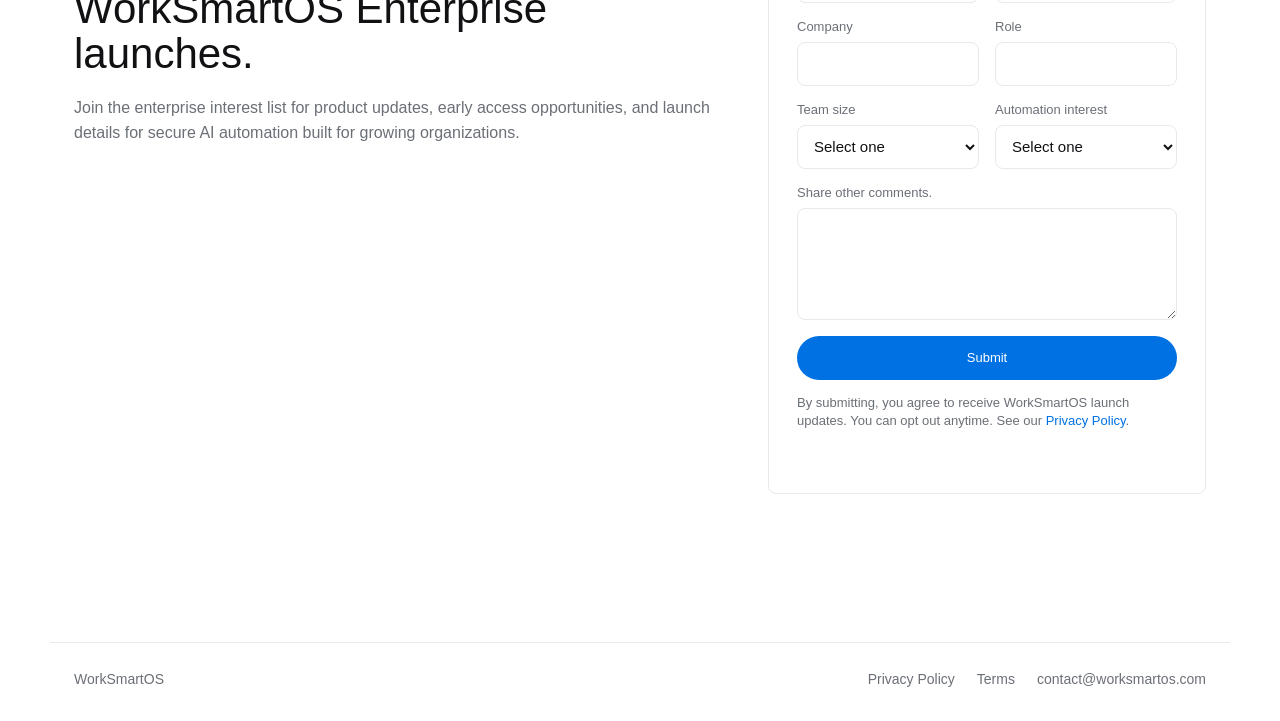
==== commit 724dc1da: "Add files via upload" ====
--- a/index.html
+++ b/index.html
@@ -59,10 +59,7 @@
             <p>Draft follow-ups, send reminders, route updates, and keep conversations moving without chasing every thread manually.</p>
             <div class="feature-links">
               <a class="feature-link" href="quick-email-draft.html">Draft an email from a request</a>
-              <a class="feature-link" href="custom-email-studio.html">Send batch custom emails</a>
-              <a class="feature-link" href="sales-outreach-email-studio.html">Send batch sales outreach emails</a>
-              <a class="feature-link" href="email-studio.html">Send batch creative approval emails</a>
-              <a class="feature-link" href="event-invite-email-studio.html">Send batch event invitations</a>
+              <a class="feature-link" href="custom-email-studio.html">Send batch emails</a>
             </div>
           </article>
           <article class="feature-card">
--- a/styles.css
+++ b/styles.css
@@ -614,7 +614,7 @@
   justify-items: start;
   gap: 10px;
   min-height: 48px;
-  margin-top: auto;
+  margin-top: 22px;
 }
 
 .feature-link:hover {
@@ -3944,6 +3944,7 @@
 body[data-studio-theme="dark"] .email-chip-input,
 body[data-studio-theme="dark"] .add-row-count,
 body[data-studio-theme="dark"] .template-guide input,
+body[data-studio-theme="dark"] .template-prompt textarea,
 body[data-studio-theme="dark"] .template-save-panel input,
 body[data-studio-theme="dark"] .template-save-tools select,
 body[data-studio-theme="dark"] .draft-link {
@@ -3958,6 +3959,7 @@
 body[data-studio-theme="dark"] .email-status-pill,
 body[data-studio-theme="dark"] .send-center-grid article,
 body[data-studio-theme="dark"] .quick-draft-examples button,
+body[data-studio-theme="dark"] .template-start-options button,
 body[data-studio-theme="dark"] .availability-table th,
 body[data-studio-theme="dark"] .availability-check-cell label {
   border-color: #34363d;
@@ -4439,6 +4441,64 @@
   white-space: nowrap;
 }
 
+.template-start-panel {
+  display: grid;
+  gap: 14px;
+}
+
+.template-start-options {
+  display: grid;
+  gap: 8px;
+}
+
+.template-start-options button {
+  min-height: 38px;
+  padding: 0 12px;
+  border: 1px solid var(--line);
+  border-radius: 8px;
+  background: #ffffff;
+  color: var(--ink);
+  font: inherit;
+  font-size: 13px;
+  font-weight: 400;
+  text-align: left;
+  cursor: pointer;
+}
+
+.template-start-options button:hover,
+.template-start-options button:focus-visible {
+  border-color: var(--accent);
+  color: var(--accent);
+}
+
+.template-prompt textarea {
+  min-height: 104px;
+  resize: vertical;
+  padding: 12px;
+  border: 1px solid var(--line);
+  border-radius: 8px;
+  background: #ffffff;
+  color: var(--ink);
+  font: inherit;
+  font-size: 14px;
+  font-weight: 400;
+  line-height: 1.35;
+}
+
+.template-generate-button {
+  justify-self: start;
+  min-height: 38px;
+  padding: 0 18px;
+  font-size: 13px;
+}
+
+.template-start-status {
+  min-height: 18px;
+  color: var(--muted);
+  font-size: 13px;
+  line-height: 1.4;
+}
+
 .stepper-track .studio-step.template-step {
   max-width: none;
   margin-right: 0;
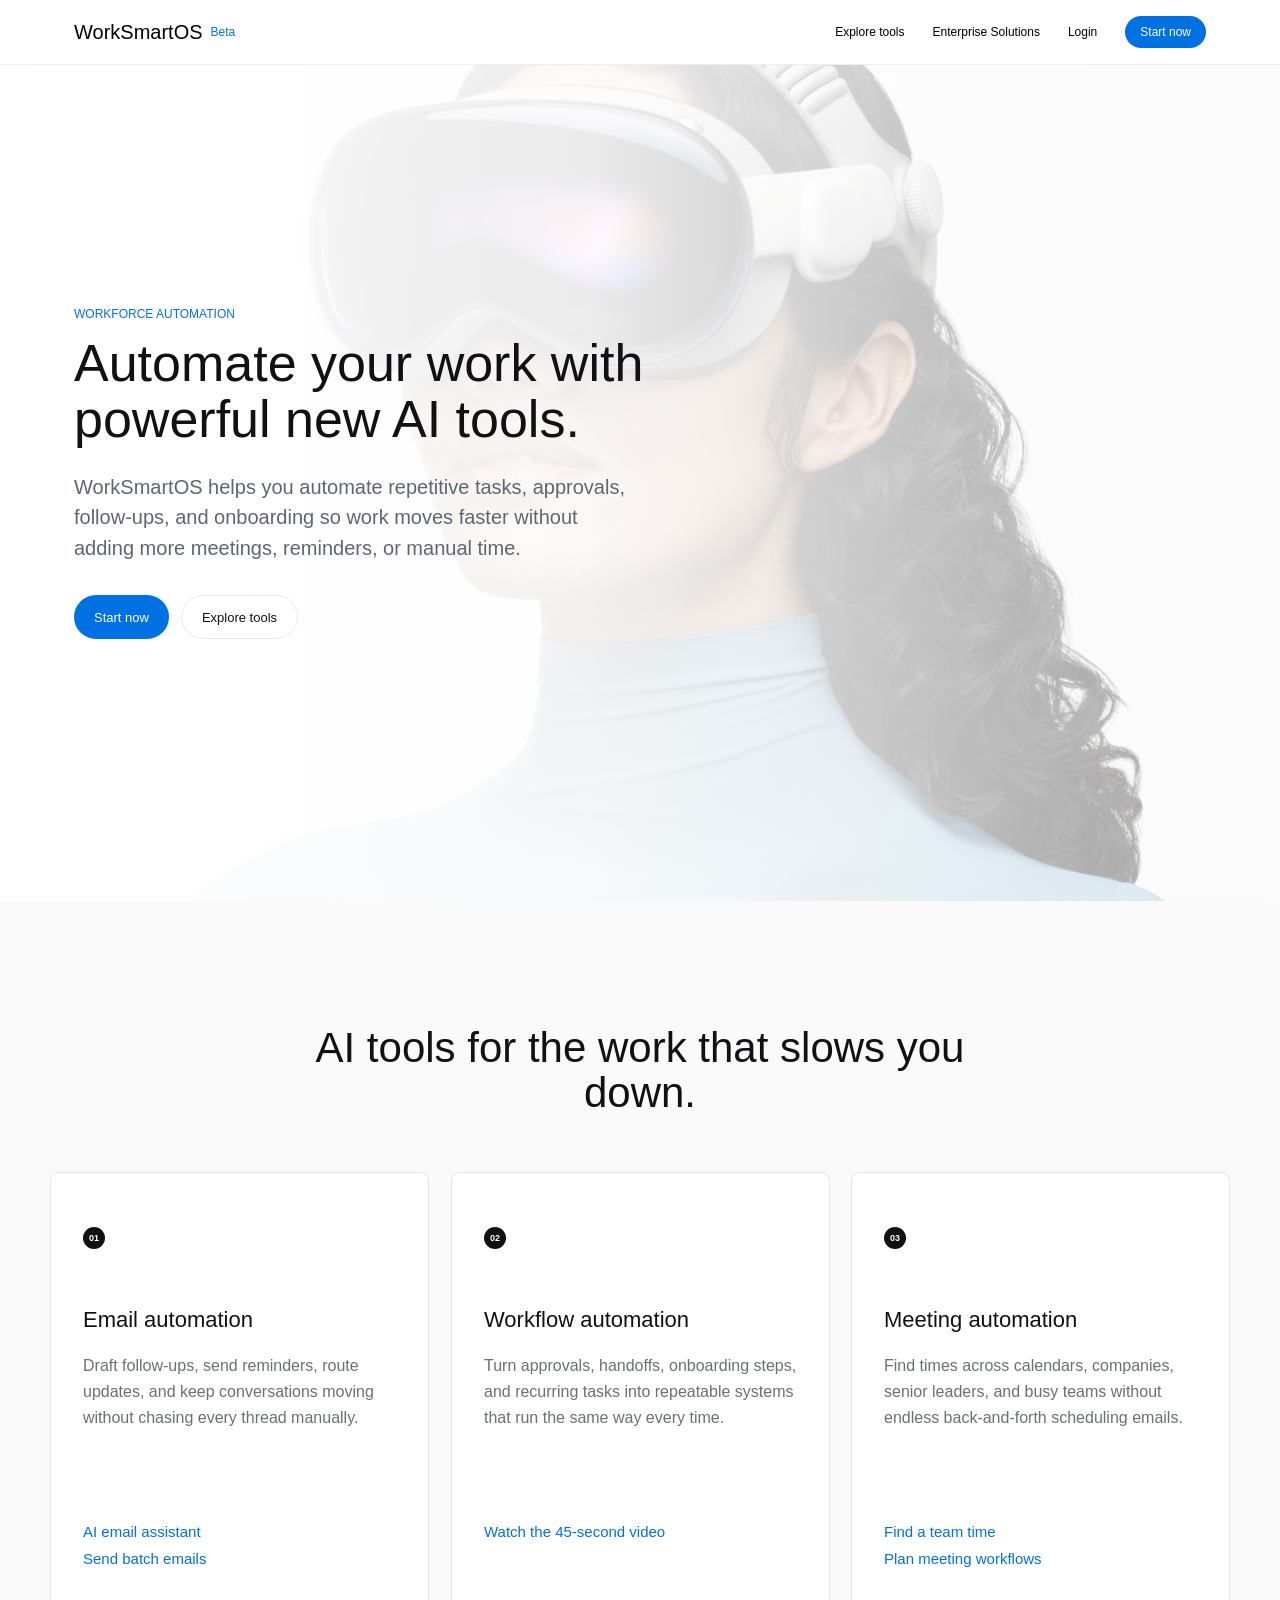
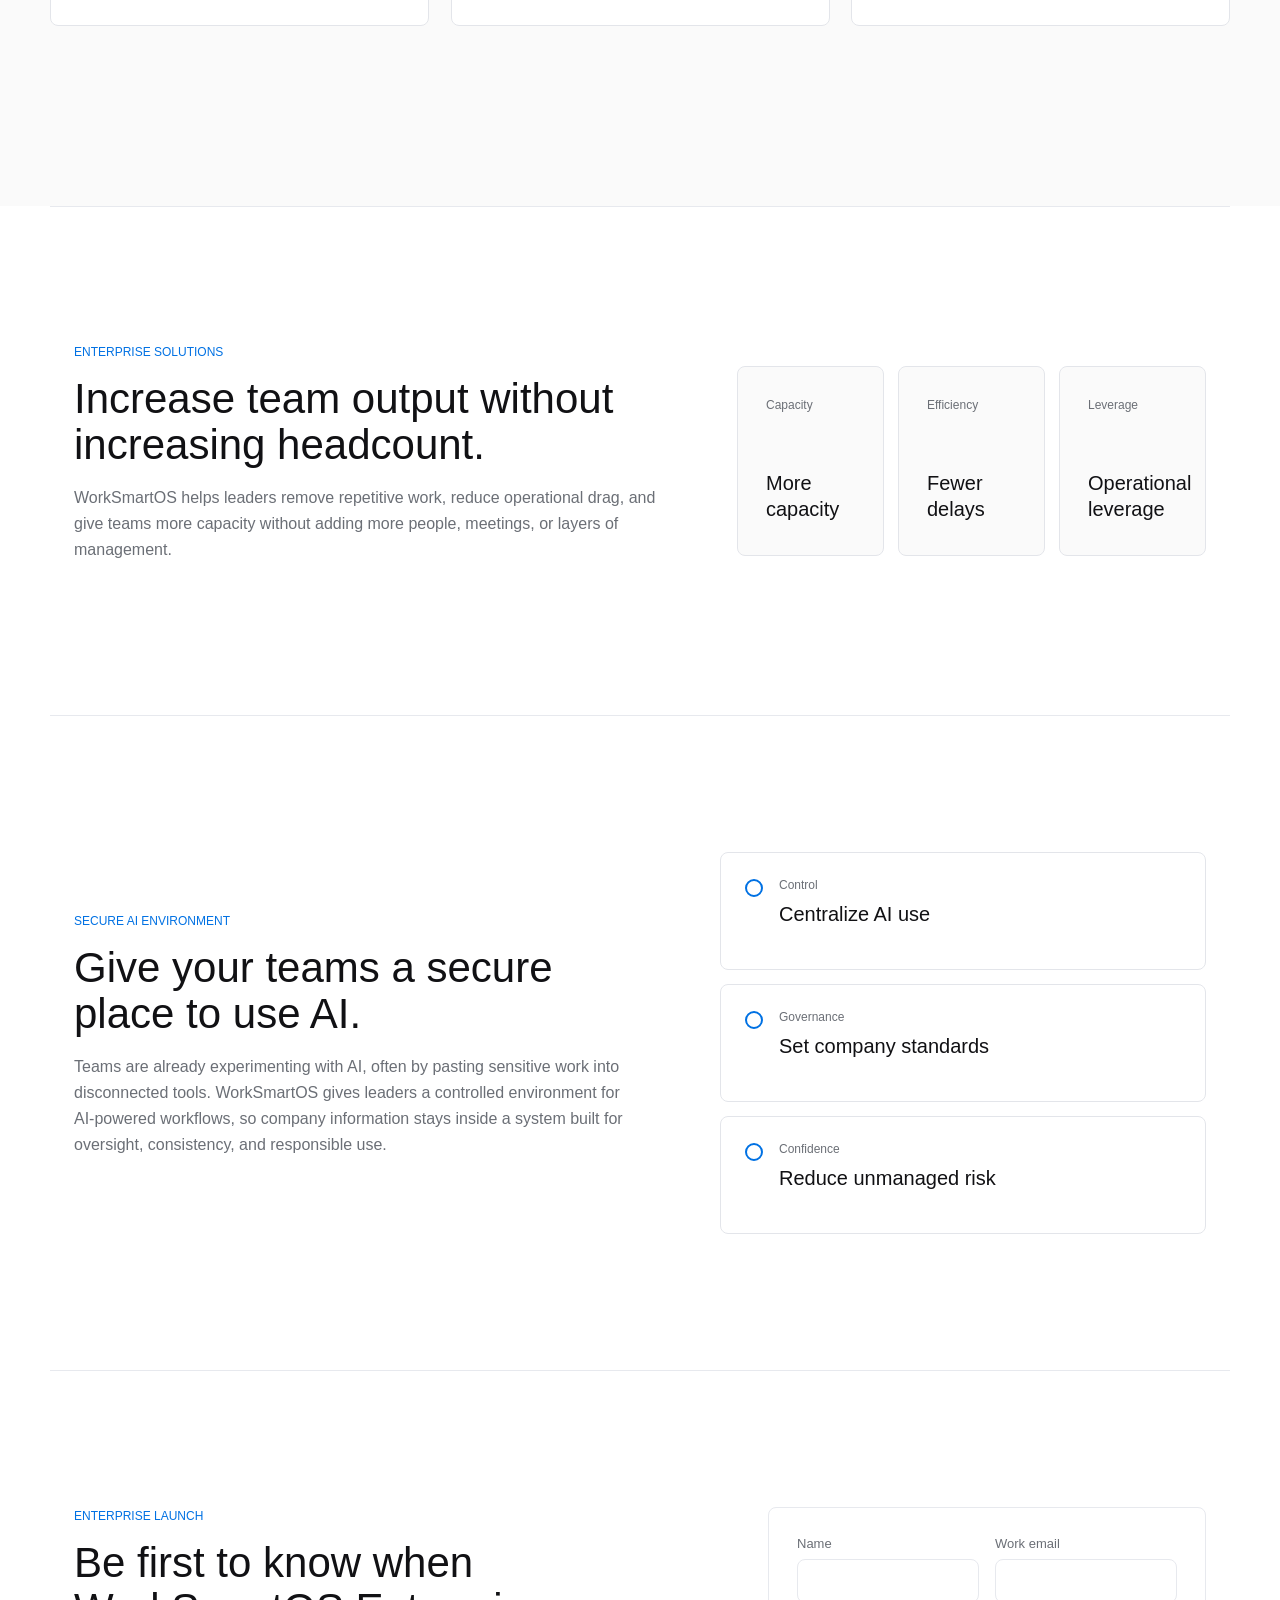
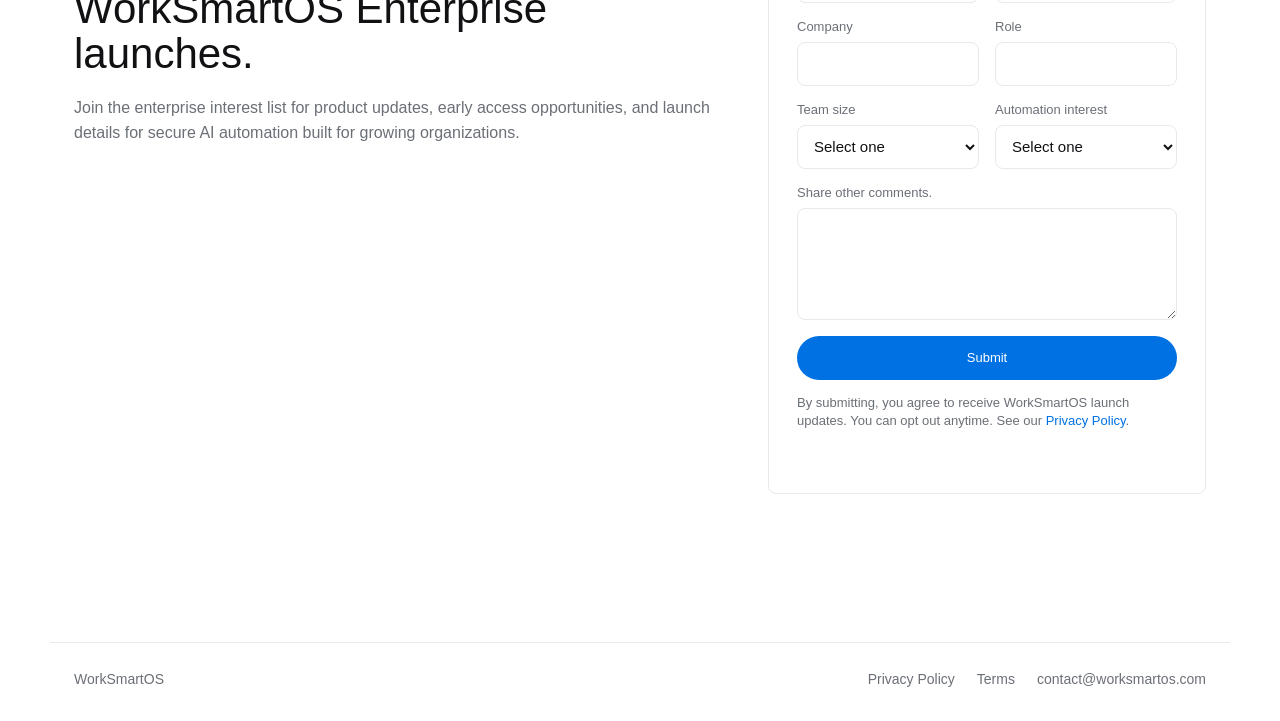
==== commit 056c059a: "Add files via upload" ====
--- a/index.html
+++ b/index.html
@@ -58,7 +58,7 @@
             <h3>Email automation</h3>
             <p>Draft follow-ups, send reminders, route updates, and keep conversations moving without chasing every thread manually.</p>
             <div class="feature-links">
-              <a class="feature-link" href="quick-email-draft.html">Draft an email from a request</a>
+              <a class="feature-link" href="quick-email-draft.html">AI email assistant</a>
               <a class="feature-link" href="custom-email-studio.html">Send batch emails</a>
             </div>
           </article>
--- a/styles.css
+++ b/styles.css
@@ -1481,41 +1481,67 @@
 
 .quick-draft-shell {
   display: grid;
-  grid-template-columns: minmax(360px, 0.72fr) minmax(0, 1fr);
-  gap: 24px;
+  gap: 28px;
   max-width: 1180px;
   margin: 0 auto;
   padding: 0 24px 32px;
 }
 
-.quick-draft-command,
-.quick-draft-review {
+.quick-draft-command {
+  display: grid;
+  grid-template-columns: minmax(180px, 220px) minmax(0, 600px) minmax(180px, 220px);
+  gap: 40px;
+  align-items: start;
+  justify-content: center;
+}
+
+.quick-draft-guide {
   display: grid;
   align-content: start;
   gap: 24px;
-  padding: 28px;
-}
-
-.quick-draft-command form,
+  padding-top: 16px;
+}
+
+.quick-draft-guide .studio-panel-heading h2 {
+  font-size: 24px;
+}
+
+.quick-draft-guide .studio-panel-heading p {
+  max-width: 260px;
+  margin: 14px 0 0;
+  color: var(--muted);
+  font-size: 15px;
+  line-height: 1.25;
+}
+
+.quick-draft-prompt-card,
+.quick-draft-review {
+  display: grid;
+  align-content: start;
+  gap: 24px;
+  padding: 34px;
+}
+
+.quick-draft-prompt-card,
 .quick-draft-card {
   display: grid;
   gap: 16px;
 }
 
-.quick-draft-command label,
+.quick-draft-prompt-card label,
 .quick-draft-card label {
   display: grid;
   gap: 10px;
 }
 
-.quick-draft-command label span,
+.quick-draft-prompt-card label span,
 .quick-draft-card label span {
   color: var(--muted);
   font-size: 13px;
   font-weight: 500;
 }
 
-.quick-draft-command textarea,
+.quick-draft-prompt-card textarea,
 .quick-draft-card input,
 .quick-draft-card textarea {
   width: 100%;
@@ -1529,8 +1555,8 @@
   line-height: 1.25;
 }
 
-.quick-draft-command textarea {
-  min-height: 148px;
+.quick-draft-prompt-card textarea {
+  min-height: 300px;
   padding: 14px;
   resize: vertical;
 }
@@ -1547,8 +1573,7 @@
 }
 
 .quick-draft-examples {
-  display: flex;
-  flex-wrap: wrap;
+  display: grid;
   gap: 8px;
 }
 
@@ -1570,6 +1595,55 @@
   color: var(--accent);
 }
 
+.quick-assistant-capabilities,
+.quick-assistant-summary {
+  display: flex;
+  flex-wrap: wrap;
+  gap: 8px;
+}
+
+.quick-assistant-capabilities span {
+  display: inline-flex;
+  align-items: center;
+  min-height: 30px;
+  padding: 0 10px;
+  border: 1px solid var(--line);
+  border-radius: 999px;
+  background: #FAFAFA;
+  color: var(--muted);
+  font-size: 12px;
+  font-weight: 500;
+}
+
+.quick-assistant-summary {
+  display: grid;
+  grid-template-columns: repeat(3, minmax(0, 1fr));
+  gap: 12px;
+}
+
+.quick-assistant-summary div {
+  display: grid;
+  gap: 6px;
+  min-height: 86px;
+  align-content: center;
+  padding: 16px;
+  border: 1px solid var(--line);
+  border-radius: 8px;
+  background: #ffffff;
+}
+
+.quick-assistant-summary span {
+  color: var(--muted);
+  font-size: 12px;
+  font-weight: 500;
+}
+
+.quick-assistant-summary strong {
+  color: var(--ink);
+  font-size: 15px;
+  font-weight: 500;
+}
+
 .quick-draft-actions,
 .quick-draft-send {
   display: flex;
@@ -1578,6 +1652,34 @@
   gap: 10px;
 }
 
+.quick-draft-actions {
+  display: grid;
+  align-content: start;
+  justify-items: start;
+  padding-top: 36px;
+}
+
+.quick-draft-review {
+  border: 1px solid var(--line);
+  border-radius: 8px;
+  background: #FAFAFA;
+}
+
+.quick-draft-review .studio-output-heading {
+  margin: 0;
+}
+
+.quick-draft-card {
+  padding: 26px;
+  border: 1px solid var(--line);
+  border-radius: 8px;
+  background: #ffffff;
+}
+
+.quick-draft-card label:not(:last-child) {
+  width: 75%;
+}
+
 .quick-draft-status {
   min-height: 20px;
   margin: 0;
@@ -1587,6 +1689,29 @@
 }
 
 @media (max-width: 1100px) {
+  .quick-draft-command {
+    grid-template-columns: minmax(0, 1fr);
+    gap: 20px;
+  }
+
+  .quick-draft-guide,
+  .quick-draft-actions {
+    padding-top: 0;
+  }
+
+  .quick-draft-guide .studio-panel-heading p {
+    max-width: 620px;
+  }
+
+  .quick-draft-examples {
+    display: flex;
+    flex-wrap: wrap;
+  }
+
+  .quick-assistant-summary {
+    grid-template-columns: 1fr;
+  }
+
   .meeting-studio-shell {
     grid-template-columns: 1fr;
   }
@@ -1636,6 +1761,16 @@
   }
 
   .availability-actions .button {
+    width: 100%;
+  }
+
+  .quick-draft-prompt-card,
+  .quick-draft-review,
+  .quick-draft-card {
+    padding: 22px;
+  }
+
+  .quick-draft-card label:not(:last-child) {
     width: 100%;
   }
 }
@@ -2944,6 +3079,18 @@
   padding: 64px 24px 128px;
 }
 
+.quick-draft-shell .quick-draft-review {
+  max-width: none;
+  margin: 0;
+  padding: 34px;
+}
+
+@media (max-width: 720px) {
+  .quick-draft-shell .quick-draft-review {
+    padding: 22px;
+  }
+}
+
 .studio-output-heading {
   margin-bottom: 24px;
 }
@@ -2959,41 +3106,36 @@
 
 .email-preview-grid {
   display: grid;
-  grid-template-columns: repeat(2, minmax(0, 1fr));
+  grid-template-columns: 1fr;
   gap: 18px;
 }
 
-.send-center {
-  display: grid;
-  gap: 18px;
+.send-summary {
+  display: grid;
+  grid-template-columns: minmax(0, 1fr) auto;
+  align-items: center;
+  gap: 14px;
   grid-column: 1 / -1;
-  padding: 24px;
+  min-height: 108px;
+  padding: 22px 28px 0;
   border: 1px solid #e3e5ea;
   border-radius: 8px;
   background: #ffffff;
 }
 
-.send-center-heading {
-  display: grid;
-  gap: 6px;
-}
-
-.send-center-heading span,
-.send-center-grid article span {
-  color: var(--accent);
-  font-size: 12px;
-  font-weight: 500;
-}
-
-.send-center-heading h3 {
+.send-summary > div:first-child {
+  display: grid;
+  align-content: center;
+}
+
+.send-summary strong {
   margin: 0;
-  font-size: 24px;
-  line-height: 1.16;
-  font-weight: 500;
-}
-
-.send-center-heading p,
-.send-center-grid article p,
+  color: var(--ink);
+  font-size: 15px;
+  font-weight: 500;
+}
+
+.send-summary p,
 .send-center-status {
   margin: 0;
   color: var(--muted);
@@ -3001,43 +3143,10 @@
   line-height: 1.45;
 }
 
-.send-center-grid {
-  display: grid;
-  grid-template-columns: repeat(3, minmax(0, 1fr));
-  gap: 14px;
-}
-
-.send-center-grid article {
-  display: grid;
-  align-content: start;
-  gap: 8px;
-  min-height: 148px;
-  padding: 18px;
-  border: 1px solid #e3e5ea;
-  border-radius: 8px;
-  background: #FAFAFA;
-}
-
-.send-center-grid article strong {
-  color: var(--ink);
-  font-size: 17px;
-  line-height: 1.2;
-  font-weight: 500;
-}
-
-.send-provider-actions,
-.direct-send-actions {
+.send-summary-actions {
   display: flex;
-  flex-wrap: wrap;
-  gap: 8px;
-}
-
-.send-provider-actions {
-  margin-top: 4px;
-}
-
-.direct-send-actions {
-  padding-top: 2px;
+  align-items: center;
+  justify-content: flex-end;
 }
 
 .email-preview-card,
@@ -3048,6 +3157,23 @@
   border: 1px solid #e3e5ea;
   border-radius: 8px;
   background: #ffffff;
+}
+
+.email-review-fields {
+  display: grid;
+  grid-template-columns: 1fr;
+  gap: 14px;
+  align-items: start;
+}
+
+.email-review-fields .email-body-preview {
+  min-height: 220px;
+}
+
+.email-review-fields > .email-from-preview,
+.email-review-fields > .email-address-preview,
+.email-review-fields > label {
+  width: 75%;
 }
 
 .email-preview-top {
@@ -3160,8 +3286,11 @@
 
 @media (max-width: 940px) {
   .studio-shell,
-  .email-preview-grid,
-  .send-center-grid {
+  .email-preview-grid {
+    grid-template-columns: 1fr;
+  }
+
+  .email-review-fields {
     grid-template-columns: 1fr;
   }
 }
@@ -3239,10 +3368,17 @@
   grid-template-columns: minmax(0, 1fr) auto;
   gap: 14px;
   align-items: center;
-  padding: 14px 18px;
+  min-height: 108px;
+  padding: 22px 28px 0;
   border: 1px solid #e3e5ea;
   border-radius: 8px;
   background: rgba(255, 255, 255, 0.72);
+}
+
+.spreadsheet-tools > div:first-child {
+  align-self: center;
+  display: grid;
+  align-content: center;
 }
 
 .spreadsheet-tools strong {
@@ -3265,6 +3401,24 @@
   flex-wrap: wrap;
   gap: 10px;
   justify-content: flex-end;
+}
+
+.recipient-history-actions {
+  display: inline-flex;
+  gap: 8px;
+  margin-right: 4px;
+}
+
+.recipient-history-actions .button.secondary {
+  min-width: 72px;
+  height: 38px;
+  padding: 0 16px;
+  font-size: 13px;
+}
+
+.recipient-history-actions .button.secondary:disabled {
+  cursor: default;
+  opacity: 0.45;
 }
 
 .spreadsheet-actions .button.secondary {
@@ -3310,6 +3464,15 @@
   background: #ffffff;
 }
 
+.recipient-sheet-tools {
+  display: flex;
+  justify-content: flex-end;
+  min-width: var(--recipient-sheet-min-width, 1690px);
+  padding: 12px 16px;
+  border-bottom: 1px solid #dfe2e8;
+  background: #FAFAFA;
+}
+
 .recipient-card-list {
   display: grid;
   gap: 0;
@@ -3318,8 +3481,8 @@
 .recipient-sheet-header,
 .recipient-card {
   display: grid;
-  grid-template-columns: var(--recipient-sheet-columns, 92px 132px minmax(260px, 1.45fr) minmax(160px, 1fr) minmax(150px, 0.95fr) minmax(160px, 1fr) minmax(140px, 0.85fr) minmax(170px, 1fr) minmax(220px, 1.2fr));
-  min-width: var(--recipient-sheet-min-width, 1490px);
+  grid-template-columns: var(--recipient-sheet-columns, 92px 92px minmax(240px, 1.35fr) minmax(220px, 1.1fr) minmax(220px, 1.1fr) minmax(160px, 1fr) minmax(150px, 0.95fr) minmax(160px, 1fr) minmax(140px, 0.85fr) minmax(170px, 1fr) minmax(220px, 1.2fr));
+  min-width: var(--recipient-sheet-min-width, 1690px);
 }
 
 .recipient-sheet-header {
@@ -3361,8 +3524,8 @@
 }
 
 .recipient-card-top,
-.recipient-address-stack,
-.address-field-actions,
+.recipient-row-actions,
+.recipient-address-row,
 .recipient-detail-grid > label,
 .recipient-detail-grid > .creative-link-fields > label {
   display: grid;
@@ -3378,19 +3541,17 @@
   grid-row: 1;
 }
 
-.recipient-card-top .table-button {
-  margin-top: 8px;
-  margin-left: 0;
-}
-
-.recipient-address-stack {
-  grid-column: 3;
-  grid-row: 1;
-}
-
-.address-field-actions {
+.recipient-row-actions {
   grid-column: 2;
   grid-row: 1;
+}
+
+.recipient-row-actions .table-button {
+  margin-left: 0;
+}
+
+.recipient-address-stack {
+  display: contents;
 }
 
 .recipient-detail-grid > .creative-link-fields {
@@ -3432,92 +3593,49 @@
 }
 
 .recipient-address-row {
-  display: grid;
-  grid-template-columns: 42px minmax(0, 1fr);
-  gap: 8px;
-}
-
-.recipient-address-row.type-to,
-.recipient-address-row.type-cc,
+  grid-row: 1;
+}
+
+.recipient-address-row.type-to {
+  grid-column: 3;
+}
+
+.recipient-address-row.type-cc {
+  grid-column: 4;
+}
+
 .recipient-address-row.type-bcc {
-  grid-template-columns: minmax(0, 1fr);
-  gap: 6px;
-}
-
-.recipient-address-row.type-to .address-field-static,
-.recipient-address-row.type-cc .address-field-static,
-.recipient-address-row.type-bcc .address-field-static {
+  grid-column: 5;
+}
+
+.recipient-address-row label > span {
   display: none;
 }
 
-.recipient-address-stack .recipient-address-row.type-to label > span {
+.address-field-static {
   display: none;
 }
 
-.address-field-static {
-  display: flex;
-  align-items: center;
-  min-height: 42px;
-  padding-top: 18px;
-  color: var(--ink);
-  font-size: 13px;
-  font-weight: 400;
-}
-
-.recipient-address-row.is-extra .address-field-static {
-  padding-top: 0;
-}
-
-.address-field-actions {
-  display: grid;
-  align-items: center;
-  gap: 6px;
-  border-right: 0;
-}
-
-.address-field-actions .add-placeholder {
-  display: inline-flex;
-  align-items: center;
-  height: 22px;
-  white-space: nowrap;
-  line-height: 1;
-}
-
-.remove-address-link {
-  color: var(--muted);
-}
-
-.remove-address-link:disabled {
-  cursor: default;
-  opacity: 0.45;
-}
-
-.address-field-actions .add-address-link,
-.address-field-actions .remove-address-link {
-  margin-left: 0;
-}
-
-.add-address-link[hidden],
-.remove-address-link[hidden] {
-  display: none;
-}
-
+.email-from-preview,
 .email-address-preview {
   display: grid;
   gap: 10px;
 }
 
+.email-from-preview label,
 .email-address-preview label {
   display: grid;
   gap: 7px;
 }
 
+.email-from-preview span,
 .email-address-preview span {
   color: var(--muted);
   font-size: 12px;
   font-weight: 500;
 }
 
+.email-from-preview input,
 .email-address-preview input {
   width: 100%;
   height: 38px;
@@ -3531,6 +3649,7 @@
   line-height: 1.25;
 }
 
+.email-from-preview input:focus,
 .email-address-preview input:focus {
   border-color: var(--accent);
   outline: none;
@@ -3544,14 +3663,14 @@
   gap: 8px;
 }
 
-.recipient-card-top .table-button {
+.recipient-row-actions .table-button {
   margin-left: 0;
   padding: 0;
   text-align: left;
 }
 
 .recipient-card-top strong {
-  font-size: 16px;
+  font-size: 14px;
   font-weight: 500;
 }
 
@@ -3707,12 +3826,22 @@
   background: #FAFAFA;
 }
 
+.stepper-track .recipient-panel.is-active-step {
+  gap: 28px;
+  padding: 28px 28px 48px;
+}
+
 .recipient-panel .studio-panel-heading h2 {
   font-size: 24px;
 }
 
+.studio-output .studio-panel-heading h2 {
+  font-size: 24px;
+}
+
 .recipient-panel > .studio-actions {
-  margin-top: 24px;
+  margin-top: 30px;
+  padding-bottom: 4px;
 }
 
 .add-email-row {
@@ -3731,6 +3860,10 @@
   margin: 0;
 }
 
+.clear-recipients-link {
+  margin: 0;
+}
+
 .add-row-count {
   width: 58px;
   height: 34px;
@@ -3759,10 +3892,6 @@
 .add-row-count::-webkit-outer-spin-button,
 .add-row-count::-webkit-inner-spin-button {
   margin: 0;
-}
-
-.add-address-link {
-  margin-top: 0;
 }
 
 .template-guide input:focus,
@@ -3840,8 +3969,8 @@
 
 body[data-studio-theme="white"] .studio-panel,
 body[data-studio-theme="white"] .template-card,
-body[data-studio-theme="white"] .send-center,
-body[data-studio-theme="white"] .quick-draft-command,
+body[data-studio-theme="white"] .send-summary,
+body[data-studio-theme="white"] .quick-draft-prompt-card,
 body[data-studio-theme="white"] .quick-draft-review,
 body[data-studio-theme="white"] .email-preview-card,
 body[data-studio-theme="white"] .empty-state,
@@ -3893,8 +4022,8 @@
 
 body[data-studio-theme="dark"] .studio-panel,
 body[data-studio-theme="dark"] .template-card,
-body[data-studio-theme="dark"] .send-center,
-body[data-studio-theme="dark"] .quick-draft-command,
+body[data-studio-theme="dark"] .send-summary,
+body[data-studio-theme="dark"] .quick-draft-prompt-card,
 body[data-studio-theme="dark"] .quick-draft-review,
 body[data-studio-theme="dark"] .email-preview-card,
 body[data-studio-theme="dark"] .empty-state,
@@ -3911,6 +4040,11 @@
   background: #151516;
 }
 
+body[data-studio-theme="dark"] .recipient-sheet-tools {
+  border-bottom-color: #34363d;
+  background: #151516;
+}
+
 body[data-studio-theme="dark"] .studio-panel-heading h2,
 body[data-studio-theme="dark"] .studio-output-heading h2,
 body[data-studio-theme="dark"] .empty-state h3 {
@@ -3927,7 +4061,7 @@
 body[data-studio-theme="dark"] .recipient-table input,
 body[data-studio-theme="dark"] .availability-card input,
 body[data-studio-theme="dark"] .availability-card textarea,
-body[data-studio-theme="dark"] .quick-draft-command textarea,
+body[data-studio-theme="dark"] .quick-draft-prompt-card textarea,
 body[data-studio-theme="dark"] .quick-draft-card input,
 body[data-studio-theme="dark"] .quick-draft-card textarea,
 body[data-studio-theme="dark"] .availability-table input,
@@ -3938,6 +4072,7 @@
 body[data-studio-theme="dark"] .rich-editor,
 body[data-studio-theme="dark"] .token-editor,
 body[data-studio-theme="dark"] .email-body-preview,
+body[data-studio-theme="dark"] .email-from-preview input,
 body[data-studio-theme="dark"] .email-address-preview input,
 body[data-studio-theme="dark"] .recipient-card input,
 body[data-studio-theme="dark"] .recipient-card select,
@@ -3957,8 +4092,9 @@
 body[data-studio-theme="dark"] .merge-token,
 body[data-studio-theme="dark"] .email-address-chip,
 body[data-studio-theme="dark"] .email-status-pill,
-body[data-studio-theme="dark"] .send-center-grid article,
 body[data-studio-theme="dark"] .quick-draft-examples button,
+body[data-studio-theme="dark"] .quick-assistant-capabilities span,
+body[data-studio-theme="dark"] .quick-assistant-summary div,
 body[data-studio-theme="dark"] .template-start-options button,
 body[data-studio-theme="dark"] .availability-table th,
 body[data-studio-theme="dark"] .availability-check-cell label {
@@ -3967,8 +4103,14 @@
   color: var(--muted);
 }
 
-body[data-studio-theme="dark"] .send-center-heading h3,
-body[data-studio-theme="dark"] .send-center-grid article strong,
+body[data-studio-theme="dark"] .template-help summary,
+body[data-studio-theme="dark"] .template-help p {
+  border-color: #34363d;
+  background: #202124;
+  color: var(--muted);
+}
+
+body[data-studio-theme="dark"] .send-summary strong,
 body[data-studio-theme="dark"] .email-quality-check strong {
   color: #f5f5f7;
 }
@@ -4022,8 +4164,8 @@
 body[data-studio-theme="dark"] .recipient-sheet-header span,
 body[data-studio-theme="dark"] .recipient-card,
 body[data-studio-theme="dark"] .recipient-card-top,
-body[data-studio-theme="dark"] .recipient-address-stack,
-body[data-studio-theme="dark"] .address-field-actions,
+body[data-studio-theme="dark"] .recipient-row-actions,
+body[data-studio-theme="dark"] .recipient-address-row,
 body[data-studio-theme="dark"] .recipient-detail-grid > label,
 body[data-studio-theme="dark"] .recipient-detail-grid > .creative-link-fields > label {
   border-color: #34363d;
@@ -4134,8 +4276,8 @@
   }
 
   .recipient-card-top,
-  .recipient-address-stack,
-  .address-field-actions,
+  .recipient-row-actions,
+  .recipient-address-row,
   .recipient-detail-grid > label,
   .recipient-detail-grid > .creative-link-fields > label {
     grid-column: 1;
@@ -4156,7 +4298,8 @@
 
   .recipient-detail-grid > .creative-link-fields > span,
   .recipient-detail-grid > label > span,
-  .recipient-detail-grid > .creative-link-fields label span {
+  .recipient-detail-grid > .creative-link-fields label span,
+  .recipient-address-row label > span {
     display: block;
   }
 
@@ -4186,15 +4329,16 @@
 }
 
 .stepper-track {
-  display: flex;
-  width: 300%;
-  transition: transform 920ms cubic-bezier(0.22, 1, 0.36, 1);
+  display: block;
+  width: 100%;
+  transition: none;
 }
 
 .studio-step {
-  width: calc(100% / 3);
-  flex: 0 0 calc(100% / 3);
-  overflow: hidden;
+  box-sizing: border-box;
+  width: 100%;
+  padding: 0 12px;
+  overflow: visible;
 }
 
 .studio-step.is-entering {
@@ -4230,7 +4374,7 @@
 
 .stepper-track .studio-panel,
 .stepper-track .studio-output {
-  margin: 0 12px;
+  margin: 0;
 }
 
 .stepper-track .studio-output {
@@ -4256,6 +4400,10 @@
 }
 
 @media (max-width: 720px) {
+  .studio-step {
+    padding: 0;
+  }
+
   .stepper-track .studio-panel,
   .stepper-track .studio-output {
     margin: 0;
@@ -4378,10 +4526,6 @@
   min-height: 260px;
 }
 
-.sender-name-field {
-  margin-top: 0;
-}
-
 .template-guide {
   display: grid;
   grid-column: 1;
@@ -4394,11 +4538,80 @@
 }
 
 .template-guide .studio-panel-heading h2 {
+  margin: 0;
   font-size: 24px;
 }
 
 .template-guide .studio-panel-heading p {
   max-width: 320px;
+}
+
+.template-title-row {
+  position: relative;
+  display: flex;
+  align-items: flex-start;
+  gap: 8px;
+  margin-top: 6px;
+}
+
+.template-help {
+  position: relative;
+  flex: 0 0 auto;
+}
+
+.template-help summary {
+  display: inline-flex;
+  align-items: center;
+  justify-content: center;
+  width: 18px;
+  height: 18px;
+  margin-top: 3px;
+  border: 1px solid var(--line);
+  border-radius: 50%;
+  background: #FAFAFA;
+  color: var(--muted);
+  font-size: 12px;
+  font-weight: 500;
+  line-height: 1;
+  cursor: pointer;
+  list-style: none;
+}
+
+.template-help summary::-webkit-details-marker {
+  display: none;
+}
+
+.template-help p {
+  position: absolute;
+  z-index: 5;
+  top: 28px;
+  left: 50%;
+  display: none;
+  width: 260px;
+  max-width: 260px;
+  padding: 12px;
+  border: 1px solid var(--line);
+  border-radius: 8px;
+  background: #ffffff;
+  color: var(--muted);
+  box-shadow: 0 14px 32px rgba(15, 23, 42, 0.12);
+  font-size: 13px;
+  font-weight: 400;
+  line-height: 1.45;
+  transform: translateX(-50%);
+}
+
+.template-help[open] p,
+.template-help:hover p,
+.template-help:focus-within p {
+  display: block;
+}
+
+.template-guide .template-guide-summary {
+  color: var(--muted);
+  font-size: 13px;
+  font-weight: 500;
+  line-height: 1.25;
 }
 
 .template-guide label {
@@ -4488,10 +4701,28 @@
 .template-generate-button {
   justify-self: start;
   min-height: 38px;
+  margin-right: 24px;
+  margin-bottom: 24px;
   padding: 0 18px;
   font-size: 13px;
 }
 
+.template-start-actions {
+  display: flex;
+  flex-wrap: wrap;
+  align-items: center;
+  column-gap: 16px;
+  row-gap: 8px;
+}
+
+.template-start-actions .add-placeholder {
+  margin-top: 8px;
+}
+
+.template-blank-button {
+  min-height: 38px;
+}
+
 .template-start-status {
   min-height: 18px;
   color: var(--muted);
@@ -4500,9 +4731,27 @@
 }
 
 .stepper-track .studio-step.template-step {
+  display: grid;
+  width: 100%;
   max-width: none;
   margin-right: 0;
   margin-left: 0;
+}
+
+.stepper-track .studio-step.template-step.is-active-step {
+  max-width: 1120px;
+  margin-right: auto;
+  margin-left: auto;
+}
+
+.stepper-track .recipient-panel.is-active-step {
+  display: grid;
+  width: 100%;
+}
+
+.stepper-track .studio-output.is-active-step {
+  display: block;
+  width: 100%;
 }
 
 .stepper-track .studio-controls.template-step > label,
@@ -4589,6 +4838,10 @@
   }
 }
 
+.stepper-track .studio-step:not(.is-active-step) {
+  display: none !important;
+}
+
 
 
 .auth-nav-link {
